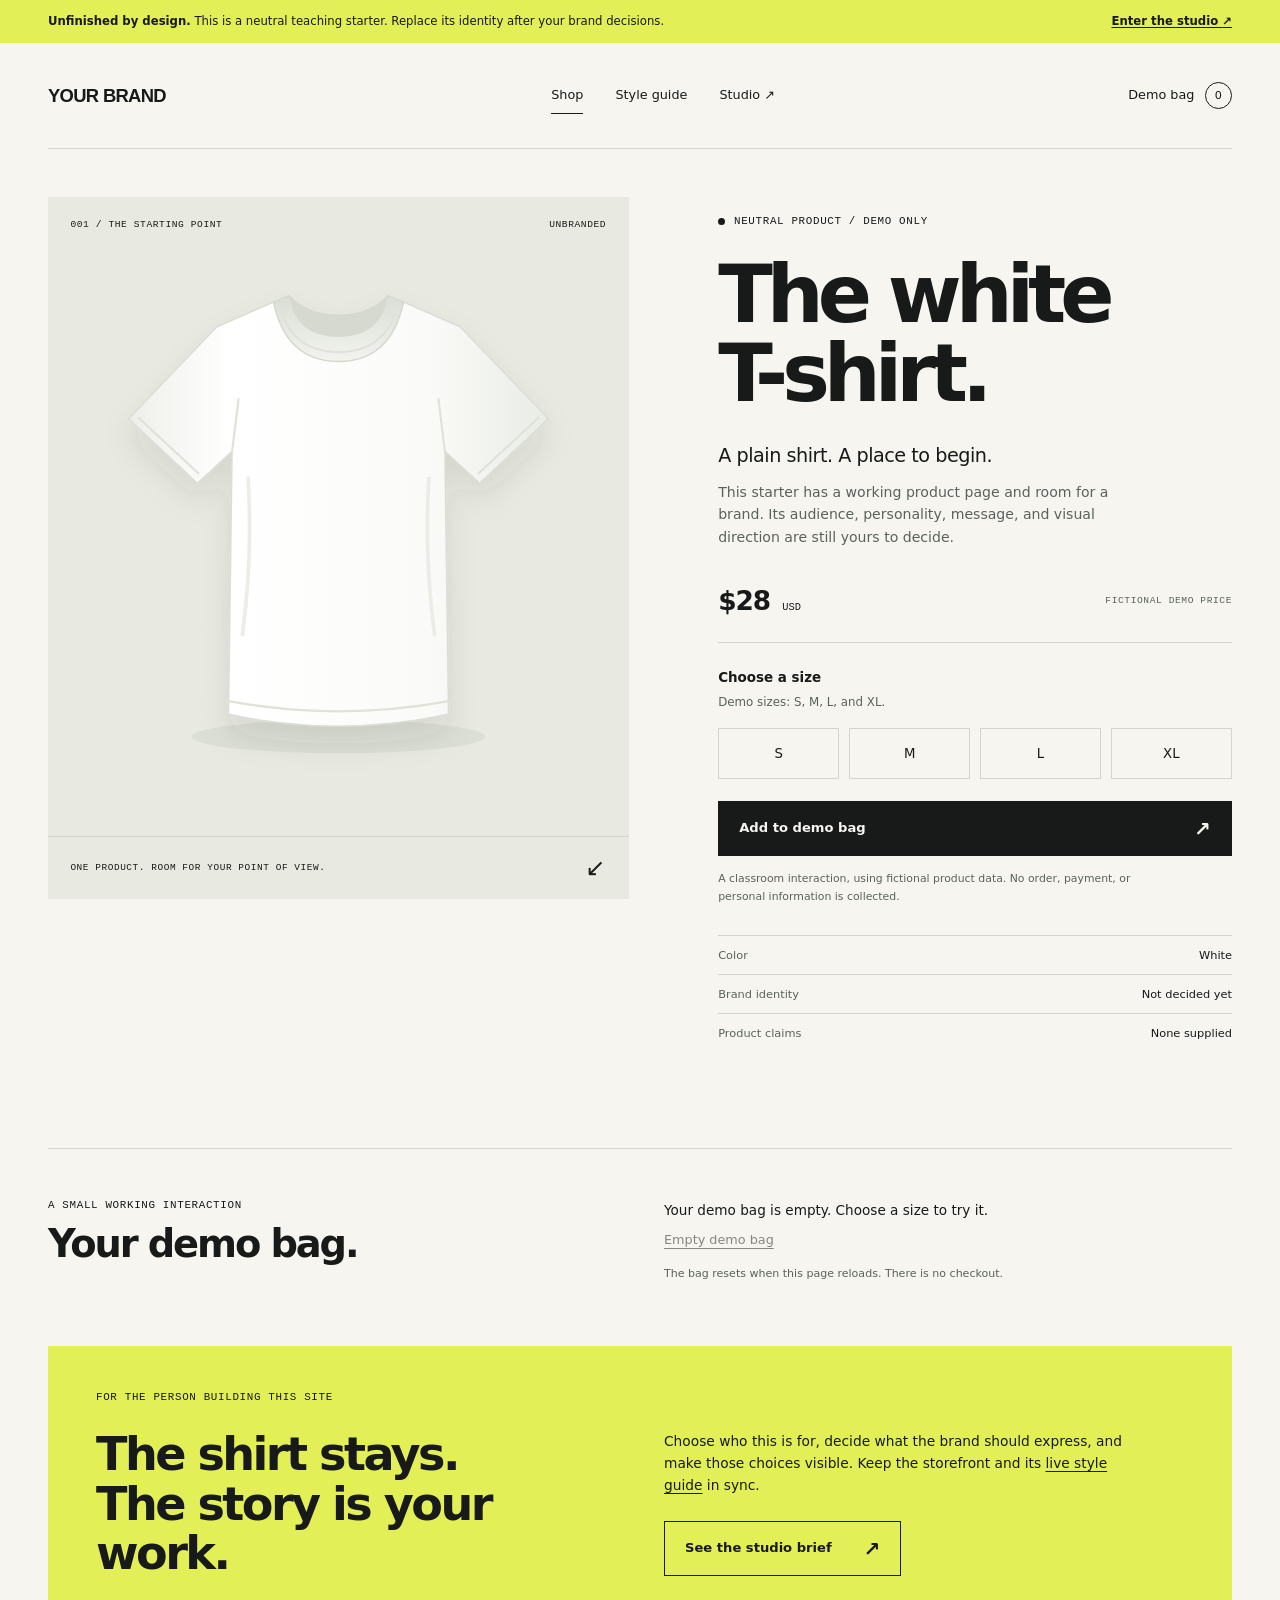
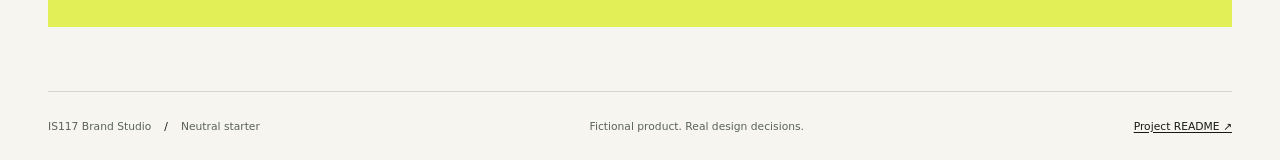
==== public/index.html @ 22b2f833 "Initial commit" ====
<!doctype html>
<html lang="en">
  <head>
    <meta charset="utf-8" />
    <meta name="viewport" content="width=device-width, initial-scale=1" />
    <meta
      name="description"
      content="An unfinished, neutral T-shirt storefront for the IS117 Brand Studio. Build a brand through deliberate, visible design choices."
    />
    <title>Your Brand — neutral storefront starter</title>
    <link rel="icon" href="data:," />
    <link rel="stylesheet" href="styles.css" />
    <script src="shop.js" defer></script>
  </head>
  <body>
    <a class="skip-link" href="#main">Skip to content</a>
    <aside class="starter-notice" aria-label="Starter information">
      <span
        ><strong>Unfinished by design.</strong> This is a neutral teaching
        starter. Replace its identity after your brand decisions.</span
      >
      <a href="studio.html"
        >Enter the studio <span aria-hidden="true">↗</span></a
      >
    </aside>
    <header class="site-header wrap">
      <a
        class="brand-link"
        href="index.html"
        aria-label="Your Brand storefront home"
        ><img
          class="wordmark"
          src="assets/wordmark.svg"
          alt="Neutral starter wordmark"
          width="175"
          height="26"
      /></a>
      <nav class="main-nav" aria-label="Main navigation">
        <a class="nav-link" href="index.html" aria-current="page">Shop</a>
        <a class="nav-link" href="styleguide.html">Style guide</a>
        <a class="nav-link" href="studio.html"
          >Studio <span aria-hidden="true">↗</span></a
        >
      </nav>
      <a class="bag-link" href="#demo-bag" aria-label="View demo bag"
        >Demo bag <span id="bag-count" class="bag-count">0</span></a
      >
    </header>

    <main id="main">
      <section class="product-section wrap" aria-labelledby="product-title">
        <div class="product-visual">
          <div class="visual-label">
            <span>001 / The starting point</span><span>Unbranded</span>
          </div>
          <img
            class="shirt-image"
            src="assets/white-shirt.svg"
            alt="Plain white, unbranded short-sleeved T-shirt"
            width="800"
            height="880"
            fetchpriority="high"
          />
          <div class="image-caption">
            <span>One product. Room for your point of view.</span
            ><span aria-hidden="true">↙</span>
          </div>
        </div>
        <div class="product-information">
          <p class="eyebrow">
            <span class="status-dot" aria-hidden="true"></span> Neutral product
            / demo only
          </p>
          <h1 id="product-title">The white<br />T-shirt.</h1>
          <p class="product-intro">A plain shirt. A place to begin.</p>
          <p class="muted product-description">
            This starter has a working product page and room for a brand. Its
            audience, personality, message, and visual direction are still yours
            to decide.
          </p>
          <div class="price-row">
            <p class="price">$28 <span>USD</span></p>
            <span class="micro-label">Fictional demo price</span>
          </div>
          <form id="product-form" class="product-form" novalidate>
            <fieldset aria-describedby="size-help size-error">
              <legend>Choose a size</legend>
              <p id="size-help" class="field-help">
                Demo sizes: S, M, L, and XL.
              </p>
              <div class="size-options">
                <label class="size-option"
                  ><input type="radio" name="size" value="S" /><span
                    >S</span
                  ></label
                >
                <label class="size-option"
                  ><input type="radio" name="size" value="M" /><span
                    >M</span
                  ></label
                >
                <label class="size-option"
                  ><input type="radio" name="size" value="L" /><span
                    >L</span
                  ></label
                >
                <label class="size-option"
                  ><input type="radio" name="size" value="XL" /><span
                    >XL</span
                  ></label
                >
              </div>
              <p id="size-error" class="field-error" role="alert" hidden>
                Choose a size before adding the shirt to your demo bag.
              </p>
            </fieldset>
            <button class="button button-primary add-button" type="submit">
              Add to demo bag <span aria-hidden="true">↗</span>
            </button>
          </form>
          <p class="demo-disclaimer">
            A classroom interaction, using fictional product data. No order,
            payment, or personal information is collected.
          </p>
          <dl class="product-facts">
            <div>
              <dt>Color</dt>
              <dd>White</dd>
            </div>
            <div>
              <dt>Brand identity</dt>
              <dd>Not decided yet</dd>
            </div>
            <div>
              <dt>Product claims</dt>
              <dd>None supplied</dd>
            </div>
          </dl>
        </div>
      </section>

      <section
        id="demo-bag"
        class="bag-section wrap"
        aria-labelledby="bag-title"
      >
        <div>
          <p class="eyebrow">A small working interaction</p>
          <h2 id="bag-title">Your demo bag.</h2>
        </div>
        <div class="bag-details">
          <p
            id="bag-status"
            class="bag-message"
            role="status"
            aria-live="polite"
            aria-atomic="true"
          >
            Your demo bag is empty. Choose a size to try it.
          </p>
          <ul id="bag-items" class="bag-items"></ul>
          <button id="clear-bag" class="text-button" type="button" disabled>
            Empty demo bag
          </button>
          <p class="field-help">
            The bag resets when this page reloads. There is no checkout.
          </p>
        </div>
      </section>

      <section class="starter-next wrap" aria-labelledby="next-title">
        <p class="eyebrow">For the person building this site</p>
        <h2 id="next-title">The shirt stays.<br />The story is your work.</h2>
        <div>
          <p>
            Choose who this is for, decide what the brand should express, and
            make those choices visible. Keep the storefront and its
            <a href="styleguide.html">live style guide</a> in sync.
          </p>
          <a class="button button-secondary" href="studio.html"
            >See the studio brief <span aria-hidden="true">↗</span></a
          >
        </div>
      </section>
    </main>

    <footer class="site-footer wrap">
      <p>
        IS117 Brand Studio <span class="footer-separator"> / </span> Neutral
        starter
      </p>
      <p class="footer-tagline">Fictional product. Real design decisions.</p>
      <a href="https://github.com/kaw393939/is117-brand-studio#readme"
        >Project README <span aria-hidden="true">↗</span></a
      >
    </footer>
  </body>
</html>
---- public/styles.css ----
/* Shared brand tokens. Change these after you agree on your brand direction.
   Both the storefront and the live style guide use this file. */
:root {
  --color-paper: #f6f5f0;
  --color-ink: #171a18;
  --color-muted: #5a615b;
  --color-line: #d1d5cc;
  --color-accent: #e3ef56;
  --color-soft: #e8eae1;
  --color-white: #fff;
  --color-danger: #992e28;
  --font-body:
    system-ui, -apple-system, blinkmacsystemfont, "Segoe UI", sans-serif;
  --font-display:
    system-ui, -apple-system, blinkmacsystemfont, "Segoe UI", sans-serif;
  --font-mono: ui-monospace, sfmono-regular, consolas, monospace;
  --space-1: 0.5rem;
  --space-2: 1rem;
  --space-3: 1.5rem;
  --space-4: 2rem;
  --space-5: 3rem;
  --space-6: 4rem;
  --page-width: 1440px;
}

* {
  box-sizing: border-box;
}

html {
  scroll-behavior: smooth;
  scroll-padding-top: 1.5rem;
}

body {
  margin: 0;
  background: var(--color-paper);
  color: var(--color-ink);
  font-family: var(--font-body);
  line-height: 1.6;
  -webkit-font-smoothing: antialiased;
}

img,
svg {
  display: block;
  max-width: 100%;
}

button,
a,
input {
  -webkit-tap-highlight-color: transparent;
}

a {
  color: inherit;
  text-underline-offset: 0.2em;
  text-decoration-thickness: 1px;
}

a:hover {
  text-decoration-thickness: 2px;
}

button,
input {
  font: inherit;
}

button {
  cursor: pointer;
}

button:disabled {
  cursor: default;
}

:focus-visible {
  outline: 3px solid var(--color-ink);
  outline-offset: 5px;
}

[hidden] {
  display: none !important;
}

::selection {
  background: var(--color-accent);
  color: var(--color-ink);
}

h1,
h2,
h3,
p {
  margin: 0;
}

h1,
h2,
h3 {
  font-family: var(--font-display);
  font-weight: 550;
}

h1 {
  font-size: clamp(3.4rem, 6.25vw, 6.6rem);
  line-height: 0.99;
  letter-spacing: -0.075em;
}

h2 {
  font-size: clamp(2rem, 3.6vw, 3.75rem);
  line-height: 1.08;
  letter-spacing: -0.055em;
}

h3 {
  font-size: 1.3rem;
  line-height: 1.3;
  letter-spacing: -0.03em;
}

p + p {
  margin-top: var(--space-2);
}

.wrap {
  width: min(calc(100% - 6rem), var(--page-width));
  margin-inline: auto;
}

.muted {
  color: var(--color-muted);
}

.eyebrow,
.micro-label,
.visual-label,
.image-caption,
.section-number,
.type-label,
.token-name {
  font-family: var(--font-mono);
  font-size: 0.68rem;
  font-weight: 500;
  line-height: 1.5;
  letter-spacing: 0.06em;
  text-transform: uppercase;
}

.eyebrow {
  display: flex;
  align-items: center;
  gap: 0.55rem;
}

.status-dot {
  width: 7px;
  height: 7px;
  display: inline-block;
  background: var(--color-ink);
  border-radius: 50%;
}

.skip-link {
  position: fixed;
  top: 8px;
  left: 8px;
  z-index: 10;
  transform: translateY(-180%);
  padding: 0.75rem 1rem;
  background: var(--color-ink);
  color: var(--color-white);
}

.skip-link:focus {
  transform: translateY(0);
}

.starter-notice {
  display: flex;
  justify-content: space-between;
  align-items: center;
  gap: 1.5rem;
  padding: 0.8rem 3rem;
  background: var(--color-accent);
  font-size: 0.73rem;
  line-height: 1.5;
}

.starter-notice a {
  flex-shrink: 0;
  font-weight: 650;
}

.site-header {
  min-height: 106px;
  display: flex;
  align-items: center;
  gap: 3rem;
  border-bottom: 1px solid var(--color-line);
}

.brand-link {
  display: inline-block;
  flex-shrink: 0;
}

.wordmark {
  width: 150px;
  height: auto;
}

.main-nav {
  display: flex;
  justify-content: center;
  align-items: center;
  gap: 2rem;
  margin-inline: auto;
}

.nav-link,
.bag-link {
  text-decoration: none;
  font-size: 0.8rem;
}

.nav-link {
  padding-block: 0.5rem;
  border-bottom: 1px solid transparent;
}

.nav-link:hover,
.nav-link[aria-current="page"] {
  border-color: currentcolor;
}

.bag-link {
  display: flex;
  align-items: center;
  gap: 0.65rem;
  white-space: nowrap;
}

.bag-count {
  display: grid;
  place-items: center;
  min-width: 1.7rem;
  height: 1.7rem;
  border: 1px solid var(--color-ink);
  border-radius: 50%;
  font-size: 0.7rem;
}

.product-section {
  display: grid;
  grid-template-columns: 1.13fr 1fr;
  gap: clamp(3rem, 7vw, 8rem);
  padding-block: var(--space-5) 5rem;
  align-items: start;
}

.product-visual {
  position: relative;
  background: var(--color-soft);
}

.visual-label {
  position: absolute;
  z-index: 1;
  inset: 1.3rem 1.4rem auto;
  display: flex;
  justify-content: space-between;
  gap: 1rem;
  font-size: 0.6rem;
}

.shirt-image {
  width: 100%;
  height: auto;
  aspect-ratio: 800 / 880;
  object-fit: contain;
}

.image-caption {
  display: flex;
  align-items: center;
  justify-content: space-between;
  gap: 1rem;
  padding: 1.2rem 1.4rem;
  border-top: 1px solid var(--color-line);
  font-size: 0.59rem;
}

.image-caption > :last-child {
  font-family: var(--font-body);
  font-size: 1.5rem;
  line-height: 1;
}

.product-information {
  max-width: 530px;
  padding-block: 1rem;
}

.product-information h1 {
  margin-top: 1.6rem;
}

.product-intro {
  font-size: 1.2rem;
  line-height: 1.5;
  margin-top: 1.8rem;
  letter-spacing: -0.025em;
}

.product-description {
  margin-top: 0.6rem;
  font-size: 0.88rem;
  max-width: 430px;
}

.price-row {
  display: flex;
  align-items: center;
  justify-content: space-between;
  gap: 1rem;
  margin-block: 2rem 1.5rem;
  padding-bottom: 1.2rem;
  border-bottom: 1px solid var(--color-line);
}

.price {
  font-size: 1.65rem;
  letter-spacing: -0.04em;
  font-weight: 600;
}

.price span {
  font-family: var(--font-mono);
  font-size: 0.65rem;
  font-weight: 400;
  letter-spacing: 0;
  margin-left: 0.25rem;
}

.price-row .micro-label {
  color: var(--color-muted);
  font-size: 0.6rem;
}

fieldset {
  padding: 0;
  margin: 0;
  border: 0;
  min-width: 0;
}

legend {
  padding: 0;
  font-size: 0.84rem;
  font-weight: 650;
}

.field-help {
  margin-top: 0.3rem;
  color: var(--color-muted);
  font-size: 0.74rem;
}

.size-options {
  display: grid;
  grid-template-columns: repeat(4, 1fr);
  gap: 0.6rem;
  margin-top: 1rem;
}

.size-option {
  position: relative;
  cursor: pointer;
}

.size-option input {
  position: absolute;
  opacity: 0;
  width: 100%;
  height: 100%;
  margin: 0;
  cursor: pointer;
}

.size-option span {
  display: grid;
  place-items: center;
  min-height: 3.2rem;
  border: 1px solid var(--color-line);
  background: var(--color-paper);
  font-size: 0.83rem;
  transition:
    background 150ms ease,
    border-color 150ms ease;
}

.size-option input:checked + span {
  background: var(--color-ink);
  border-color: var(--color-ink);
  color: var(--color-paper);
}

.size-option input:hover + span {
  border-color: var(--color-ink);
}

.size-option input:focus-visible + span {
  outline: 3px solid var(--color-ink);
  outline-offset: 4px;
}

.size-option input:focus-visible {
  outline: none;
}

.field-error {
  color: var(--color-danger);
  font-size: 0.8rem;
  margin-top: 0.9rem;
  font-weight: 550;
}

.button {
  display: inline-flex;
  align-items: center;
  justify-content: space-between;
  gap: 2rem;
  min-height: 3.4rem;
  border: 1px solid var(--color-ink);
  padding: 0.9rem 1.25rem;
  font-size: 0.82rem;
  font-weight: 550;
  line-height: 1.4;
  text-decoration: none;
  transition:
    background 150ms ease,
    color 150ms ease;
}

.button > span[aria-hidden] {
  font-size: 1.25rem;
  line-height: 1;
}

.button-primary {
  background: var(--color-ink);
  color: var(--color-paper);
}

.button-primary:hover {
  background: var(--color-accent);
  color: var(--color-ink);
}

.button-secondary {
  background: transparent;
  color: var(--color-ink);
}

.button-secondary:hover {
  background: var(--color-soft);
}

.add-button {
  width: 100%;
  margin-top: 1.4rem;
}

.demo-disclaimer {
  font-size: 0.68rem;
  line-height: 1.65;
  color: var(--color-muted);
  margin-top: 0.9rem;
  max-width: 420px;
}

.product-facts {
  margin-bottom: 0;
  margin-top: 1.8rem;
}

.product-facts div {
  display: flex;
  justify-content: space-between;
  gap: 1rem;
  padding-block: 0.62rem;
  border-top: 1px solid var(--color-line);
  font-size: 0.71rem;
}

.product-facts dt {
  color: var(--color-muted);
}

.product-facts dd {
  margin: 0;
  font-weight: 500;
  text-align: right;
}

.bag-section {
  display: grid;
  grid-template-columns: 1fr 1fr;
  gap: 3rem;
  border-top: 1px solid var(--color-line);
  padding-block: 3rem;
}

.bag-section h2 {
  margin-top: 0.6rem;
  font-size: clamp(2rem, 3vw, 3rem);
}

.bag-details {
  padding-top: 0.2rem;
  font-size: 0.85rem;
}

.bag-message {
  max-width: 500px;
}

.bag-items {
  list-style: none;
  margin: 1rem 0;
  padding: 0;
}

.bag-items:empty {
  margin: 0;
}

.bag-items li {
  padding-block: 0.55rem;
  border-bottom: 1px solid var(--color-line);
  font-size: 0.78rem;
}

.text-button {
  padding: 0.5rem 0;
  border: 0;
  background: transparent;
  color: var(--color-ink);
  font-size: 0.8rem;
  text-decoration: underline;
  text-underline-offset: 0.25rem;
}

.text-button:disabled {
  opacity: 0.5;
}

.bag-details .field-help {
  margin-top: 0.4rem;
  font-size: 0.69rem;
}

.starter-next {
  display: grid;
  grid-template-columns: 1fr 1fr;
  gap: 1.5rem 3rem;
  background: var(--color-accent);
  padding: 2.7rem 3rem 3rem;
  margin-block: 1rem 4rem;
}

.starter-next > .eyebrow {
  grid-column: 1 / -1;
}

.starter-next > div {
  max-width: 470px;
  font-size: 0.86rem;
}

.starter-next .button {
  margin-top: 1.6rem;
}

.site-footer {
  display: flex;
  align-items: center;
  justify-content: space-between;
  gap: 2rem;
  border-top: 1px solid var(--color-line);
  padding-block: 1.6rem;
  font-size: 0.67rem;
  color: var(--color-muted);
}

.footer-tagline {
  margin: 0;
}

.footer-separator {
  margin-inline: 0.6rem;
  color: var(--color-ink);
}

.site-footer a {
  color: var(--color-ink);
}

/* Shared editorial pages */
.page-hero {
  padding-block: 4.5rem 3.8rem;
  display: grid;
  grid-template-columns: 1.25fr 0.75fr;
  align-items: end;
  gap: 1.3rem 4rem;
}

.page-hero > .eyebrow {
  grid-column: 1 / -1;
}

.page-hero h1 {
  font-size: clamp(3.5rem, 6.8vw, 7.3rem);
}

.page-hero .hero-summary {
  max-width: 400px;
  font-size: 0.95rem;
  color: var(--color-muted);
  padding-bottom: 0.25rem;
}

.hero-summary strong {
  font-weight: 550;
  color: var(--color-ink);
}

.page-subnav {
  display: flex;
  flex-wrap: wrap;
  gap: 0.6rem 1.8rem;
  padding-block: 1rem;
  border-top: 1px solid var(--color-line);
  border-bottom: 1px solid var(--color-line);
  font-size: 0.76rem;
}

.section-link {
  text-decoration: none;
}

.section-link:hover {
  text-decoration: underline;
}

.guide-section {
  padding-block: 3rem;
  border-bottom: 1px solid var(--color-line);
  display: grid;
  grid-template-columns: 0.32fr 1fr;
  column-gap: 3rem;
}

.section-heading .section-number {
  color: var(--color-muted);
  display: block;
  margin-bottom: 0.8rem;
}

.section-heading h2 {
  font-size: clamp(1.7rem, 2.5vw, 2.65rem);
}

.section-heading p {
  font-size: 0.78rem;
  color: var(--color-muted);
  margin-top: 1rem;
  max-width: 210px;
}

.guide-content {
  min-width: 0;
}

.draft-label {
  display: inline-block;
  padding: 0.3rem 0.55rem;
  background: var(--color-accent);
  color: var(--color-ink);
  font-family: var(--font-mono);
  font-size: 0.6rem;
  line-height: 1.4;
  letter-spacing: 0.03em;
  text-transform: uppercase;
}

.decision-grid {
  display: grid;
  grid-template-columns: repeat(3, 1fr);
  gap: 1.5rem;
  margin-top: 1.6rem;
}

.decision-grid > div {
  border-top: 1px solid var(--color-line);
  padding-top: 0.8rem;
}

.decision-grid h3 {
  font-size: 0.85rem;
  font-weight: 650;
  letter-spacing: 0;
}

.decision-grid p {
  font-size: 0.8rem;
  color: var(--color-muted);
  margin-top: 0.5rem;
}

.decision-grid .undecided {
  font-size: 1.5rem;
  font-weight: 450;
  color: var(--color-ink);
  letter-spacing: -0.04em;
}

.logo-board {
  min-height: 230px;
  display: grid;
  place-items: center;
  padding: 3rem;
  background: var(--color-white);
  border: 1px solid var(--color-line);
}

.logo-board img {
  width: min(100%, 380px);
}

.logo-variants {
  display: grid;
  grid-template-columns: 1fr 1fr;
  border: 1px solid var(--color-line);
  border-top: 0;
}

.logo-variant {
  min-height: 140px;
  padding: 1.5rem;
  display: flex;
  flex-direction: column;
  justify-content: space-between;
  gap: 1.5rem;
}

.logo-variant + .logo-variant {
  border-left: 1px solid var(--color-line);
}

.logo-small {
  width: 110px;
  height: auto;
}

.logo-mono {
  width: 190px;
  filter: brightness(0);
}

.logo-variant p,
.guide-note {
  font-size: 0.73rem;
  color: var(--color-muted);
}

.guide-note {
  margin-top: 1rem;
  max-width: 680px;
}

.palette-grid {
  display: grid;
  grid-template-columns: repeat(5, 1fr);
  gap: 0.65rem;
}

.color-swatch {
  height: 120px;
  border: 1px solid var(--color-line);
  background: var(--swatch-color);
}

.palette-card h3 {
  font-size: 0.76rem;
  letter-spacing: 0;
  font-weight: 650;
  margin-top: 0.65rem;
}

.palette-card code {
  font-family: var(--font-mono);
  font-size: 0.65rem;
  color: var(--color-muted);
  display: block;
  margin-top: 0.15rem;
}

.palette-card p {
  font-size: 0.66rem;
  color: var(--color-muted);
  margin-top: 0.4rem;
  line-height: 1.5;
}

.type-specimen {
  border-top: 1px solid var(--color-line);
  padding-block: 1.3rem;
}

.type-specimen:first-child {
  border-top: 0;
  padding-top: 0;
}

.type-label {
  display: block;
  margin-bottom: 1rem;
  color: var(--color-muted);
  font-size: 0.6rem;
}

.type-display {
  font-family: var(--font-display);
  font-size: clamp(2.5rem, 4.5vw, 5rem);
  font-weight: 550;
  letter-spacing: -0.075em;
  line-height: 1;
  max-width: 700px;
}

.type-body {
  font-family: var(--font-body);
  font-size: 1rem;
  max-width: 570px;
}

.type-mono {
  font-family: var(--font-mono);
  text-transform: uppercase;
  font-size: 0.7rem;
  letter-spacing: 0.06em;
}

.spacing-grid {
  display: flex;
  flex-wrap: wrap;
  align-items: start;
  gap: 2rem;
}

.spacing-token {
  min-width: 52px;
}

.spacing-bar {
  width: var(--token-size);
  height: 40px;
  background: var(--color-ink);
  margin-bottom: 0.9rem;
}

.token-name {
  display: block;
  font-size: 0.6rem;
}

.spacing-token code {
  font-family: var(--font-mono);
  color: var(--color-muted);
  font-size: 0.65rem;
}

.button-samples {
  display: flex;
  flex-wrap: wrap;
  gap: 1rem;
}

.button-samples .button {
  min-width: 185px;
}

.voice-grid {
  display: grid;
  grid-template-columns: 1fr 1fr;
  gap: 2rem;
}

.voice-grid h3 {
  font-size: 0.95rem;
  font-weight: 600;
  margin-bottom: 0.65rem;
}

.voice-grid p {
  font-size: 0.84rem;
  color: var(--color-muted);
}

.voice-example {
  font-size: 1.7rem !important;
  color: var(--color-ink) !important;
  letter-spacing: -0.035em;
  line-height: 1.3;
}

.guide-footer-note {
  display: flex;
  gap: 2rem;
  align-items: center;
  justify-content: space-between;
  background: var(--color-soft);
  padding: 1.5rem 2rem;
  margin-block: 2rem 4rem;
}

.guide-footer-note p {
  font-size: 0.83rem;
  max-width: 680px;
}

.guide-footer-note a {
  font-size: 0.8rem;
  white-space: nowrap;
}

@media (width >= 1600px) {
  .product-section {
    gap: 8rem;
  }
}

@media (width <= 1100px) {
  .wrap {
    width: calc(100% - 4rem);
  }

  .starter-notice {
    padding-inline: 2rem;
  }

  .site-header {
    gap: 1.7rem;
  }

  .main-nav {
    gap: 1.25rem;
  }

  .product-section {
    gap: 3rem;
    align-items: start;
  }

  .product-information h1 {
    font-size: clamp(3.4rem, 7vw, 5rem);
  }

  .product-information {
    padding-top: 0.5rem;
  }

  .product-intro {
    margin-top: 1.4rem;
  }

  .price-row {
    margin-top: 1.5rem;
  }

  .page-hero {
    column-gap: 2rem;
  }

  .guide-section {
    grid-template-columns: 0.35fr 1fr;
    gap: 2rem;
  }

  .palette-grid {
    grid-template-columns: repeat(3, 1fr);
    row-gap: 1.6rem;
  }
}

@media (width <= 760px) {
  .wrap {
    width: calc(100% - 2.5rem);
  }

  .starter-notice {
    padding: 0.75rem 1.25rem;
    font-size: 0.67rem;
    gap: 1rem;
  }

  .starter-notice > span {
    max-width: 480px;
  }

  .starter-notice a {
    font-size: 0.65rem;
  }

  .site-header {
    min-height: 108px;
    display: grid;
    grid-template-columns: 1fr auto;
    gap: 0.5rem 1rem;
    padding-block: 1.2rem 1rem;
  }

  .wordmark {
    width: 130px;
  }

  .main-nav {
    grid-row: 2;
    grid-column: 1 / -1;
    margin: 0;
    justify-content: flex-start;
    gap: 1.5rem;
  }

  .nav-link,
  .bag-link {
    font-size: 0.73rem;
  }

  .bag-link {
    grid-column: 2;
    grid-row: 1;
  }

  .bag-count {
    min-width: 1.5rem;
    height: 1.5rem;
  }

  .product-section {
    grid-template-columns: 1fr;
    gap: 2rem;
    padding-block: 1.5rem 3rem;
  }

  .product-visual {
    max-width: 600px;
    width: 100%;
    margin-inline: auto;
  }

  .shirt-image {
    max-height: 530px;
  }

  .product-information {
    max-width: none;
    padding: 0;
  }

  .product-information h1 {
    font-size: clamp(4.2rem, 13vw, 7rem);
    margin-top: 1rem;
  }

  .product-intro {
    font-size: 1.1rem;
    margin-top: 1.4rem;
  }

  .product-description {
    max-width: 580px;
  }

  .product-facts {
    margin-top: 1.5rem;
  }

  .bag-section {
    grid-template-columns: 1fr;
    gap: 1.3rem;
    padding-block: 2rem;
  }

  .bag-section h2 {
    margin-top: 0.6rem;
  }

  .starter-next {
    grid-template-columns: 1fr;
    padding: 1.8rem;
    gap: 1.3rem;
    margin-block: 1rem 3rem;
  }

  .starter-next > div {
    max-width: none;
  }

  .site-footer {
    flex-wrap: wrap;
    gap: 0.7rem 2rem;
    padding-block: 1.5rem;
  }

  .footer-tagline {
    display: none;
  }

  .page-hero {
    padding-block: 2.5rem;
    grid-template-columns: 1fr;
    row-gap: 1.4rem;
  }

  .page-hero h1 {
    font-size: clamp(3.7rem, 11vw, 6rem);
  }

  .page-hero .hero-summary {
    max-width: 570px;
    font-size: 0.9rem;
  }

  .page-subnav {
    gap: 0.6rem 1.2rem;
    font-size: 0.72rem;
  }

  .guide-section {
    grid-template-columns: 1fr;
    gap: 1.8rem;
    padding-block: 2.3rem;
  }

  .section-heading {
    display: grid;
    grid-template-columns: 1fr 1fr;
    column-gap: 2rem;
  }

  .section-heading .section-number {
    grid-column: 1 / -1;
    margin-bottom: 0.5rem;
  }

  .section-heading p {
    max-width: none;
    margin: 0;
    font-size: 0.73rem;
  }

  .decision-grid {
    gap: 1rem;
  }

  .decision-grid .undecided {
    font-size: 1.3rem;
  }

  .decision-grid p {
    font-size: 0.73rem;
  }

  .palette-grid {
    grid-template-columns: repeat(5, 1fr);
  }

  .color-swatch {
    height: 85px;
  }

  .palette-card p {
    font-size: 0.62rem;
  }

  .palette-card code {
    font-size: 0.57rem;
  }

  .guide-footer-note {
    flex-direction: column;
    align-items: start;
    gap: 1rem;
    margin-block: 1.5rem 3rem;
    padding: 1.5rem;
  }
}

@media (width <= 420px) {
  .starter-notice {
    align-items: start;
    flex-direction: column;
    gap: 0.35rem;
  }

  .visual-label {
    inset: 1rem 1rem auto;
    font-size: 0.53rem;
  }

  .image-caption {
    font-size: 0.53rem;
    padding: 1rem;
  }

  .price-row .micro-label {
    font-size: 0.54rem;
  }

  .section-heading {
    grid-template-columns: 1fr;
    gap: 0.6rem;
  }

  .section-heading .section-number {
    margin: 0;
  }

  .decision-grid {
    grid-template-columns: 1fr;
    gap: 1.2rem;
  }

  .decision-grid > div {
    display: grid;
    grid-template-columns: 0.5fr 1fr;
    gap: 0.4rem 1rem;
  }

  .decision-grid p {
    margin-top: 0;
  }

  .decision-grid p:last-child {
    grid-column: 2;
  }

  .palette-grid {
    grid-template-columns: repeat(3, 1fr);
  }

  .color-swatch {
    height: 90px;
  }

  .logo-board {
    min-height: 190px;
    padding: 2rem;
  }

  .logo-variants {
    grid-template-columns: 1fr;
  }

  .logo-variant {
    min-height: 125px;
  }

  .logo-variant + .logo-variant {
    border-left: 0;
    border-top: 1px solid var(--color-line);
  }

  .voice-grid {
    grid-template-columns: 1fr;
    gap: 1.5rem;
  }
}

@media (prefers-reduced-motion: reduce) {
  html {
    scroll-behavior: auto;
  }

  *,
  *::before,
  *::after {
    transition: none !important;
    animation: none !important;
  }
}
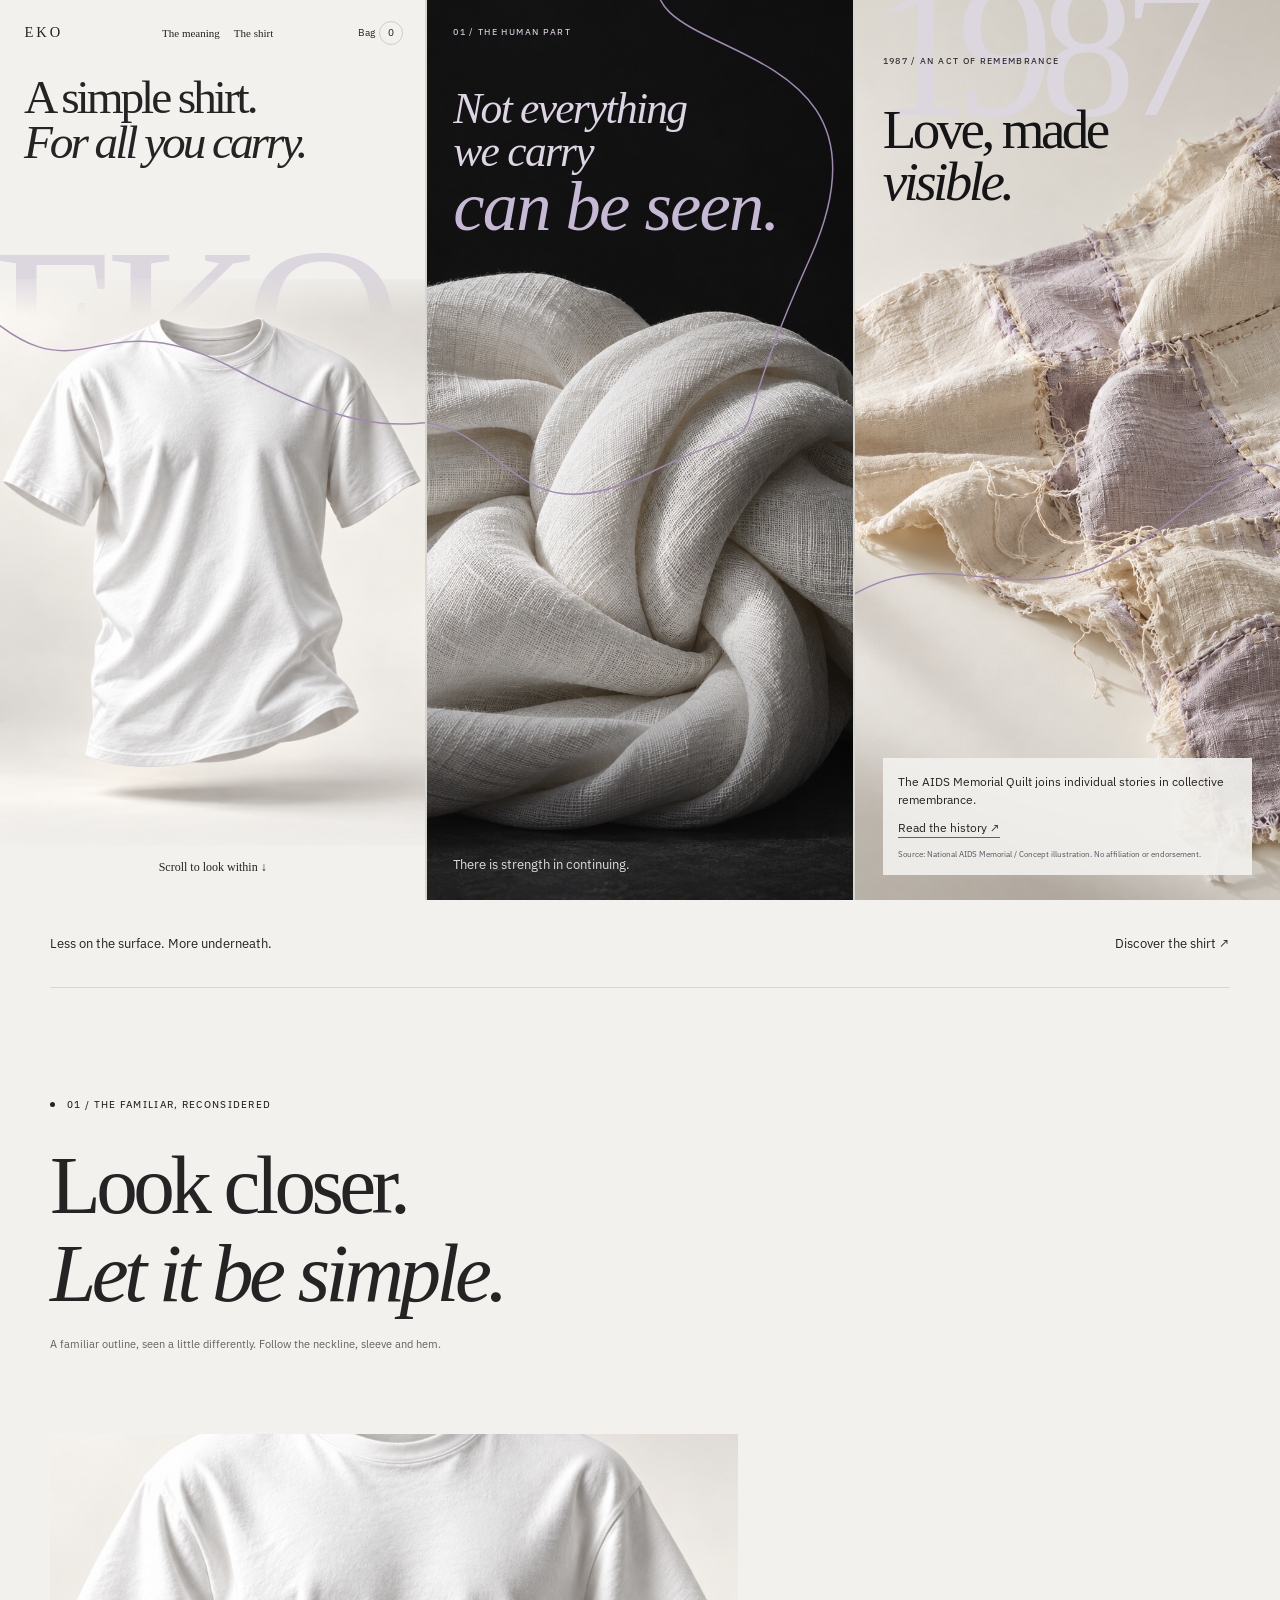
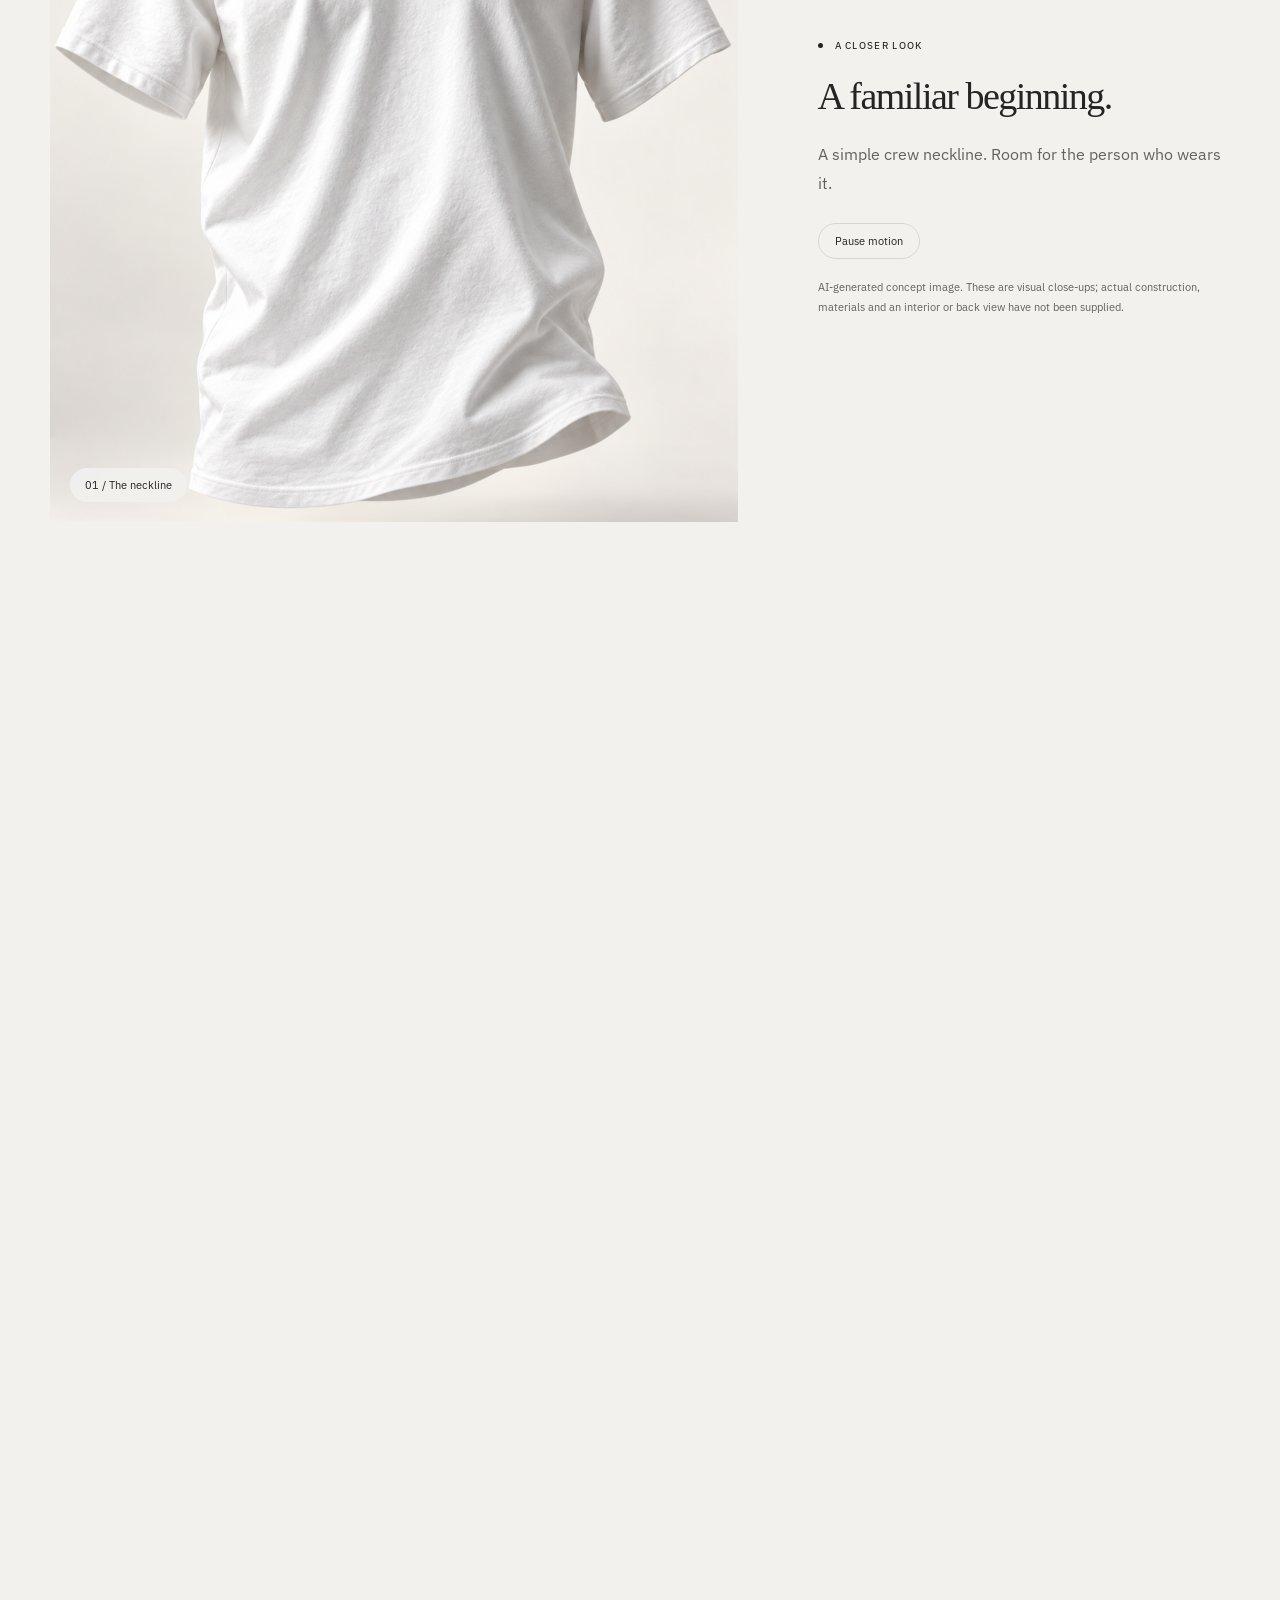
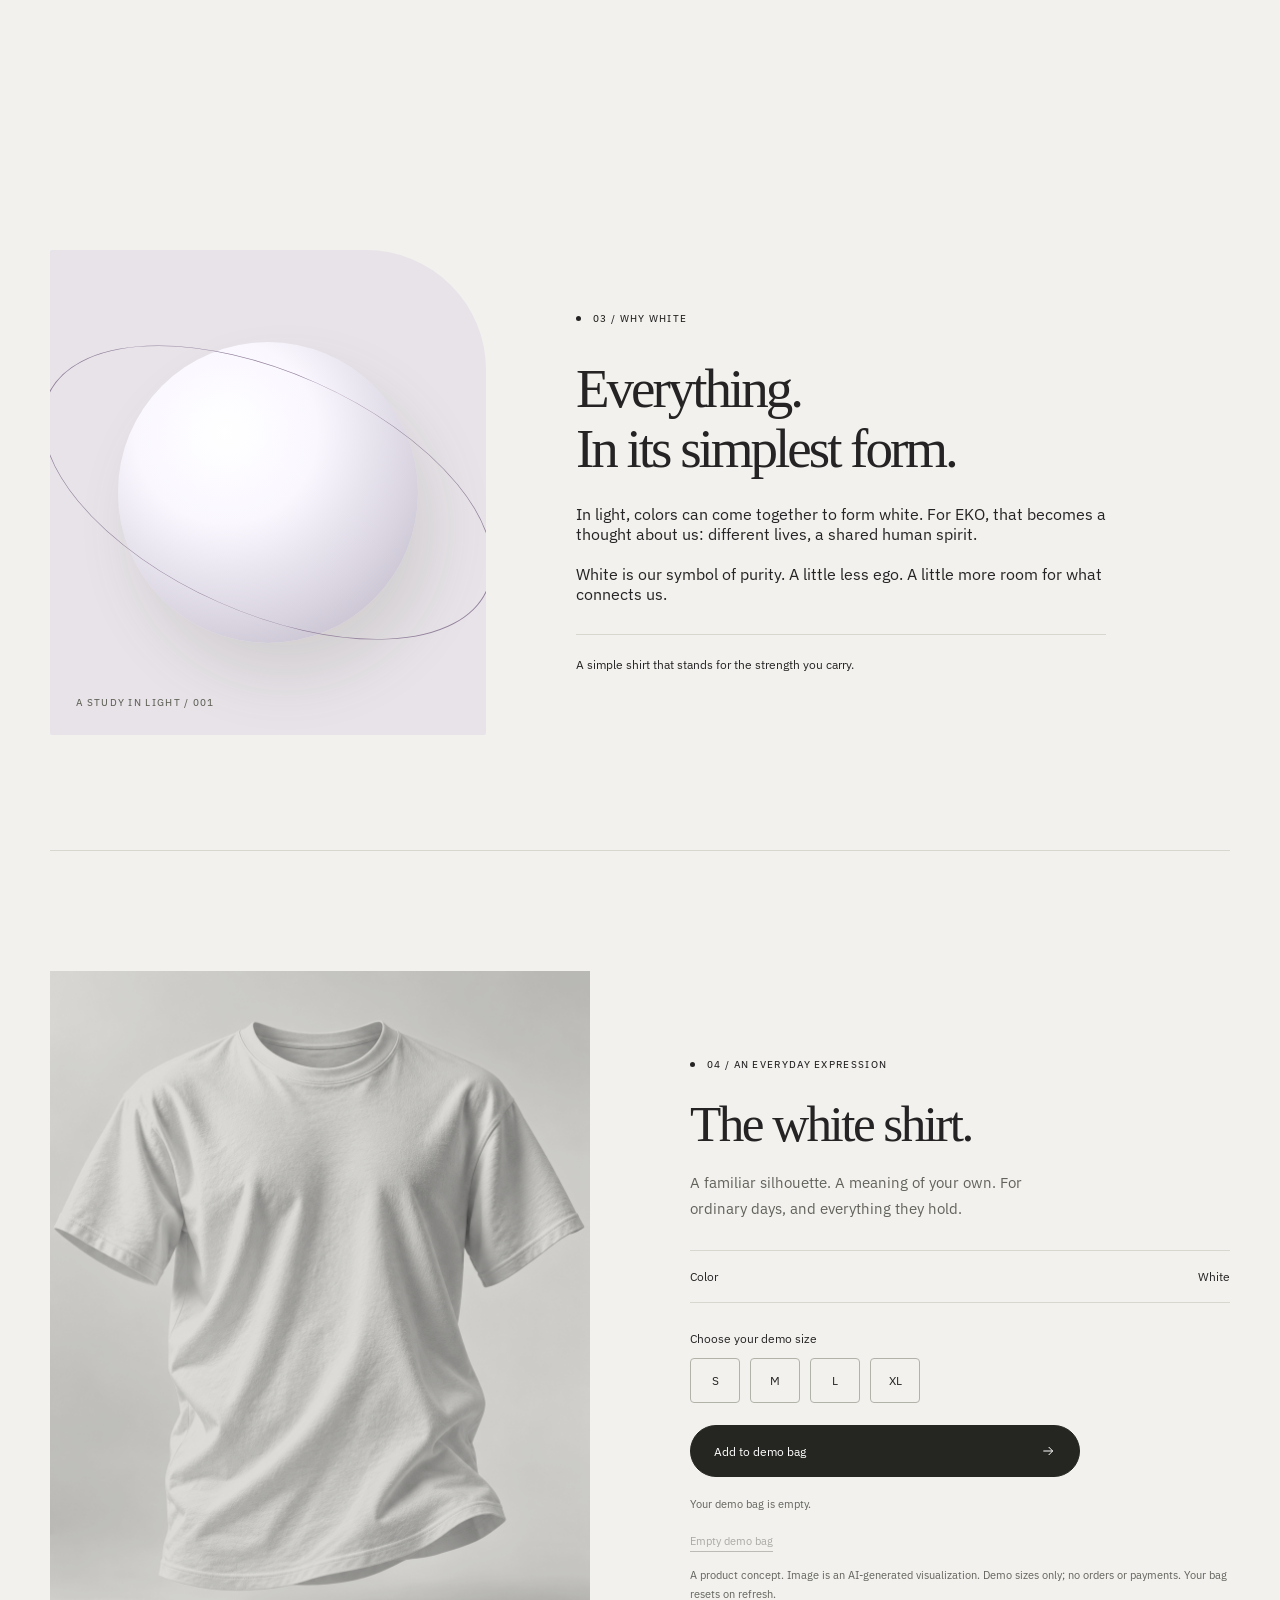
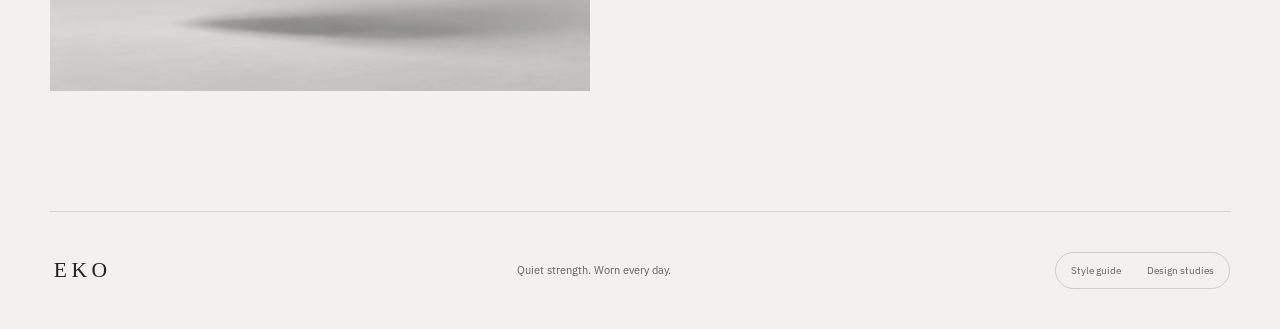
==== commit 2e583098: "Publish reference-inspired EKO storefront and live style guide" ====
--- a/public/index.html
+++ b/public/index.html
@@ -5,194 +5,313 @@
     <meta name="viewport" content="width=device-width, initial-scale=1" />
     <meta
       name="description"
-      content="An unfinished, neutral T-shirt storefront for the IS117 Brand Studio. Build a brand through deliberate, visible design choices."
+      content="EKO. A simple shirt that stands for the strength you carry. Explore an everyday expression of quiet resilience."
     />
-    <title>Your Brand — neutral storefront starter</title>
+    <title>EKO — For all you carry.</title>
     <link rel="icon" href="data:," />
-    <link rel="stylesheet" href="styles.css" />
+    <link rel="stylesheet" href="eko-shared.css" />
+    <link
+      rel="preload"
+      href="explorations/assets/syne.ttf"
+      as="font"
+      type="font/ttf"
+      crossorigin
+    />
     <script src="shop.js" defer></script>
+
+    <link rel="stylesheet" href="eko-finish.css" />
+    <link rel="stylesheet" href="eko-editorial.css" />
+    <script src="eko-motion.js" defer></script>
   </head>
-  <body>
-    <a class="skip-link" href="#main">Skip to content</a>
-    <aside class="starter-notice" aria-label="Starter information">
-      <span
-        ><strong>Unfinished by design.</strong> This is a neutral teaching
-        starter. Replace its identity after your brand decisions.</span
-      >
-      <a href="studio.html"
-        >Enter the studio <span aria-hidden="true">↗</span></a
-      >
-    </aside>
-    <header class="site-header wrap">
-      <a
-        class="brand-link"
-        href="index.html"
-        aria-label="Your Brand storefront home"
-        ><img
-          class="wordmark"
-          src="assets/wordmark.svg"
-          alt="Neutral starter wordmark"
-          width="175"
-          height="26"
-      /></a>
-      <nav class="main-nav" aria-label="Main navigation">
-        <a class="nav-link" href="index.html" aria-current="page">Shop</a>
-        <a class="nav-link" href="styleguide.html">Style guide</a>
-        <a class="nav-link" href="studio.html"
-          >Studio <span aria-hidden="true">↗</span></a
-        >
-      </nav>
-      <a class="bag-link" href="#demo-bag" aria-label="View demo bag"
-        >Demo bag <span id="bag-count" class="bag-count">0</span></a
-      >
-    </header>
+
+  <body class="postmodern eko-final">
+    <a class="skip" href="#main">Skip to content</a>
 
     <main id="main">
-      <section class="product-section wrap" aria-labelledby="product-title">
-        <div class="product-visual">
-          <div class="visual-label">
-            <span>001 / The starting point</span><span>Unbranded</span>
-          </div>
+      <div class="reference-panels">
+        <section class="reference-hero" aria-labelledby="hero-title">
+          <header class="topbar frame">
+            <a class="logo" href="index.html" aria-label="EKO storefront home">
+              <img
+                class="eko-mark"
+                src="assets/eko-wordmark.svg"
+                alt="EKO"
+                width="220"
+                height="75"
+              />
+            </a>
+
+            <nav class="nav" aria-label="Main navigation">
+              <a href="#meaning">The meaning</a>
+              <a href="#shirt">The shirt</a>
+            </nav>
+
+            <a class="bag-link" href="#demo-bag">
+              Bag <span id="bag-count">0</span>
+            </a>
+          </header>
+
+          <div class="reference-hero-copy">
+            <h1 id="hero-title">
+              A simple shirt.<br /><em>For all you carry.</em>
+            </h1>
+          </div>
+          <span class="reference-watermark" aria-hidden="true">EKO</span>
           <img
-            class="shirt-image"
-            src="assets/white-shirt.svg"
-            alt="Plain white, unbranded short-sleeved T-shirt"
-            width="800"
-            height="880"
+            class="reference-shirt"
+            src="assets/eko-shirt-editorial.png"
+            alt="Plain white crew-neck shirt with soft sculptural folds, an AI-generated concept"
+            width="1024"
+            height="1365"
             fetchpriority="high"
           />
-          <div class="image-caption">
-            <span>One product. Room for your point of view.</span
-            ><span aria-hidden="true">↙</span>
-          </div>
+          <a class="reference-scroll" href="#closer">Scroll to look within ↓</a>
+          <svg
+            class="reference-thread thread-one"
+            viewBox="0 0 400 800"
+            preserveAspectRatio="none"
+            aria-hidden="true"
+          >
+            <path d="M-40 255 C80 375 80 255 225 330 S400 365 450 375" />
+          </svg>
+        </section>
+        <section
+          id="story"
+          class="reference-story"
+          aria-labelledby="story-title"
+        >
+          <img
+            class="reference-knot"
+            src="assets/eko-knot.png"
+            alt="Sculptural knot of entirely white fabric against a charcoal background; concept imagery"
+            width="1024"
+            height="1365"
+          />
+          <p class="eyebrow">01 / The human part</p>
+          <h2 id="story-title">
+            Not everything<br />we carry<br /><em>can be seen.</em>
+          </h2>
+          <p class="reference-story-foot">There is strength in continuing.</p>
+          <svg
+            class="reference-thread thread-two"
+            viewBox="0 0 400 800"
+            preserveAspectRatio="none"
+            aria-hidden="true"
+          >
+            <path
+              d="M220 -30 C180 60 460 20 360 230 S350 355 210 420 S80 365 -30 375"
+            />
+          </svg>
+        </section>
+        <section class="reference-history" aria-labelledby="history-title">
+          <img
+            class="reference-quilt"
+            src="assets/eko-quilt.png"
+            alt="Original conceptual patchwork of ivory and lavender cloth with visible stitching; not an archival quilt"
+            width="1024"
+            height="1365"
+          />
+          <span class="reference-year" aria-hidden="true">1987</span>
+          <div class="reference-history-copy">
+            <p class="eyebrow">1987 / An act of remembrance</p>
+            <h2 id="history-title">Love, made<br /><em>visible.</em></h2>
+          </div>
+          <div class="reference-history-foot">
+            <p>
+              The AIDS Memorial Quilt joins individual stories in collective
+              remembrance.
+            </p>
+            <a
+              href="https://www.aidsmemorial.org/quilt"
+              target="_blank"
+              rel="noopener noreferrer"
+              >Read the history ↗</a
+            >
+            <p class="reference-source">
+              Source: National AIDS Memorial / Concept illustration. No
+              affiliation or endorsement.
+            </p>
+          </div>
+          <svg
+            class="reference-thread thread-three"
+            viewBox="0 0 400 800"
+            preserveAspectRatio="none"
+            aria-hidden="true"
+          >
+            <path d="M-20 540 C85 465 155 565 280 475 S380 405 440 460" />
+          </svg>
+        </section>
+      </div>
+      <div class="reference-intro frame">
+        <p>Less on the surface. More underneath.</p>
+        <a href="#shirt">Discover the shirt ↗</a>
+      </div>
+      <section
+        id="closer"
+        class="eko-inside frame"
+        aria-labelledby="inside-title"
+      >
+        <p class="eyebrow">01 / The familiar, reconsidered</p>
+        <h2 id="inside-title" class="eko-heading">
+          Look closer.<br /><em>Let it be simple.</em>
+        </h2>
+        <p class="eko-note">
+          A familiar outline, seen a little differently. Follow the neckline,
+          sleeve and hem.
+        </p>
+        <div class="eko-scene">
+          <div class="eko-pin">
+            <figure class="eko-window">
+              <img
+                class="eko-detail"
+                src="assets/eko-shirt-editorial.png"
+                alt="Enlarged front-view concept showing the white shirt’s neckline, sleeve and hem"
+                width="1254"
+                height="1254"
+              />
+              <figcaption id="eko-detail-caption">01 / The neckline</figcaption>
+            </figure>
+            <div class="eko-detail-copy">
+              <p class="eyebrow">A closer look</p>
+              <h3 id="eko-detail-title">A familiar beginning.</h3>
+              <p id="eko-detail-text">
+                A simple crew neckline. Room for the person who wears it.
+              </p>
+              <button id="eko-motion-toggle" type="button" aria-pressed="false">
+                Pause motion
+              </button>
+              <p class="eko-note">
+                AI-generated concept image. These are visual close-ups; actual
+                construction, materials and an interior or back view have not
+                been supplied.
+              </p>
+            </div>
+          </div>
+        </div>
+      </section>
+      <section
+        id="meaning"
+        class="meaning frame"
+        aria-labelledby="meaning-title"
+      >
+        <div
+          class="meaning-art"
+          role="img"
+          aria-label="A white sphere with a fine orbit, an abstract study of light and connection"
+        >
+          <div class="light-disc"></div>
+          <span class="micro">A study in light / 001</span>
+        </div>
+        <div class="meaning-copy">
+          <p class="eyebrow">03 / Why white</p>
+          <h2 id="meaning-title" class="meaning-title">
+            Everything.<br />In its simplest form.
+          </h2>
+          <p>
+            In light, colors can come together to form white. For EKO, that
+            becomes a thought about us: different lives, a shared human spirit.
+          </p>
+          <p>
+            White is our symbol of purity. A little less ego. A little more room
+            for what connects us.
+          </p>
+          <p class="aside">
+            A simple shirt that stands for the strength you carry.
+          </p>
+        </div>
+      </section>
+      <section id="shirt" class="product frame" aria-labelledby="shirt-title">
+        <div class="product-photo">
+          <img
+            src="assets/eko-shirt-editorial.png"
+            alt="The same unbranded white T-shirt, shown from the front"
+            width="1254"
+            height="1254"
+            loading="lazy"
+          />
         </div>
         <div class="product-information">
-          <p class="eyebrow">
-            <span class="status-dot" aria-hidden="true"></span> Neutral product
-            / demo only
-          </p>
-          <h1 id="product-title">The white<br />T-shirt.</h1>
-          <p class="product-intro">A plain shirt. A place to begin.</p>
-          <p class="muted product-description">
-            This starter has a working product page and room for a brand. Its
-            audience, personality, message, and visual direction are still yours
-            to decide.
-          </p>
-          <div class="price-row">
-            <p class="price">$28 <span>USD</span></p>
-            <span class="micro-label">Fictional demo price</span>
-          </div>
-          <form id="product-form" class="product-form" novalidate>
-            <fieldset aria-describedby="size-help size-error">
-              <legend>Choose a size</legend>
-              <p id="size-help" class="field-help">
-                Demo sizes: S, M, L, and XL.
-              </p>
-              <div class="size-options">
-                <label class="size-option"
+          <p class="eyebrow">04 / An everyday expression</p>
+          <h2 id="shirt-title" class="product-title">The white shirt.</h2>
+          <p class="product-description">
+            A familiar silhouette. A meaning of your own. For ordinary days, and
+            everything they hold.
+          </p>
+          <div class="product-line"><span>Color</span><span>White</span></div>
+          <form id="product-form" novalidate>
+            <fieldset aria-describedby="size-error">
+              <legend>Choose your demo size</legend>
+              <div class="sizes">
+                <label class="size"
                   ><input type="radio" name="size" value="S" /><span
                     >S</span
                   ></label
-                >
-                <label class="size-option"
+                ><label class="size"
                   ><input type="radio" name="size" value="M" /><span
                     >M</span
                   ></label
-                >
-                <label class="size-option"
+                ><label class="size"
                   ><input type="radio" name="size" value="L" /><span
                     >L</span
                   ></label
-                >
-                <label class="size-option"
+                ><label class="size"
                   ><input type="radio" name="size" value="XL" /><span
                     >XL</span
                   ></label
                 >
               </div>
-              <p id="size-error" class="field-error" role="alert" hidden>
+              <p id="size-error" class="error" role="alert" hidden>
                 Choose a size before adding the shirt to your demo bag.
               </p>
             </fieldset>
-            <button class="button button-primary add-button" type="submit">
-              Add to demo bag <span aria-hidden="true">↗</span>
+            <button class="pill add-button" type="submit">
+              Add to demo bag
+              <svg viewBox="0 0 24 24" fill="none" aria-hidden="true">
+                <path
+                  d="M5 12h14m-6-6 6 6-6 6"
+                  stroke="currentColor"
+                  stroke-width="1.5"
+                />
+              </svg>
             </button>
           </form>
-          <p class="demo-disclaimer">
-            A classroom interaction, using fictional product data. No order,
-            payment, or personal information is collected.
-          </p>
-          <dl class="product-facts">
-            <div>
-              <dt>Color</dt>
-              <dd>White</dd>
-            </div>
-            <div>
-              <dt>Brand identity</dt>
-              <dd>Not decided yet</dd>
-            </div>
-            <div>
-              <dt>Product claims</dt>
-              <dd>None supplied</dd>
-            </div>
-          </dl>
-        </div>
-      </section>
-
-      <section
-        id="demo-bag"
-        class="bag-section wrap"
-        aria-labelledby="bag-title"
-      >
-        <div>
-          <p class="eyebrow">A small working interaction</p>
-          <h2 id="bag-title">Your demo bag.</h2>
-        </div>
-        <div class="bag-details">
-          <p
-            id="bag-status"
-            class="bag-message"
-            role="status"
-            aria-live="polite"
-            aria-atomic="true"
-          >
-            Your demo bag is empty. Choose a size to try it.
-          </p>
-          <ul id="bag-items" class="bag-items"></ul>
-          <button id="clear-bag" class="text-button" type="button" disabled>
-            Empty demo bag
-          </button>
-          <p class="field-help">
-            The bag resets when this page reloads. There is no checkout.
-          </p>
-        </div>
-      </section>
-
-      <section class="starter-next wrap" aria-labelledby="next-title">
-        <p class="eyebrow">For the person building this site</p>
-        <h2 id="next-title">The shirt stays.<br />The story is your work.</h2>
-        <div>
-          <p>
-            Choose who this is for, decide what the brand should express, and
-            make those choices visible. Keep the storefront and its
-            <a href="styleguide.html">live style guide</a> in sync.
-          </p>
-          <a class="button button-secondary" href="studio.html"
-            >See the studio brief <span aria-hidden="true">↗</span></a
-          >
+          <div id="demo-bag" class="bag-status">
+            <p
+              id="bag-status"
+              class="status"
+              role="status"
+              aria-live="polite"
+              aria-atomic="true"
+            >
+              Your demo bag is empty.
+            </p>
+            <ul id="bag-items" class="bag-items"></ul>
+            <button id="clear-bag" class="clear-bag" type="button" disabled>
+              Empty demo bag
+            </button>
+          </div>
+          <p class="notice">
+            A product concept. Image is an AI-generated visualization. Demo
+            sizes only; no orders or payments. Your bag resets on refresh.
+          </p>
         </div>
       </section>
     </main>
-
-    <footer class="site-footer wrap">
-      <p>
-        IS117 Brand Studio <span class="footer-separator"> / </span> Neutral
-        starter
-      </p>
-      <p class="footer-tagline">Fictional product. Real design decisions.</p>
-      <a href="https://github.com/kaw393939/is117-brand-studio#readme"
-        >Project README <span aria-hidden="true">↗</span></a
-      >
+    <footer class="footer frame">
+      <a class="logo" href="#main" aria-label="EKO back to top">
+        <img
+          class="eko-mark"
+          src="assets/eko-wordmark.svg"
+          alt="EKO"
+          width="220"
+          height="75"
+        />
+      </a>
+      <p class="footer-tagline">Quiet strength. Worn every day.</p>
+      <nav class="direction-switch" aria-label="More about EKO">
+        <a href="styleguide.html">Style guide</a>
+        <a href="explorations/index.html">Design studies</a>
+      </nav>
     </footer>
   </body>
 </html>
--- a/public/eko-shared.css
+++ b/public/eko-shared.css
@@ -0,0 +1,1020 @@
+:root {
+  color-scheme: light;
+  font-family: Plex, sans-serif;
+  color: #22231f;
+  background: #f6f5f0;
+  font-synthesis: none;
+
+  --color-paper: #f2f1ee;
+  --color-ink: #252323;
+  --color-muted: #62635b;
+  --color-accent: #c5b9d5;
+  --color-soft: #e7e3e9;
+  --color-line: #d7d6cf;
+}
+
+@font-face {
+  font-family: Plex;
+  src: url("explorations/assets/plex.ttf") format("truetype");
+  font-weight: 100 700;
+  font-display: swap;
+}
+
+@font-face {
+  font-family: Syne;
+  src: url("explorations/assets/syne.ttf") format("truetype");
+  font-weight: 400 800;
+  font-display: swap;
+}
+
+* {
+  box-sizing: border-box;
+}
+
+html {
+  scroll-behavior: smooth;
+  scroll-padding-top: 80px;
+}
+
+body {
+  margin: 0;
+}
+
+a {
+  color: inherit;
+  text-decoration: none;
+}
+
+button,
+input {
+  font: inherit;
+}
+
+button,
+a {
+  -webkit-tap-highlight-color: transparent;
+}
+
+button {
+  cursor: pointer;
+}
+
+button:disabled {
+  cursor: default;
+  opacity: 0.5;
+}
+
+img,
+svg {
+  display: block;
+  max-width: 100%;
+}
+
+h1,
+h2,
+h3,
+p,
+figure {
+  margin: 0;
+}
+
+button:focus-visible,
+a:focus-visible,
+summary:focus-visible,
+input:focus-visible {
+  outline: 3px solid #685d95;
+  outline-offset: 5px;
+}
+
+[hidden] {
+  display: none !important;
+}
+
+::selection {
+  background: #d8d0e7;
+}
+
+.skip {
+  position: fixed;
+  top: 8px;
+  left: 8px;
+  padding: 12px;
+  background: #22231f;
+  color: #fff;
+  z-index: 20;
+  transform: translateY(-150%);
+}
+
+.skip:focus {
+  transform: none;
+}
+
+.frame {
+  width: min(1344px, calc(100% - 112px));
+  margin-inline: auto;
+}
+
+.topbar {
+  height: 88px;
+  display: flex;
+  align-items: center;
+  justify-content: space-between;
+  gap: 24px;
+  border-bottom: 1px solid var(--color-line);
+}
+
+.logo {
+  font-family: Syne, sans-serif;
+  font-weight: 800;
+  font-size: 29px;
+  letter-spacing: -0.09em;
+  line-height: 1;
+}
+
+.logo sup {
+  display: inline-block;
+  margin-left: 5px;
+  vertical-align: top;
+  font-family: Plex, sans-serif;
+  font-size: 9px;
+  letter-spacing: 0;
+  font-weight: 400;
+}
+
+.nav {
+  display: flex;
+  gap: 32px;
+  align-items: center;
+  font-size: 12px;
+}
+
+.nav :where(a:hover),
+.footer :where(a:hover) {
+  text-decoration: underline;
+  text-underline-offset: 5px;
+}
+
+.bag-link {
+  font-size: 12px;
+  display: flex;
+  gap: 10px;
+  align-items: center;
+}
+
+.bag-link span {
+  border: 1px solid #cecec7;
+  border-radius: 50%;
+  min-width: 24px;
+  height: 24px;
+  display: grid;
+  place-items: center;
+  font-size: 10px;
+}
+
+.eyebrow,
+.micro {
+  font-size: 10px;
+  font-weight: 450;
+  letter-spacing: 0.13em;
+  text-transform: uppercase;
+}
+
+.eyebrow {
+  display: flex;
+  align-items: center;
+  gap: 12px;
+}
+
+.eyebrow::before {
+  content: "";
+  width: 5px;
+  height: 5px;
+  background: currentcolor;
+  border-radius: 50%;
+}
+
+.hero {
+  min-height: 760px;
+  display: grid;
+  grid-template-columns: 1.1fr 1fr;
+  align-items: center;
+  position: relative;
+}
+
+.hero-copy {
+  position: relative;
+  z-index: 3;
+  padding-block: 80px;
+}
+
+.hero-title {
+  margin-top: 34px;
+  max-width: 760px;
+  font-size: clamp(48px, 5.65vw, 88px);
+  font-weight: 450;
+  line-height: 1.01;
+  letter-spacing: -0.065em;
+}
+
+.hero-title em {
+  font-style: normal;
+  color: #72736b;
+}
+
+.hero-support {
+  margin-top: 28px;
+  color: var(--color-muted);
+  font-size: 15px;
+}
+
+.pill {
+  display: inline-flex;
+  align-items: center;
+  justify-content: center;
+  gap: 28px;
+  margin-top: 34px;
+  border-radius: 100px;
+  background: #252621;
+  color: #fff;
+  padding: 15px 23px;
+  font-size: 12px;
+  border: 1px solid #252621;
+  transition:
+    background 180ms,
+    transform 180ms;
+}
+
+.pill:hover {
+  background: #494a40;
+  transform: translateY(-2px);
+}
+
+.pill svg {
+  width: 16px;
+  height: 16px;
+}
+
+.hero-art {
+  min-width: 0;
+  position: relative;
+}
+
+.hero-art img {
+  width: 100%;
+  height: auto;
+  mix-blend-mode: multiply;
+}
+
+.art-word {
+  display: none;
+}
+
+.hero-art figcaption {
+  display: flex;
+  justify-content: space-between;
+  padding: 20px 8px;
+  font-size: 10px;
+  color: #64655e;
+}
+
+.hero-foot {
+  grid-column: 1 / -1;
+  display: flex;
+  justify-content: space-between;
+  align-items: center;
+  padding-block: 22px;
+  border-top: 1px solid var(--color-line);
+  align-self: end;
+}
+
+.hero-foot a {
+  font-size: 11px;
+}
+
+.story {
+  background: #252723;
+  color: #f7f6f0;
+  padding-block: 110px 120px;
+}
+
+.story-top {
+  display: flex;
+  justify-content: space-between;
+  gap: 24px;
+  color: #c3c5bb;
+}
+
+.story-grid {
+  display: grid;
+  grid-template-columns: 1.2fr 0.8fr;
+  gap: 100px;
+  align-items: end;
+  margin-top: 90px;
+}
+
+.story-title {
+  font-size: clamp(46px, 6vw, 88px);
+  line-height: 1.05;
+  font-weight: 400;
+  letter-spacing: -0.055em;
+}
+
+.story-emphasis {
+  color: #a8b09c;
+}
+
+.story-copy {
+  max-width: 360px;
+  color: #c9cdc2;
+  font-size: 16px;
+  line-height: 1.8;
+}
+
+.story-copy :where(p + p) {
+  margin-top: 22px;
+}
+
+.story-copy .signature {
+  color: #f7f6f0;
+  margin-top: 36px;
+  font-size: 12px;
+}
+
+.meaning {
+  padding-block: 115px;
+  display: grid;
+  grid-template-columns: 0.8fr 1.2fr;
+  gap: 90px;
+  align-items: center;
+}
+
+.meaning-art {
+  aspect-ratio: 0.9;
+  position: relative;
+  display: grid;
+  place-items: center;
+  background: #e9e8e2;
+  overflow: hidden;
+}
+
+.light-disc {
+  width: 69%;
+  aspect-ratio: 1;
+  border-radius: 50%;
+  background: radial-gradient(
+    circle at 38% 36%,
+    #fff 0,
+    #faf9f5 30%,
+    #e3e0db 65%,
+    #c8c6bd 100%
+  );
+  box-shadow: 18px 35px 60px #5e5c4a24;
+  position: relative;
+}
+
+.light-disc::after {
+  content: "";
+  position: absolute;
+  inset: -30%;
+  border: 1px solid #a7a69c;
+  border-radius: 50%;
+  transform: rotate(-28deg) scaleY(0.5);
+}
+
+.meaning-art .micro {
+  position: absolute;
+  bottom: 26px;
+  left: 26px;
+  color: #626359;
+}
+
+.meaning-copy {
+  max-width: 530px;
+}
+
+.meaning-title {
+  font-size: clamp(40px, 4.8vw, 66px);
+  font-weight: 400;
+  line-height: 1.08;
+  letter-spacing: -0.055em;
+  margin-block: 34px 26px;
+}
+
+.meaning-text {
+  font-size: 16px;
+  line-height: 1.85;
+  color: var(--color-muted);
+  max-width: 430px;
+}
+
+.meaning-copy > :where(p + p) {
+  margin-top: 20px;
+}
+
+.meaning-copy .aside {
+  border-top: 1px solid var(--color-line);
+  padding-top: 22px;
+  margin-top: 30px;
+  font-size: 12px !important;
+}
+
+.product {
+  padding-block: 90px 100px;
+  border-top: 1px solid var(--color-line);
+  display: grid;
+  grid-template-columns: 1fr 1fr;
+  align-items: center;
+  gap: 100px;
+}
+
+.product-photo {
+  background: #edede8;
+}
+
+.product-photo img {
+  width: 100%;
+  height: auto;
+  mix-blend-mode: multiply;
+}
+
+.product-title {
+  font-size: clamp(40px, 4vw, 60px);
+  font-weight: 450;
+  line-height: 1.1;
+  letter-spacing: -0.05em;
+  margin-block: 25px 18px;
+}
+
+.product-description {
+  color: var(--color-muted);
+  max-width: 345px;
+  font-size: 15px;
+  line-height: 1.75;
+}
+
+.product-line {
+  display: flex;
+  justify-content: space-between;
+  border-block: 1px solid var(--color-line);
+  margin-block: 28px;
+  padding-block: 18px;
+  font-size: 12px;
+}
+
+fieldset {
+  padding: 0;
+  margin: 0;
+  border: 0;
+}
+
+legend {
+  font-size: 12px;
+  padding: 0;
+  margin-bottom: 12px;
+}
+
+.sizes {
+  display: flex;
+  gap: 10px;
+}
+
+.size {
+  display: block;
+  position: relative;
+}
+
+.size input {
+  position: absolute;
+  opacity: 0;
+  width: 100%;
+  height: 100%;
+  inset: 0;
+  margin: 0;
+  cursor: pointer;
+}
+
+.size span {
+  display: grid;
+  place-items: center;
+  width: 50px;
+  height: 45px;
+  border: 1px solid #b1b2a8;
+  border-radius: 4px;
+  font-size: 12px;
+}
+
+.size input:checked + span {
+  background: #252621;
+  color: #fff;
+  border-color: #252621;
+}
+
+.size input:focus-visible + span {
+  outline: 3px solid #685d95;
+  outline-offset: 3px;
+}
+
+.add-button {
+  width: 100%;
+  max-width: 390px;
+  justify-content: space-between;
+  margin-top: 22px;
+}
+
+.notice,
+.status {
+  font-size: 11px;
+  color: var(--color-muted);
+  line-height: 1.7;
+  margin-top: 14px;
+}
+
+.error {
+  color: #973b31;
+  font-size: 12px;
+  margin-top: 14px;
+}
+
+.bag-status {
+  margin-top: 18px;
+}
+
+.clear-bag {
+  background: none;
+  border: 0;
+  border-bottom: 1px solid #85867c;
+  padding: 0 0 3px;
+  margin-top: 8px;
+  color: var(--color-muted);
+  font-size: 11px;
+}
+
+.footer {
+  border-top: 1px solid var(--color-line);
+  padding-block: 40px;
+  display: flex;
+  justify-content: space-between;
+  align-items: center;
+  gap: 24px;
+}
+
+.footer-tagline,
+.footer a {
+  font-size: 11px;
+  color: var(--color-muted);
+}
+
+.footer .logo {
+  color: #252621;
+  font-size: 25px;
+}
+
+.direction-switch {
+  display: inline-flex;
+  border: 1px solid #cecec7;
+  border-radius: 40px;
+  padding: 4px;
+  gap: 4px;
+}
+
+.direction-switch a {
+  padding: 7px 11px;
+  border-radius: 30px;
+  font-size: 10px;
+}
+
+.direction-switch [aria-current="page"] {
+  background: #252621;
+  color: #fff;
+}
+
+.source-notes {
+  border-top: 1px solid var(--color-line);
+  padding: 22px 0;
+  font-size: 11px;
+  color: var(--color-muted);
+  line-height: 1.7;
+}
+
+.source-notes summary {
+  cursor: pointer;
+}
+
+.source-notes p {
+  max-width: 800px;
+  margin-top: 14px;
+}
+
+.source-notes a {
+  text-decoration: underline;
+  text-underline-offset: 3px;
+}
+
+.postmodern {
+  background: var(--color-paper);
+  color: var(--color-ink);
+}
+
+.postmodern .topbar {
+  height: 70px;
+  border: 0;
+}
+
+.postmodern .frame {
+  width: min(1280px, calc(100% - 100px));
+}
+
+.postmodern .hero {
+  grid-template-columns: 1fr;
+  min-height: auto;
+  text-align: center;
+  padding-top: 25px;
+}
+
+.postmodern .hero-copy {
+  padding: 38px 0 0;
+}
+
+.postmodern .hero .eyebrow {
+  justify-content: center;
+}
+
+.postmodern .hero-title {
+  margin: 24px auto 0;
+  font-family: Syne, sans-serif;
+  font-size: clamp(46px, 5.2vw, 78px);
+  font-weight: 600;
+  line-height: 1.06;
+  max-width: 1000px;
+  letter-spacing: -0.065em;
+}
+
+.postmodern .hero-title em {
+  font-family: Georgia, serif;
+  font-weight: 400;
+  font-style: italic;
+  color: #66605e;
+  letter-spacing: -0.055em;
+}
+
+.postmodern .hero-support {
+  margin-top: 20px;
+}
+
+.postmodern .hero .pill {
+  margin-top: 22px;
+  padding-block: 12px;
+}
+
+.postmodern .hero-art {
+  width: 100%;
+  max-width: 1100px;
+  margin: 18px auto 0;
+  height: 590px;
+}
+
+.postmodern .art-word {
+  display: block;
+  position: absolute;
+  top: 26px;
+  left: 0;
+  width: 100%;
+  color: #dad8d3;
+  font-family: Syne, sans-serif;
+  font-size: clamp(180px, 22vw, 300px);
+  font-weight: 800;
+  letter-spacing: -0.07em;
+  line-height: 1;
+}
+
+.postmodern .hero-art img {
+  position: relative;
+  z-index: 1;
+  width: 575px;
+  height: 575px;
+  margin-inline: auto;
+  object-fit: contain;
+  mix-blend-mode: normal;
+  mask-image: radial-gradient(ellipse 66% 67%, #000 57%, transparent 78%);
+}
+
+.postmodern .hero-art figcaption {
+  position: absolute;
+  inset: auto 0 55px;
+  z-index: 2;
+  text-align: left;
+  padding: 0;
+}
+
+.postmodern .hero-art figcaption span {
+  max-width: 130px;
+  line-height: 1.6;
+}
+
+.postmodern .hero-foot {
+  margin-top: -20px;
+  text-align: left;
+}
+
+.postmodern .story {
+  background: #222025;
+  padding-block: 110px 120px;
+}
+
+.postmodern .story-grid {
+  grid-template-columns: 1.2fr 0.8fr;
+  gap: 90px;
+}
+
+.postmodern .story-title {
+  font-family: Syne, sans-serif;
+  font-size: clamp(46px, 5.7vw, 82px);
+  font-weight: 500;
+}
+
+.postmodern .story-emphasis {
+  font-family: Georgia, serif;
+  color: var(--color-accent);
+  font-style: italic;
+}
+
+.postmodern .story-copy {
+  color: #c9c3ce;
+}
+
+.postmodern .meaning-title {
+  font-family: Syne, sans-serif;
+  font-size: clamp(38px, 4.3vw, 62px);
+  font-weight: 500;
+}
+
+.postmodern .meaning-art {
+  background: var(--color-soft);
+  border-radius: 2px 120px 2px 2px;
+}
+
+.postmodern .light-disc {
+  background: radial-gradient(
+    circle at 36% 30%,
+    #fff 0,
+    #faf7ff 32%,
+    #d8d3df 68%,
+    #b8b0c2 100%
+  );
+}
+
+.postmodern .light-disc::after {
+  transform: rotate(24deg) scaleY(0.5);
+  border-color: #94839c;
+}
+
+.postmodern .product-title {
+  font-family: Syne, sans-serif;
+  font-weight: 500;
+}
+
+@media (width >= 1600px) {
+  .hero {
+    min-height: 850px;
+  }
+}
+
+@media (width <= 900px) {
+  .frame,
+  .postmodern .frame {
+    width: calc(100% - 56px);
+  }
+
+  .hero {
+    min-height: 650px;
+  }
+
+  .hero-title {
+    font-size: 60px;
+  }
+
+  .story-grid,
+  .postmodern .story-grid {
+    gap: 45px;
+  }
+
+  .meaning,
+  .product {
+    gap: 45px;
+  }
+
+  .postmodern .hero-art figcaption {
+    bottom: 20px;
+  }
+}
+
+@media (width <= 600px) {
+  html {
+    scroll-padding-top: 24px;
+  }
+
+  .frame,
+  .postmodern .frame {
+    width: calc(100% - 40px);
+  }
+
+  .topbar,
+  .postmodern .topbar {
+    height: 70px;
+    gap: 12px;
+  }
+
+  .logo {
+    font-size: 25px;
+  }
+
+  .nav {
+    gap: 18px;
+    font-size: 11px;
+  }
+
+  .nav a:first-child {
+    display: none;
+  }
+
+  .bag-link {
+    font-size: 10px;
+    gap: 6px;
+  }
+
+  .hero {
+    grid-template-columns: 1fr;
+    min-height: auto;
+  }
+
+  .hero-copy {
+    padding: 52px 0 18px;
+  }
+
+  .hero-title {
+    font-size: clamp(43px, 11vw, 66px);
+    margin-top: 27px;
+    line-height: 1.04;
+  }
+
+  .hero-support {
+    font-size: 14px;
+    margin-top: 22px;
+  }
+
+  .hero .pill {
+    margin-top: 24px;
+  }
+
+  .hero-art {
+    margin-top: 8px;
+  }
+
+  .hero-art img {
+    max-height: 430px;
+    object-fit: contain;
+  }
+
+  .hero-art figcaption {
+    padding: 12px 0 22px;
+    font-size: 9px;
+  }
+
+  .hero-foot {
+    padding-block: 20px;
+    gap: 20px;
+  }
+
+  .micro {
+    font-size: 9px;
+    letter-spacing: 0.09em;
+  }
+
+  .story,
+  .postmodern .story {
+    padding-block: 65px 70px;
+  }
+
+  .story-grid,
+  .postmodern .story-grid {
+    grid-template-columns: 1fr;
+    gap: 34px;
+    margin-top: 48px;
+  }
+
+  .story-title,
+  .postmodern .story-title {
+    font-size: 49px;
+  }
+
+  .story-copy {
+    font-size: 15px;
+    max-width: 100%;
+  }
+
+  .meaning {
+    grid-template-columns: 1fr;
+    gap: 45px;
+    padding-block: 65px;
+  }
+
+  .meaning-art {
+    max-height: 390px;
+  }
+
+  .meaning-title,
+  .postmodern .meaning-title {
+    font-size: 43px;
+    margin-block: 25px 22px;
+  }
+
+  .meaning-text {
+    font-size: 15px;
+  }
+
+  .product {
+    grid-template-columns: 1fr;
+    gap: 35px;
+    padding-block: 60px;
+  }
+
+  .product-photo {
+    max-height: 400px;
+    overflow: hidden;
+  }
+
+  .product-photo img {
+    max-height: 400px;
+    object-fit: contain;
+  }
+
+  .product-title {
+    font-size: 44px;
+  }
+
+  .footer {
+    flex-wrap: wrap;
+    gap: 25px;
+    padding-block: 30px;
+  }
+
+  .footer-tagline {
+    order: 3;
+    width: 100%;
+  }
+
+  .postmodern .hero {
+    padding-top: 0;
+  }
+
+  .postmodern .hero-copy {
+    padding-top: 42px;
+  }
+
+  .postmodern .hero-title {
+    font-size: clamp(36px, 9.5vw, 54px);
+    line-height: 1.1;
+  }
+
+  .postmodern .hero-art {
+    height: auto;
+    margin-top: 40px;
+  }
+
+  .postmodern .hero-art img {
+    width: 100%;
+    height: auto;
+    max-height: none;
+  }
+
+  .postmodern .art-word {
+    font-size: 26vw;
+    top: -8px;
+  }
+
+  .postmodern .hero-art figcaption {
+    position: relative;
+    inset: auto;
+    padding-bottom: 28px;
+  }
+
+  .postmodern .hero-foot {
+    margin-top: 0;
+  }
+
+  .postmodern .meaning-art {
+    border-top-right-radius: 90px;
+  }
+}
+
+@media (prefers-reduced-motion: reduce) {
+  html {
+    scroll-behavior: auto;
+  }
+
+  *,
+  *::before,
+  *::after {
+    transition: none !important;
+  }
+}
--- a/public/eko-finish.css
+++ b/public/eko-finish.css
@@ -0,0 +1,429 @@
+.eko-mark {
+  width: 82px;
+  height: auto;
+}
+
+.eko-final .logo {
+  display: block;
+  font-size: 0;
+  letter-spacing: 0;
+}
+
+.eko-final .hero-title {
+  font-family: Georgia, serif;
+  font-weight: 400;
+  letter-spacing: -0.055em;
+}
+
+.eko-final .story-title {
+  font-family: "Palatino Linotype", Palatino, Georgia, serif;
+  font-style: italic;
+  font-weight: 400;
+  font-size: clamp(44px, 4.6vw, 70px);
+  line-height: 1.18;
+  letter-spacing: -0.035em;
+}
+
+.eko-final .story-emphasis {
+  display: block;
+  font-family: Georgia, serif;
+  font-weight: 400;
+  font-size: clamp(55px, 6.5vw, 95px);
+  color: var(--color-accent);
+  margin-top: 8px;
+}
+
+.eko-final .story-grid {
+  grid-template-columns: 1.35fr 0.65fr;
+  gap: 65px;
+}
+
+.eko-heading {
+  font-family: Georgia, serif;
+  font-weight: 400;
+  font-size: clamp(45px, 5.8vw, 82px);
+  line-height: 1.06;
+  letter-spacing: -0.055em;
+}
+
+.eko-heading em {
+  font-weight: 400;
+}
+
+.eko-final .hero-title em {
+  font-family: Georgia, serif;
+}
+
+.eko-note {
+  font-size: 11px;
+  line-height: 1.8;
+  color: var(--color-muted);
+  margin-top: 18px;
+}
+
+.eko-inside {
+  padding-top: 100px;
+}
+
+.eko-inside > .eyebrow {
+  margin-bottom: 30px;
+}
+
+.eko-scene {
+  height: 220vh;
+}
+
+.eko-pin {
+  position: sticky;
+  top: 25px;
+  min-height: 94vh;
+  display: grid;
+  grid-template-columns: 1.25fr 0.75fr;
+  gap: 80px;
+  align-items: center;
+}
+
+.eko-window {
+  position: relative;
+  aspect-ratio: 1;
+  overflow: hidden;
+  border-radius: 24px;
+  background: #eeece9;
+}
+
+.eko-detail {
+  width: 100%;
+  height: 100%;
+  object-fit: cover;
+  transform: translate(var(--dx, 0%), var(--dy, 0%)) scale(var(--zoom, 1));
+  will-change: transform;
+}
+
+.eko-window figcaption {
+  position: absolute;
+  bottom: 20px;
+  left: 20px;
+  padding: 10px 15px;
+  background: #f2f1eeee;
+  border-radius: 30px;
+  font-size: 11px;
+}
+
+.eko-detail-copy h3 {
+  font-family: Georgia, serif;
+  font-weight: 400;
+  font-size: 38px;
+  letter-spacing: -0.04em;
+  margin-block: 22px;
+}
+
+.eko-guide-section p {
+  font-size: 15px;
+  line-height: 1.9;
+  max-width: 800px;
+  color: var(--color-muted);
+}
+
+.eko-detail-copy > p:not(.eyebrow) {
+  line-height: 1.85;
+  color: var(--color-muted);
+}
+
+#eko-motion-toggle {
+  margin-top: 24px;
+  padding: 10px 16px;
+  border: 1px solid var(--color-line);
+  border-radius: 30px;
+  background: none;
+  color: var(--color-ink);
+  font-size: 11px;
+}
+
+.eko-history {
+  position: relative;
+  isolation: isolate;
+  padding-block: 140px;
+  display: grid;
+  grid-template-columns: 1fr 1.1fr;
+  gap: 75px;
+  align-items: center;
+  overflow: hidden;
+}
+
+.eko-year {
+  position: absolute;
+  z-index: -1;
+  top: 20px;
+  right: 0;
+  font-family: Georgia, serif;
+  font-size: clamp(140px, 25vw, 360px);
+  line-height: 1;
+  color: #dedbdf;
+}
+
+.eko-history-copy .eyebrow {
+  margin-bottom: 28px;
+}
+
+.eko-history-copy > p:not(.eyebrow) {
+  font-size: 15px;
+  line-height: 1.9;
+  max-width: 400px;
+  margin-top: 24px;
+  color: var(--color-muted);
+}
+
+.eko-history-copy .text-link {
+  display: inline-block;
+  margin-top: 28px;
+  text-decoration: underline;
+}
+
+.eko-quilt {
+  display: grid;
+  grid-template-columns: repeat(4, 1fr);
+  aspect-ratio: 1;
+  transform: rotate(-7deg);
+  padding: 20px;
+  filter: drop-shadow(12px 22px 25px #0002);
+}
+
+.eko-quilt span {
+  background: linear-gradient(145deg, #fff, #e9e6e1);
+  border: 2px dashed #fff;
+  box-shadow: inset 2px 4px 9px #0001;
+}
+
+.eko-quilt span:nth-child(3n) {
+  background: linear-gradient(32deg, #f7f5f0, #fff);
+  transform: rotate(1deg);
+}
+
+.eko-static .eko-scene {
+  height: auto;
+}
+
+.eko-static .eko-pin {
+  position: relative;
+  top: auto;
+}
+
+.eko-static .eko-detail {
+  transform: none;
+  will-change: auto;
+}
+
+.bag-items {
+  font-size: 12px;
+  line-height: 1.8;
+  color: var(--color-muted);
+  padding-left: 20px;
+}
+
+.eko-guide {
+  padding-block: 75px;
+}
+
+.eko-guide-intro {
+  max-width: 600px;
+  font-size: 16px;
+  line-height: 1.9;
+  color: var(--color-muted);
+  margin-top: 30px;
+}
+
+.eko-guide-section {
+  padding-block: 65px;
+  border-bottom: 1px solid var(--color-line);
+}
+
+.eko-guide-section h2 {
+  font-family: Georgia, serif;
+  font-size: 38px;
+  font-weight: 400;
+  letter-spacing: -0.04em;
+  margin-bottom: 25px;
+}
+
+.eko-logo-board {
+  display: flex;
+  flex-wrap: wrap;
+  align-items: center;
+  gap: 60px;
+  padding: 40px;
+  background: #fff;
+}
+
+.eko-logo-board .eko-large-mark {
+  width: 260px;
+  height: auto;
+}
+
+.eko-reverse {
+  padding: 30px;
+  background: var(--color-ink);
+}
+
+.eko-reverse img {
+  filter: invert(1);
+}
+
+.eko-palette {
+  display: grid;
+  grid-template-columns: repeat(5, 1fr);
+  gap: 15px;
+  margin-bottom: 25px;
+}
+
+.eko-swatch {
+  height: 110px;
+  background: var(--sample);
+  border: 1px solid #0001;
+}
+
+.eko-color-label {
+  font-size: 12px;
+  margin-top: 10px;
+}
+
+.eko-color-value {
+  font-size: 11px;
+  color: var(--color-muted);
+}
+
+.eko-type-sample {
+  padding: 25px 0;
+  border-top: 1px solid var(--color-line);
+}
+
+.eko-type-sample .eko-heading {
+  font-size: 52px;
+}
+
+.eko-guide-story {
+  font-family: "Palatino Linotype", Palatino, Georgia, serif;
+  font-style: italic;
+  font-size: 45px;
+  line-height: 1.2;
+}
+
+.eko-guide-emphasis {
+  font-family: Georgia, serif;
+  font-style: italic;
+  font-size: 58px;
+  color: var(--color-accent);
+}
+
+.eko-dark-sample {
+  background: #222025;
+  padding: 35px;
+  color: #f6f3ee;
+}
+
+@media (width <= 700px) {
+  .eko-final .story-grid,
+  .eko-pin,
+  .eko-history {
+    grid-template-columns: 1fr;
+    gap: 35px;
+  }
+
+  .eko-final .story-title {
+    font-size: 43px;
+  }
+
+  .eko-final .story-emphasis {
+    font-size: 55px;
+  }
+
+  .eko-inside {
+    padding-top: 65px;
+  }
+
+  .eko-scene {
+    height: 190vh;
+  }
+
+  .eko-pin {
+    top: 12px;
+    min-height: 95vh;
+    gap: 25px;
+    align-content: center;
+  }
+
+  .eko-window {
+    width: min(100%, 42vh);
+    margin-inline: auto;
+  }
+
+  .eko-detail-copy h3 {
+    font-size: 28px;
+    margin-block: 12px;
+  }
+
+  .eko-detail-copy > p:not(.eyebrow) {
+    font-size: 13px;
+  }
+
+  .eko-detail-copy .eko-note {
+    font-size: 10px;
+    line-height: 1.6;
+  }
+
+  #eko-motion-toggle {
+    margin-top: 12px;
+  }
+
+  .eko-history {
+    padding-block: 95px;
+  }
+
+  .eko-heading {
+    font-size: 47px;
+  }
+
+  .eko-palette {
+    grid-template-columns: repeat(3, 1fr);
+  }
+
+  .eko-guide-section {
+    padding-block: 45px;
+  }
+
+  .eko-guide-emphasis {
+    font-size: 42px;
+  }
+
+  .eko-guide-story {
+    font-size: 35px;
+  }
+
+  .eko-logo-board {
+    gap: 35px;
+    padding: 25px;
+  }
+
+  .eko-mark {
+    width: 70px;
+  }
+}
+
+@media (prefers-reduced-motion: reduce) {
+  html {
+    scroll-behavior: auto;
+  }
+
+  .eko-scene {
+    height: auto;
+  }
+
+  .eko-pin {
+    position: relative;
+    top: auto;
+  }
+
+  .eko-detail {
+    transform: none !important;
+    will-change: auto;
+  }
+}
--- a/public/eko-editorial.css
+++ b/public/eko-editorial.css
@@ -0,0 +1,532 @@
+:root {
+  --font-display: georgia, serif;
+  --color-stage: #deddd9;
+  --color-display-accent: #71637e;
+}
+
+.eko-final .topbar {
+  border-bottom: 1px solid var(--color-line);
+  height: 86px;
+}
+
+.reference-panels {
+  display: grid;
+  grid-template-columns: repeat(3, minmax(0, 1fr));
+  gap: 2px;
+  background: var(--color-line);
+}
+
+.reference-hero,
+.reference-story,
+.reference-history {
+  position: relative;
+  isolation: isolate;
+  min-width: 0;
+  height: max(760px, 100svh);
+  max-height: 1050px;
+  overflow: hidden;
+  background: var(--color-paper);
+}
+
+.eko-final .reference-hero .topbar {
+  position: relative;
+  width: calc(100% - 44px);
+  margin-inline: 22px;
+  height: 65px;
+  border: 0;
+  gap: 10px;
+}
+
+.reference-hero .eko-mark {
+  width: 55px;
+}
+
+.reference-hero .nav {
+  font-family: var(--font-display);
+  font-size: 11px;
+  gap: 14px;
+}
+
+.reference-hero .bag-link {
+  font-size: 10px;
+  gap: 4px;
+}
+
+.reference-hero-copy {
+  position: relative;
+  z-index: 3;
+  padding: 10px 24px 0;
+}
+
+.reference-hero h1 {
+  font: 400 clamp(36px, 3.7vw, 66px) / 0.95 var(--font-display);
+  letter-spacing: -0.065em;
+}
+
+.reference-hero h1 em {
+  font-weight: 400;
+}
+
+.reference-watermark {
+  position: absolute;
+  top: 24%;
+  left: -2%;
+  font: 400 17vw / 1 var(--font-display);
+  letter-spacing: -0.085em;
+  color: #dcd7df;
+  z-index: -1;
+}
+
+.reference-shirt {
+  position: absolute;
+  top: 30%;
+  width: 100%;
+  height: 65%;
+  object-fit: contain;
+  mask-image: linear-gradient(transparent, #000 8%, #000 88%, transparent);
+}
+
+.reference-scroll {
+  position: absolute;
+  bottom: 25px;
+  width: 100%;
+  text-align: center;
+  font: 12px var(--font-display);
+  z-index: 4;
+}
+
+.reference-knot,
+.reference-quilt {
+  position: absolute;
+  inset: 0;
+  width: 100%;
+  height: 100%;
+  object-fit: cover;
+  z-index: -2;
+}
+
+.reference-story {
+  color: #ddd4e4;
+  background: #181719;
+  padding: 26px;
+}
+
+.reference-story::after {
+  content: "";
+  position: absolute;
+  inset: 0;
+  z-index: -1;
+  background: linear-gradient(#15141633, transparent 65%, #15141699);
+}
+
+.reference-story > .eyebrow,
+.reference-history .eyebrow {
+  font-size: 9px;
+  letter-spacing: 0.15em;
+}
+
+.reference-story .eyebrow::before,
+.reference-history .eyebrow::before {
+  display: none;
+}
+
+.reference-story h2 {
+  font: italic 400 clamp(34px, 3.4vw, 58px) / 0.99 var(--font-display);
+  letter-spacing: -0.04em;
+  margin-top: 50px;
+}
+
+.reference-story h2 em {
+  display: block;
+  font-weight: 400;
+  font-size: clamp(48px, 5.5vw, 88px);
+  line-height: 0.95;
+  color: var(--color-accent);
+  white-space: nowrap;
+}
+
+.reference-story-foot {
+  position: absolute;
+  bottom: 27px;
+  font-size: 13px;
+  color: #dedbdc;
+}
+
+.reference-history-copy {
+  padding: 55px 28px 0;
+  position: relative;
+  z-index: 2;
+}
+
+.reference-history h2 {
+  font: 400 clamp(42px, 4.3vw, 72px) / 0.95 var(--font-display);
+  letter-spacing: -0.065em;
+  margin-top: 38px;
+  color: #151416;
+}
+
+.reference-history h2 em {
+  font-weight: 400;
+}
+
+.reference-year {
+  position: absolute;
+  top: -45px;
+  left: 20px;
+  font: 400 15vw / 1 var(--font-display);
+  letter-spacing: -0.07em;
+  color: #dcd7df;
+  z-index: -1;
+}
+
+.reference-history-foot {
+  position: absolute;
+  inset: auto 28px 25px;
+  z-index: 3;
+  padding: 15px;
+  background: #f2f1eee8;
+  font-size: 12px;
+  line-height: 1.5;
+}
+
+.reference-history-foot a {
+  display: inline-block;
+  margin-block: 10px;
+  border-bottom: 1px solid var(--color-muted);
+}
+
+.reference-source {
+  font-size: 8px;
+  color: #56515b;
+}
+
+.reference-thread {
+  position: absolute;
+  inset: 0;
+  width: 100%;
+  height: 100%;
+  z-index: 2;
+  pointer-events: none;
+  overflow: visible;
+}
+
+.reference-thread path {
+  fill: none;
+  stroke: #a08ab2;
+  stroke-width: 1.5;
+  vector-effect: non-scaling-stroke;
+}
+
+.reference-intro {
+  display: flex;
+  justify-content: space-between;
+  gap: 20px;
+  padding-block: 35px;
+  font-size: 13px;
+  border-bottom: 1px solid var(--color-line);
+}
+
+@media (width <= 1000px) {
+  .reference-panels {
+    grid-template-columns: 1fr;
+  }
+
+  .reference-hero,
+  .reference-story,
+  .reference-history {
+    height: max(780px, 100svh);
+  }
+
+  .reference-hero-copy {
+    padding-top: 20px;
+  }
+
+  .reference-hero h1 {
+    font-size: clamp(42px, 8vw, 80px);
+  }
+
+  .reference-watermark {
+    font-size: 52vw;
+  }
+
+  .reference-shirt {
+    top: 28%;
+    height: 67%;
+  }
+
+  .reference-story h2 {
+    font-size: clamp(42px, 7.5vw, 70px);
+  }
+
+  .reference-story h2 em {
+    font-size: clamp(60px, 10vw, 100px);
+  }
+
+  .reference-history h2 {
+    font-size: clamp(60px, 10vw, 90px);
+  }
+
+  .reference-year {
+    font-size: 48vw;
+  }
+
+  .reference-history-foot {
+    max-width: 380px;
+  }
+}
+
+.fabric-story > img {
+  position: absolute;
+  inset: 0;
+  width: 100%;
+  height: 100%;
+  object-fit: cover;
+  filter: grayscale(1);
+  z-index: -2;
+}
+
+.fabric-caption h2 em {
+  color: var(--color-accent);
+}
+
+.eko-final .hero {
+  display: grid;
+  grid-template-columns: 1fr 1.12fr;
+  text-align: left;
+  padding-top: 0;
+  min-height: 790px;
+  align-items: center;
+}
+
+.eko-final .hero-copy {
+  padding-block: 65px;
+}
+
+.eko-final .hero .eyebrow {
+  justify-content: flex-start;
+}
+
+.eko-final .hero-title {
+  font-family: var(--font-display);
+  font-size: clamp(70px, 7.7vw, 116px);
+  line-height: 0.88;
+  letter-spacing: -0.065em;
+  margin: 35px 0 0;
+  font-weight: 400;
+}
+
+.eko-final .hero-title em {
+  display: inline-block;
+  font-style: italic;
+  color: var(--color-display-accent);
+  margin-top: 12px;
+}
+
+.eko-final .hero-art {
+  height: 660px;
+  margin: 0;
+  max-width: none;
+  background: radial-gradient(
+    ellipse at 40% 32%,
+    #faf9f6,
+    var(--color-stage) 75%
+  );
+  overflow: hidden;
+}
+
+.eko-final .hero-art img {
+  width: 100%;
+  height: 100%;
+  max-height: none;
+  object-fit: contain;
+  mix-blend-mode: multiply;
+  mask-image: none;
+  filter: grayscale(1) contrast(1.12);
+  transform: scale(1.04);
+}
+
+.eko-final .art-word {
+  top: 12px;
+  left: 25px;
+  width: auto;
+  font-family: var(--font-display);
+  font-size: 90px;
+  font-style: italic;
+  font-weight: 400;
+  color: #a6a29b;
+}
+
+.eko-final .hero-art figcaption {
+  inset: auto 24px 20px;
+  color: #393733;
+}
+
+.eko-final .hero-foot {
+  margin-top: 0;
+  width: 100%;
+}
+
+.fabric-story {
+  position: relative;
+  min-height: 740px;
+  display: grid;
+  align-items: end;
+  background: #242326;
+  color: white;
+  isolation: isolate;
+}
+
+.fabric-story::after {
+  content: "";
+  position: absolute;
+  inset: 0;
+  background: linear-gradient(transparent 20%, #171619e8 100%);
+  z-index: -1;
+}
+
+.fabric-caption {
+  padding-block: 80px;
+}
+
+.fabric-caption h2 {
+  font: 400 clamp(48px, 6.3vw, 92px) / 1 var(--font-display);
+  letter-spacing: -0.05em;
+  margin-block: 30px;
+}
+
+.fabric-caption > p:not(.eyebrow) {
+  margin-bottom: 25px;
+  font-size: 15px;
+}
+
+.chapter-line {
+  display: flex;
+  justify-content: space-between;
+  padding-block: 28px;
+  border-bottom: 1px solid var(--color-line);
+  font-size: 10px;
+  text-transform: uppercase;
+  letter-spacing: 0.12em;
+}
+
+.eko-final .eko-inside {
+  padding-top: 110px;
+}
+
+.eko-final .eko-heading {
+  font-size: clamp(48px, 6.5vw, 94px);
+}
+
+.eko-final .eko-window {
+  border-radius: 0;
+}
+
+.eko-final .story {
+  padding-block: 130px;
+}
+
+.eko-final .story-title {
+  font-size: clamp(48px, 5.6vw, 82px);
+}
+
+.eko-final .story-emphasis {
+  font-size: clamp(60px, 7vw, 104px);
+}
+
+.eko-final .meaning-title,
+.eko-final .product-title {
+  font-family: var(--font-display);
+  font-weight: 400;
+}
+
+.eko-final .product-photo {
+  background: var(--color-stage);
+}
+
+.eko-final .product-photo img {
+  filter: grayscale(1);
+}
+
+.eko-final .product {
+  padding-block: 120px;
+}
+
+.eko-final .pill {
+  padding-block: 17px;
+}
+
+.guide-fabric {
+  width: 100%;
+  max-height: 450px;
+  object-fit: cover;
+  margin-bottom: 24px;
+}
+
+@media (width <= 800px) {
+  .eko-final .hero {
+    grid-template-columns: 1fr;
+    min-height: auto;
+  }
+
+  .eko-final .hero-title {
+    font-size: clamp(72px, 14vw, 110px);
+  }
+
+  .eko-final .hero-copy {
+    padding-block: 50px 40px;
+  }
+
+  .eko-final .hero-art {
+    height: min(115vw, 650px);
+  }
+
+  .eko-final .hero-art img {
+    width: 100%;
+    height: 100%;
+  }
+
+  .eko-final .hero-art figcaption {
+    position: absolute;
+    padding: 0;
+  }
+
+  .fabric-story {
+    min-height: 650px;
+  }
+
+  .fabric-caption {
+    padding-block: 55px;
+  }
+
+  .chapter-line {
+    gap: 12px;
+    font-size: 8px;
+    letter-spacing: 0.03em;
+  }
+
+  .eko-final .story-grid,
+  .eko-final .meaning,
+  .eko-final .product {
+    grid-template-columns: 1fr;
+  }
+
+  .eko-final .story,
+  .eko-final .product {
+    padding-block: 75px;
+  }
+}
+
+.eko-styleguide .eko-heading em {
+  color: var(--color-ink);
+}
+
+.eko-styleguide .eko-palette {
+  grid-template-columns: repeat(3, 1fr);
+}
+
+.guide-thread {
+  height: 60px;
+  border-top: 1.5px solid #a08ab2;
+  border-radius: 50%;
+  margin-block: 30px;
+}
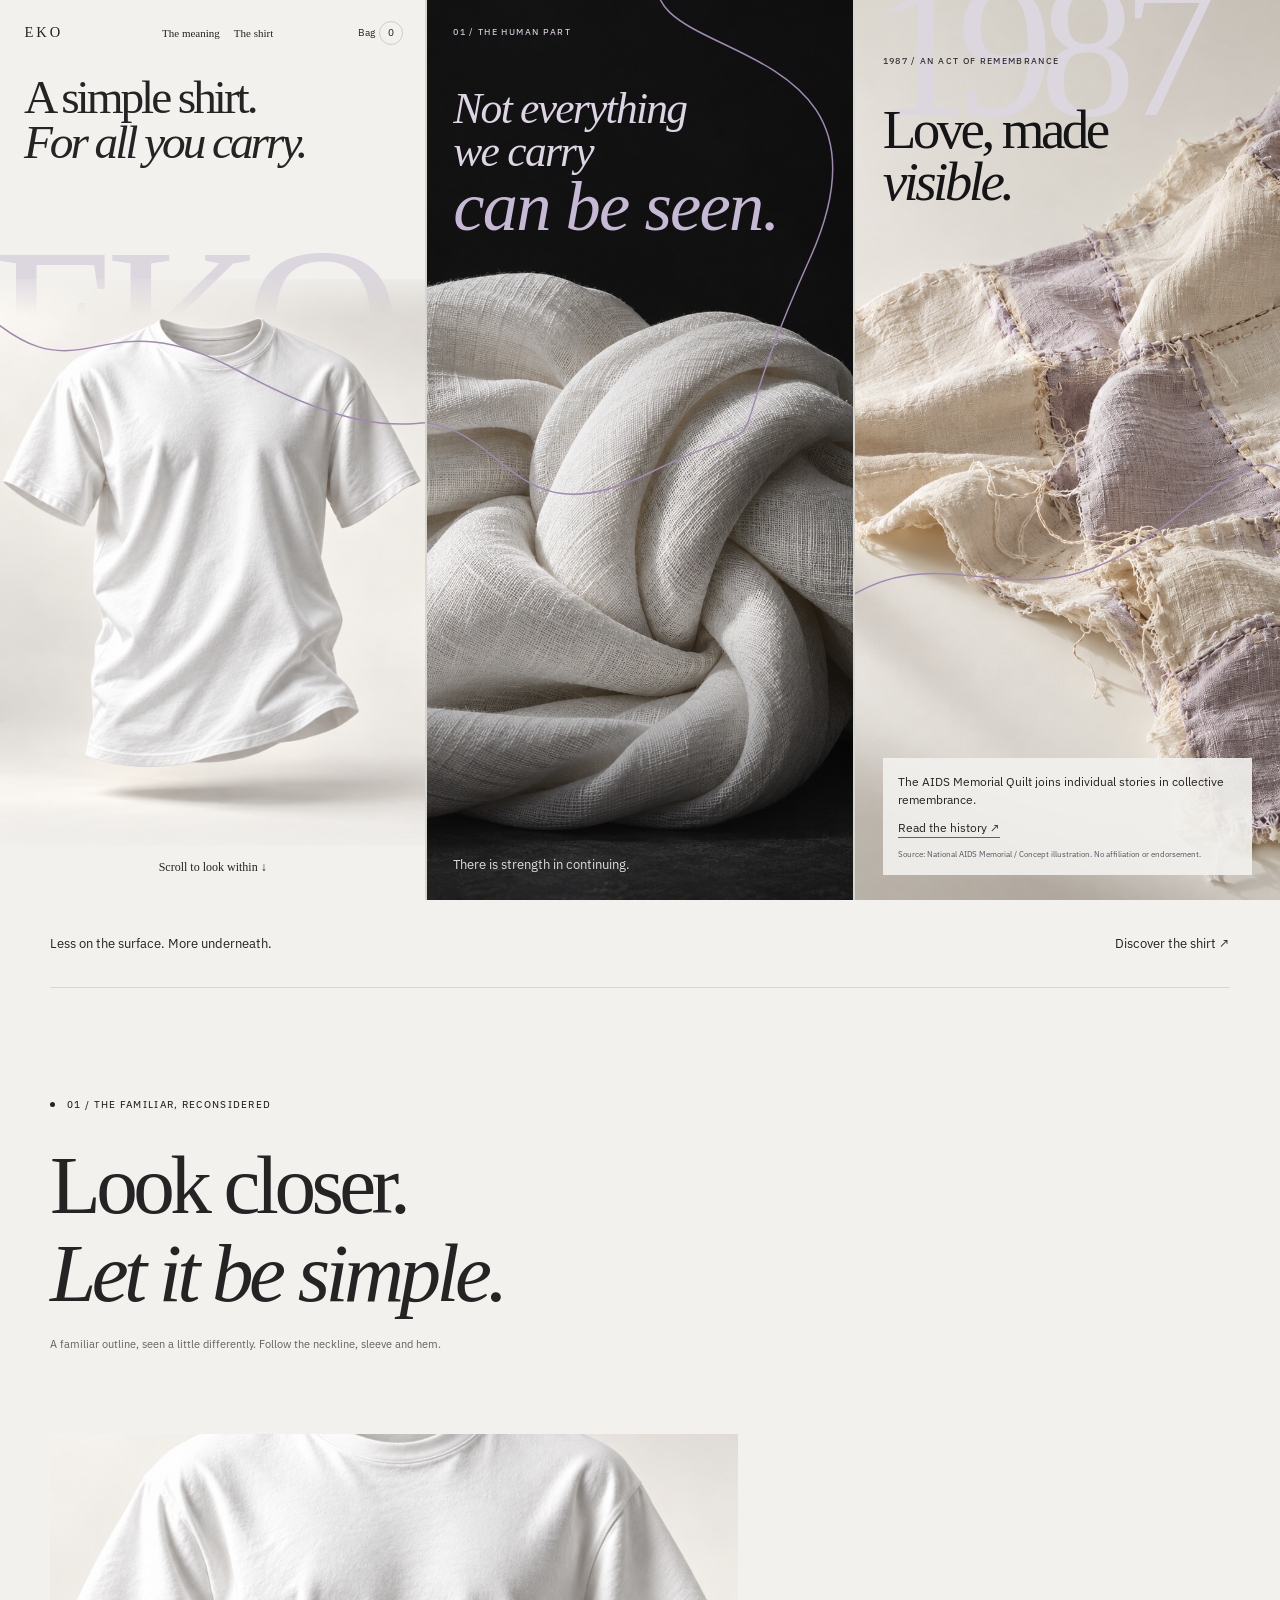
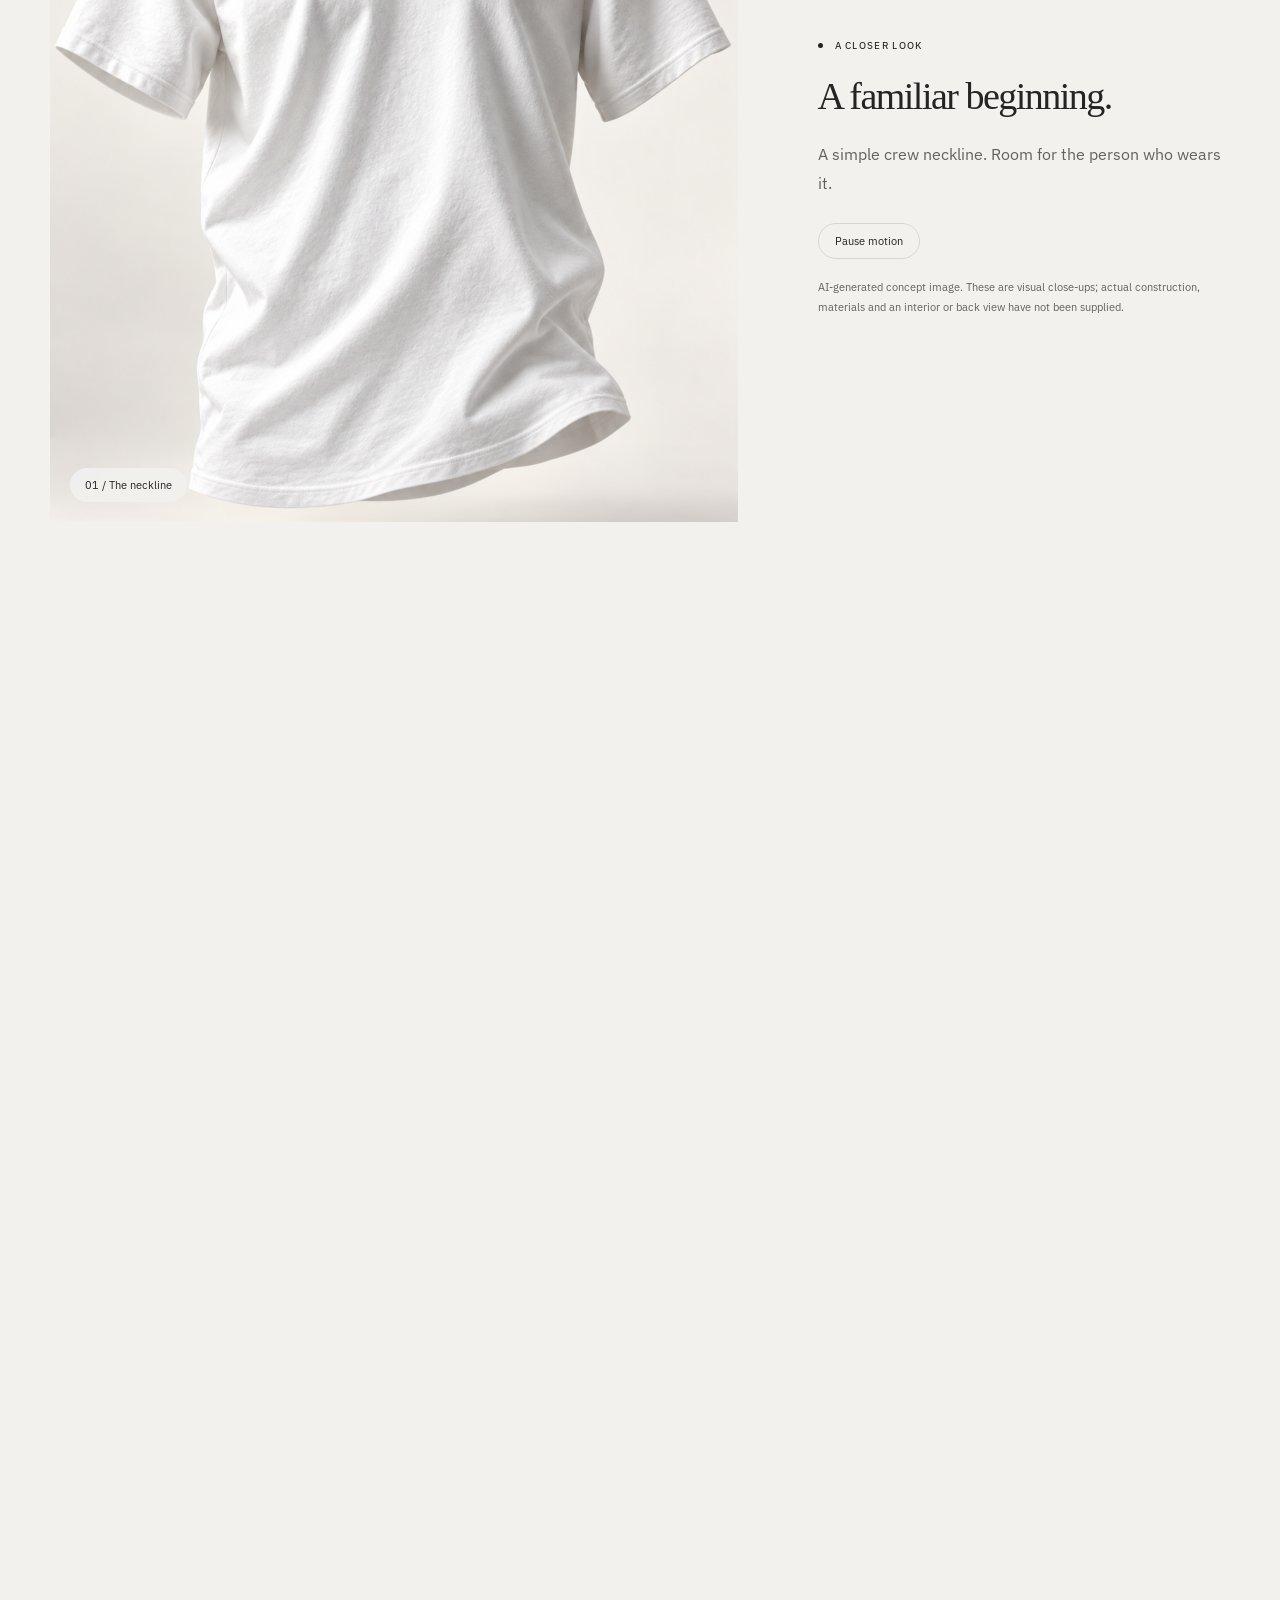
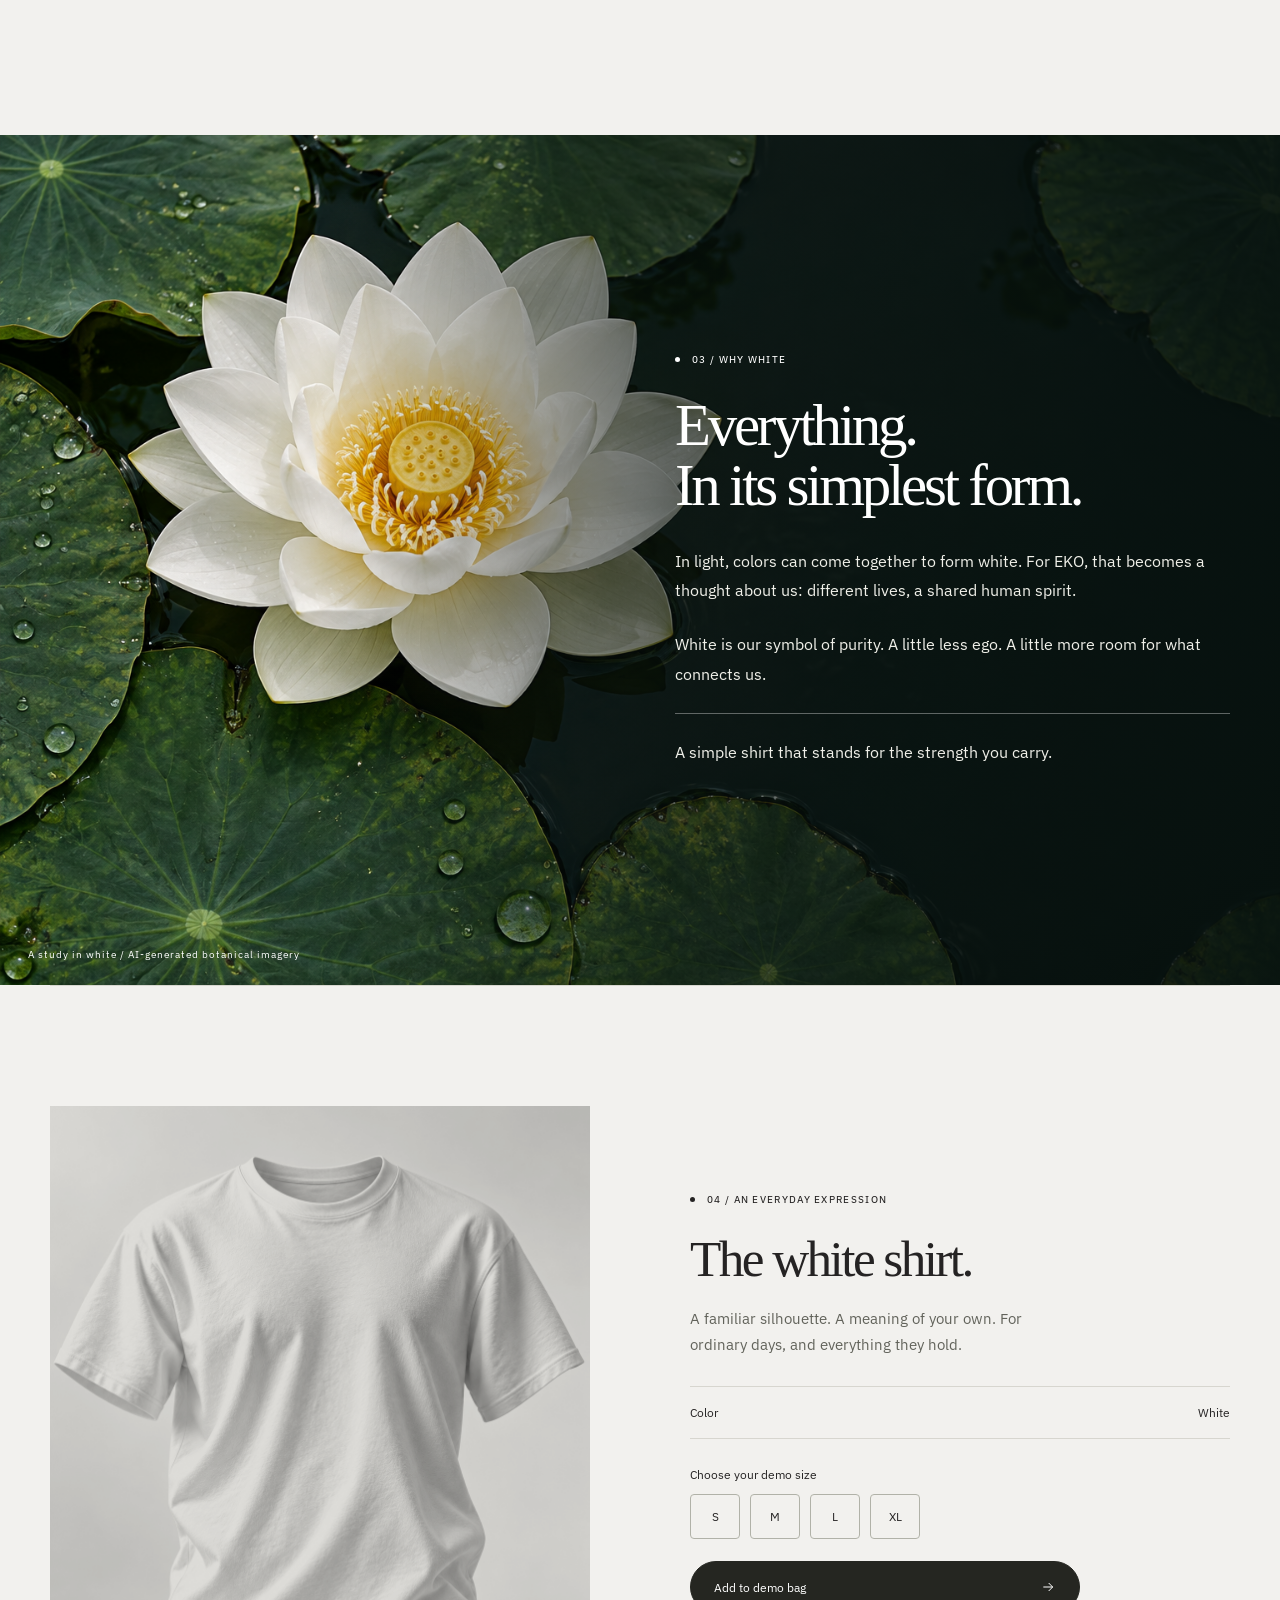
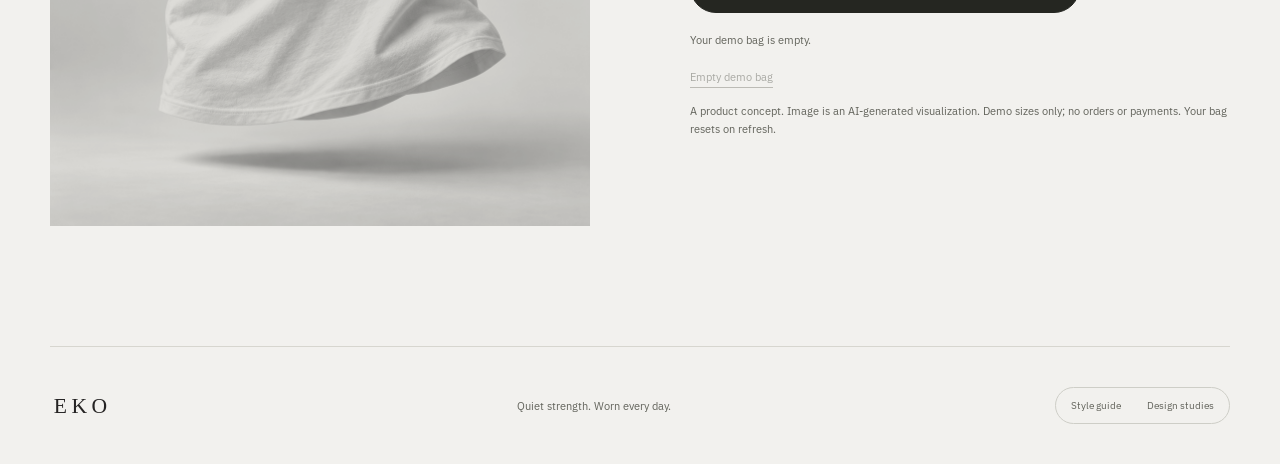
==== commit 6e03bf0d: "Replace the Why white sphere with a full-width lotus scene" ====
--- a/public/index.html
+++ b/public/index.html
@@ -191,34 +191,46 @@
       </section>
       <section
         id="meaning"
-        class="meaning frame"
+        class="lotus-section"
         aria-labelledby="meaning-title"
       >
-        <div
-          class="meaning-art"
-          role="img"
-          aria-label="A white sphere with a fine orbit, an abstract study of light and connection"
-        >
-          <div class="light-disc"></div>
-          <span class="micro">A study in light / 001</span>
+        <picture class="lotus-picture">
+          <source
+            media="(max-width: 700px)"
+            srcset="assets/eko-lotus-mobile.png"
+          />
+          <img
+            class="lotus-image"
+            src="assets/eko-lotus.png"
+            alt="Bird’s-eye view of a white lotus flower floating in dark water among green lily pads"
+            width="1536"
+            height="1024"
+            loading="lazy"
+          />
+        </picture>
+        <div class="lotus-layout frame">
+          <div class="lotus-copy">
+            <p class="eyebrow">03 / Why white</p>
+            <h2 id="meaning-title" class="lotus-title">
+              Everything.<br />In its simplest form.
+            </h2>
+            <p>
+              In light, colors can come together to form white. For EKO, that
+              becomes a thought about us: different lives, a shared human
+              spirit.
+            </p>
+            <p>
+              White is our symbol of purity. A little less ego. A little more
+              room for what connects us.
+            </p>
+            <p class="aside">
+              A simple shirt that stands for the strength you carry.
+            </p>
+          </div>
         </div>
-        <div class="meaning-copy">
-          <p class="eyebrow">03 / Why white</p>
-          <h2 id="meaning-title" class="meaning-title">
-            Everything.<br />In its simplest form.
-          </h2>
-          <p>
-            In light, colors can come together to form white. For EKO, that
-            becomes a thought about us: different lives, a shared human spirit.
-          </p>
-          <p>
-            White is our symbol of purity. A little less ego. A little more room
-            for what connects us.
-          </p>
-          <p class="aside">
-            A simple shirt that stands for the strength you carry.
-          </p>
-        </div>
+        <p class="lotus-caption">
+          A study in white / AI-generated botanical imagery
+        </p>
       </section>
       <section id="shirt" class="product frame" aria-labelledby="shirt-title">
         <div class="product-photo">
--- a/public/eko-editorial.css
+++ b/public/eko-editorial.css
@@ -530,3 +530,135 @@
   border-radius: 50%;
   margin-block: 30px;
 }
+
+.lotus-section {
+  position: relative;
+  isolation: isolate;
+  display: flex;
+  align-items: center;
+  min-height: 850px;
+  padding-block: 120px;
+  overflow: hidden;
+  background: #0b1c17;
+  color: #fff;
+}
+
+.lotus-picture {
+  position: absolute;
+  inset: 0;
+  z-index: -2;
+}
+
+.lotus-image {
+  width: 100%;
+  height: 100%;
+  object-fit: cover;
+  object-position: center;
+}
+
+.lotus-section::after {
+  content: "";
+  position: absolute;
+  inset: 0;
+  z-index: -1;
+  background: linear-gradient(90deg, #07110e00 25%, #07110e88 52%, #07110ee6);
+}
+
+.lotus-layout {
+  display: grid;
+  grid-template-columns: 1fr 1fr;
+  gap: 70px;
+}
+
+.lotus-copy {
+  grid-column: 2;
+  max-width: 590px;
+  justify-self: end;
+}
+
+.lotus-title {
+  font-family: var(--font-display);
+  font-size: clamp(42px, 4.6vw, 72px);
+  font-weight: 400;
+  line-height: 1.03;
+  letter-spacing: -0.055em;
+  margin-block: 30px;
+}
+
+.lotus-copy > p:not(.eyebrow) {
+  margin-top: 24px;
+  font-size: 16px;
+  line-height: 1.85;
+  color: #f0f0e9;
+}
+
+.lotus-copy .aside {
+  border-top: 1px solid #ffffff59;
+  padding-top: 24px;
+  font-size: 13px;
+}
+
+.lotus-caption {
+  position: absolute;
+  bottom: 24px;
+  left: max(28px, calc((100% - 1280px) / 2));
+  font-size: 10px;
+  letter-spacing: 0.1em;
+  color: #fff;
+}
+
+.guide-lotus {
+  width: 100%;
+  height: auto;
+  margin-bottom: 24px;
+}
+
+@media (width <= 1000px) {
+  .lotus-layout {
+    gap: 25px;
+  }
+
+  .lotus-title {
+    font-size: 46px;
+  }
+}
+
+@media (width <= 700px) {
+  .lotus-section {
+    min-height: 1040px;
+    padding-block: 470px 85px;
+    align-items: end;
+  }
+
+  .lotus-section::after {
+    background: linear-gradient(#07110e00 20%, #07110e99 46%, #07110ef2 76%);
+  }
+
+  .lotus-image {
+    object-position: center top;
+  }
+
+  .lotus-layout {
+    display: block;
+  }
+
+  .lotus-copy {
+    max-width: none;
+  }
+
+  .lotus-title {
+    font-size: clamp(38px, 10vw, 58px);
+    margin-block: 24px;
+  }
+
+  .lotus-copy > p:not(.eyebrow) {
+    font-size: 15px;
+    line-height: 1.75;
+  }
+
+  .lotus-caption {
+    left: 20px;
+    right: 20px;
+    font-size: 9px;
+  }
+}
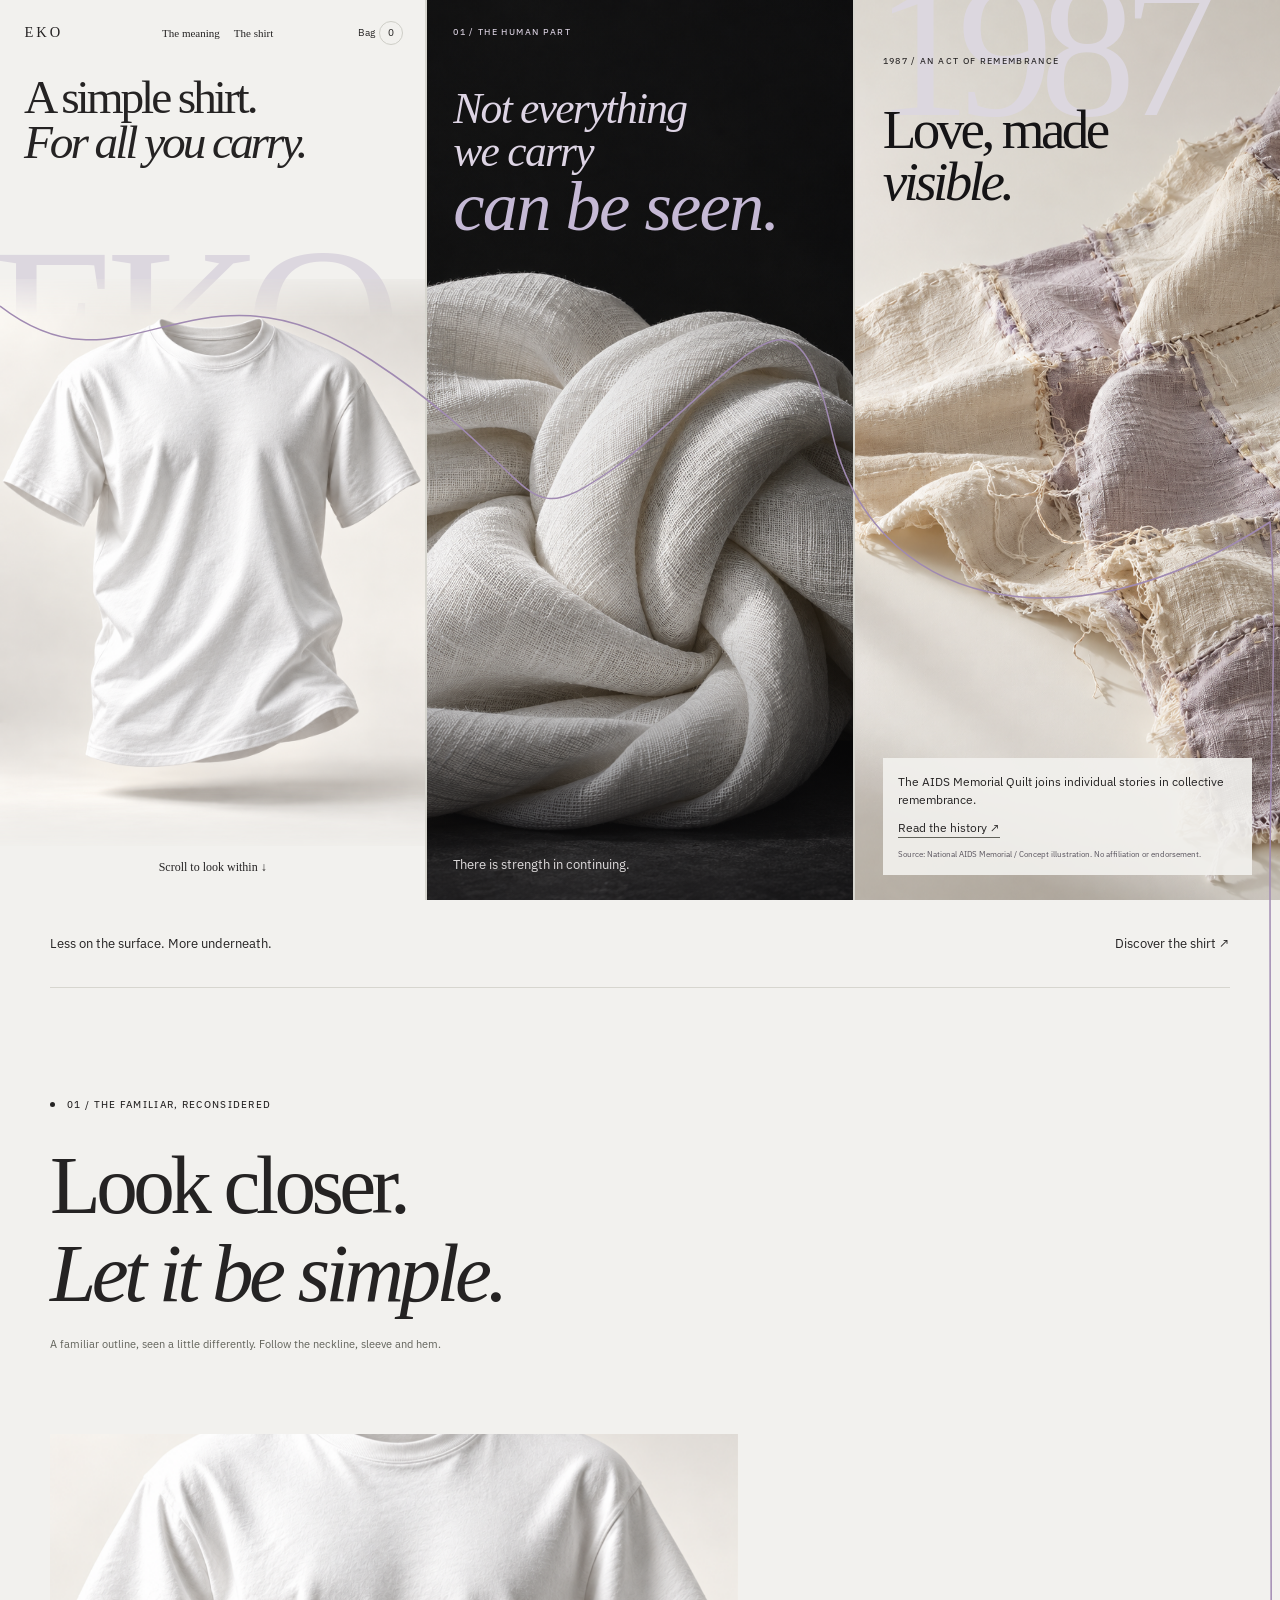
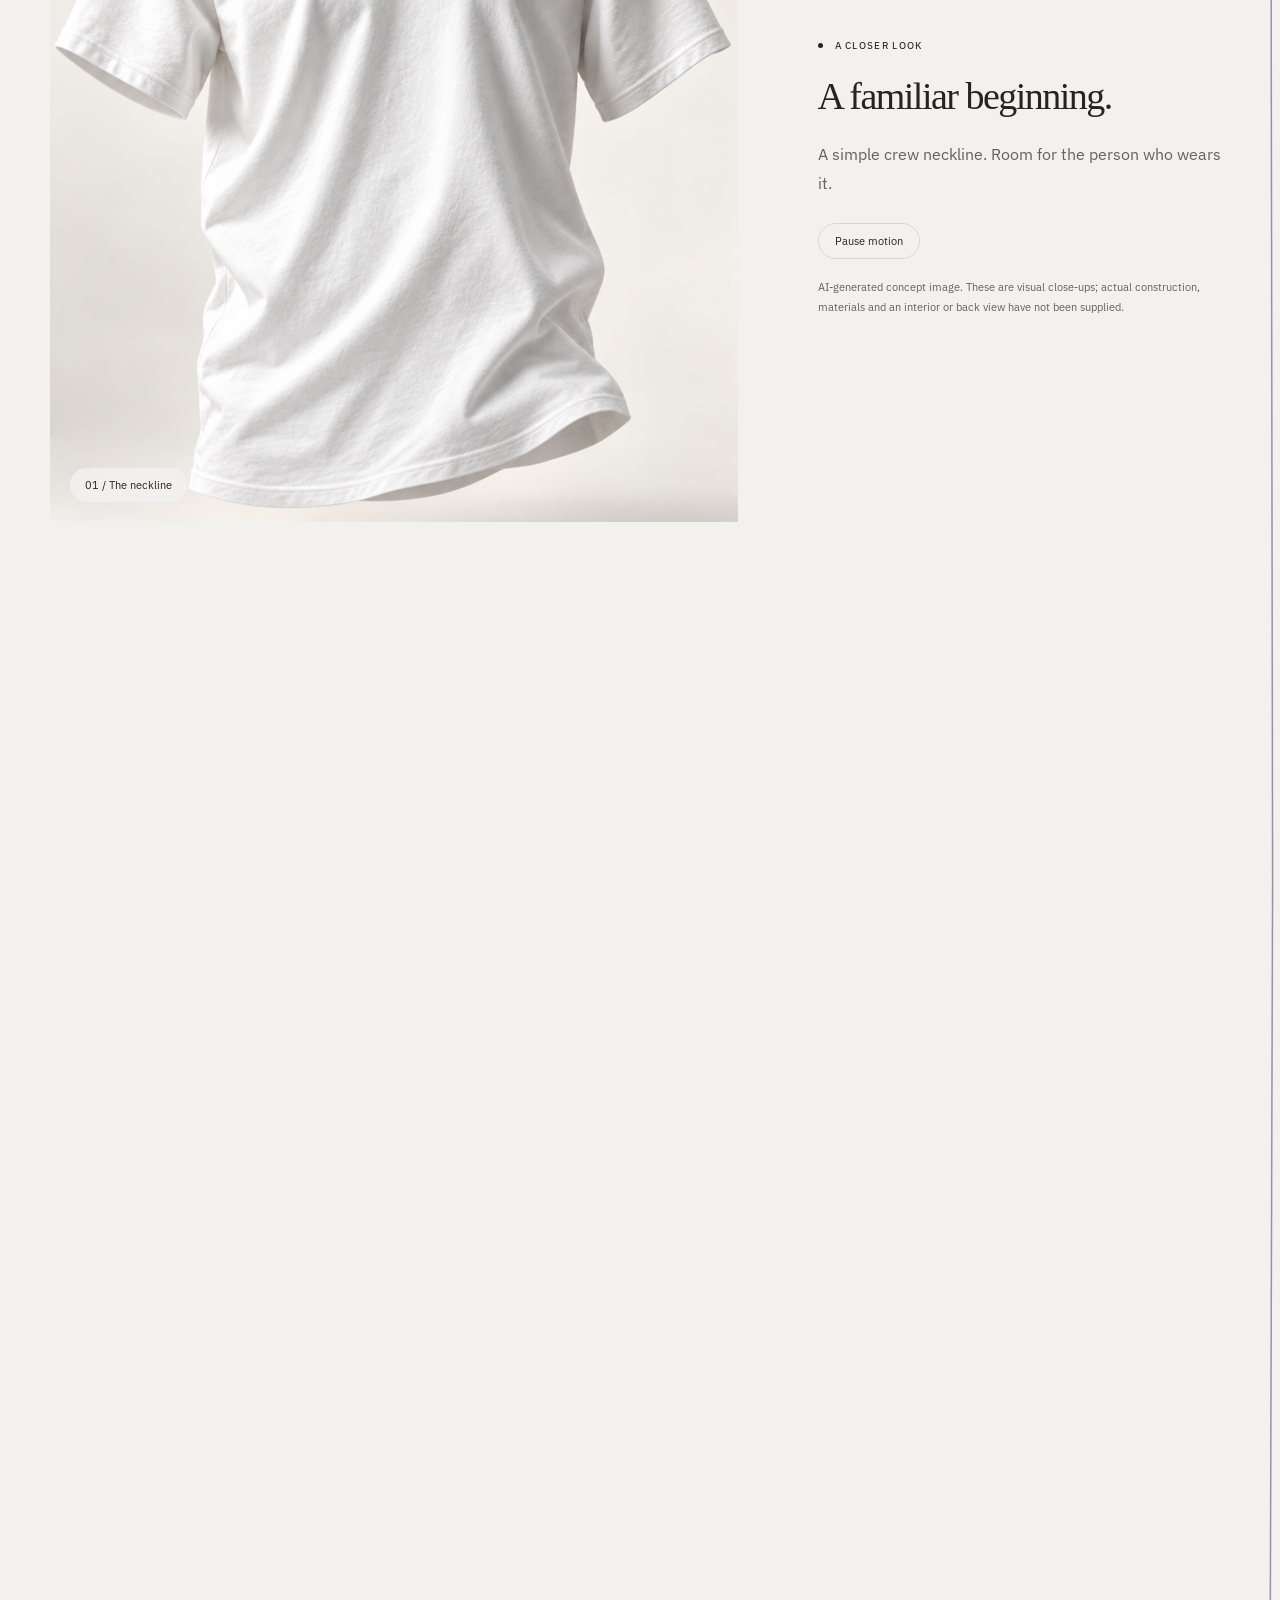
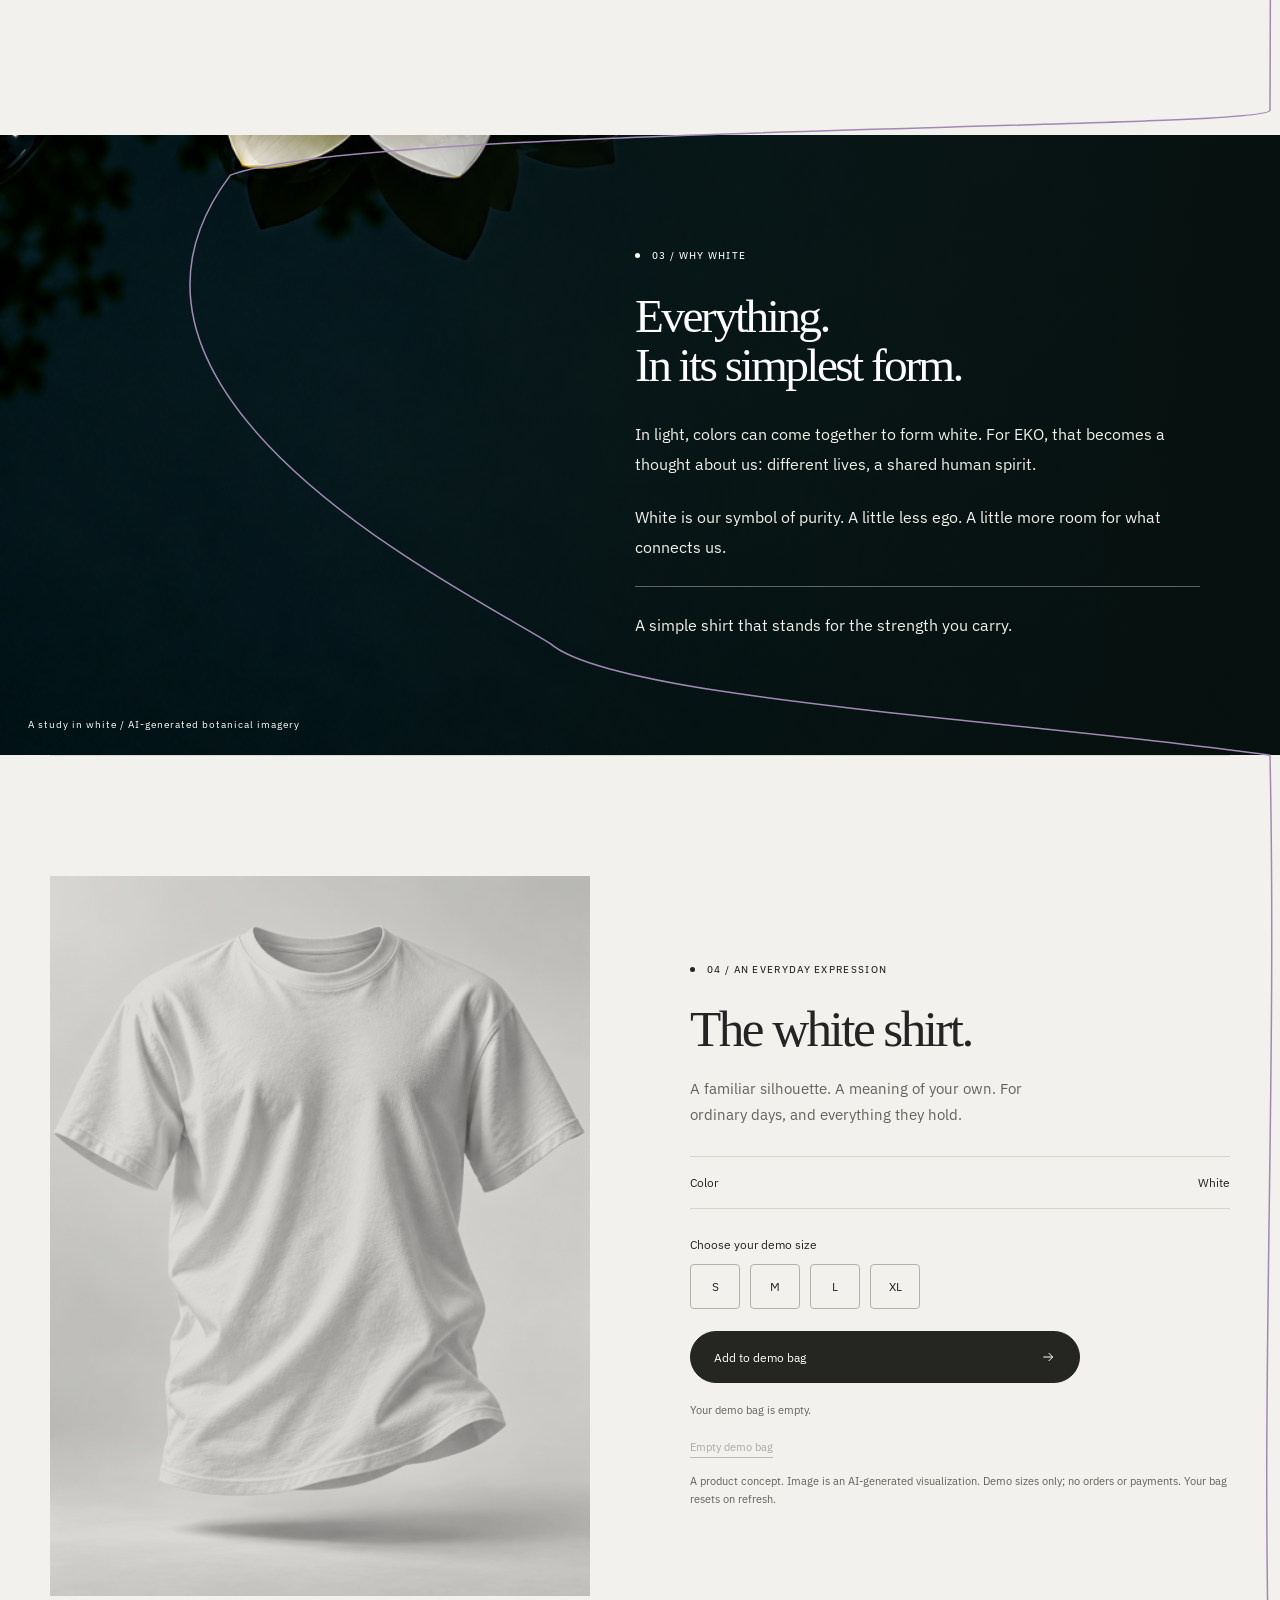
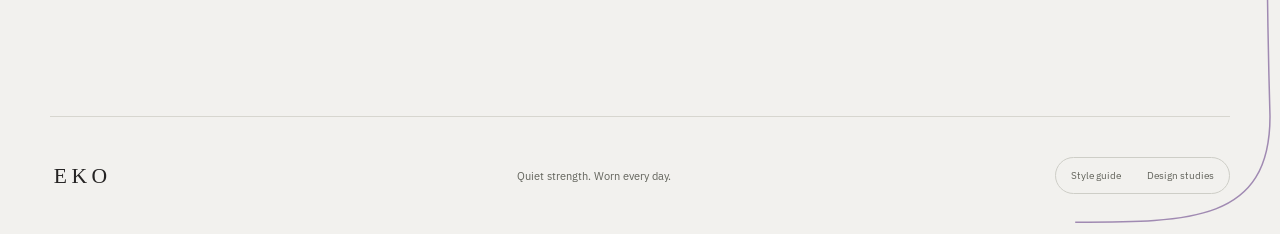
==== commit 90645787: "Refine lotus scale and carry the purple thread through the storefront" ====
--- a/public/index.html
+++ b/public/index.html
@@ -22,11 +22,20 @@
     <link rel="stylesheet" href="eko-finish.css" />
     <link rel="stylesheet" href="eko-editorial.css" />
     <script src="eko-motion.js" defer></script>
+    <script src="eko-thread.js" defer></script>
   </head>
 
   <body class="postmodern eko-final">
     <a class="skip" href="#main">Skip to content</a>
 
+    <svg
+      class="journey-thread"
+      aria-hidden="true"
+      focusable="false"
+      preserveAspectRatio="none"
+    >
+      <path />
+    </svg>
     <main id="main">
       <div class="reference-panels">
         <section class="reference-hero" aria-labelledby="hero-title">
@@ -66,14 +75,6 @@
             fetchpriority="high"
           />
           <a class="reference-scroll" href="#closer">Scroll to look within ↓</a>
-          <svg
-            class="reference-thread thread-one"
-            viewBox="0 0 400 800"
-            preserveAspectRatio="none"
-            aria-hidden="true"
-          >
-            <path d="M-40 255 C80 375 80 255 225 330 S400 365 450 375" />
-          </svg>
         </section>
         <section
           id="story"
@@ -92,16 +93,6 @@
             Not everything<br />we carry<br /><em>can be seen.</em>
           </h2>
           <p class="reference-story-foot">There is strength in continuing.</p>
-          <svg
-            class="reference-thread thread-two"
-            viewBox="0 0 400 800"
-            preserveAspectRatio="none"
-            aria-hidden="true"
-          >
-            <path
-              d="M220 -30 C180 60 460 20 360 230 S350 355 210 420 S80 365 -30 375"
-            />
-          </svg>
         </section>
         <section class="reference-history" aria-labelledby="history-title">
           <img
@@ -132,14 +123,6 @@
               affiliation or endorsement.
             </p>
           </div>
-          <svg
-            class="reference-thread thread-three"
-            viewBox="0 0 400 800"
-            preserveAspectRatio="none"
-            aria-hidden="true"
-          >
-            <path d="M-20 540 C85 465 155 565 280 475 S380 405 440 460" />
-          </svg>
         </section>
       </div>
       <div class="reference-intro frame">
--- a/public/eko-editorial.css
+++ b/public/eko-editorial.css
@@ -2,6 +2,7 @@
   --font-display: georgia, serif;
   --color-stage: #deddd9;
   --color-display-accent: #71637e;
+  --color-thread: #a08ab2;
 }
 
 .eko-final .topbar {
@@ -212,7 +213,7 @@
 
 .reference-thread path {
   fill: none;
-  stroke: #a08ab2;
+  stroke: var(--color-thread);
   stroke-width: 1.5;
   vector-effect: non-scaling-stroke;
 }
@@ -526,9 +527,30 @@
 
 .guide-thread {
   height: 60px;
-  border-top: 1.5px solid #a08ab2;
+  border-top: 1.5px solid var(--color-thread);
   border-radius: 50%;
   margin-block: 30px;
+}
+
+body.eko-final {
+  position: relative;
+}
+
+.journey-thread {
+  position: absolute;
+  inset: 0;
+  width: 100%;
+  height: 100%;
+  z-index: 5;
+  overflow: hidden;
+  pointer-events: none;
+}
+
+.journey-thread path {
+  fill: none;
+  stroke: var(--color-thread);
+  stroke-width: 1.5;
+  vector-effect: non-scaling-stroke;
 }
 
 .lotus-section {
@@ -536,8 +558,8 @@
   isolation: isolate;
   display: flex;
   align-items: center;
-  min-height: 850px;
-  padding-block: 120px;
+  min-height: 620px;
+  padding-block: 80px;
   overflow: hidden;
   background: #0b1c17;
   color: #fff;
@@ -566,19 +588,20 @@
 
 .lotus-layout {
   display: grid;
-  grid-template-columns: 1fr 1fr;
-  gap: 70px;
+  grid-template-columns: 0.8fr 1fr;
+  gap: 24px;
+  max-width: 1120px;
 }
 
 .lotus-copy {
   grid-column: 2;
-  max-width: 590px;
+  max-width: 565px;
   justify-self: end;
 }
 
 .lotus-title {
   font-family: var(--font-display);
-  font-size: clamp(42px, 4.6vw, 72px);
+  font-size: clamp(38px, 3.7vw, 58px);
   font-weight: 400;
   line-height: 1.03;
   letter-spacing: -0.055em;
@@ -625,13 +648,14 @@
 
 @media (width <= 700px) {
   .lotus-section {
-    min-height: 1040px;
-    padding-block: 470px 85px;
-    align-items: end;
+    min-height: 640px;
+    padding-block: 55px 75px;
   }
 
   .lotus-section::after {
-    background: linear-gradient(#07110e00 20%, #07110e99 46%, #07110ef2 76%);
+    background:
+      linear-gradient(90deg, #07110e11, #07110e77),
+      linear-gradient(#07110e00 15%, #07110e99 46%, #07110ef2 76%);
   }
 
   .lotus-image {
@@ -639,19 +663,28 @@
   }
 
   .lotus-layout {
-    display: block;
+    display: grid;
+    grid-template-columns: 0.85fr 1fr;
+    gap: 18px 16px;
   }
 
   .lotus-copy {
-    max-width: none;
-  }
-
+    display: contents;
+  }
+
+  .lotus-copy > .eyebrow,
   .lotus-title {
-    font-size: clamp(38px, 10vw, 58px);
-    margin-block: 24px;
+    grid-column: 2;
+  }
+
+  .lotus-title {
+    font-size: clamp(28px, 7vw, 42px);
+    margin: 0 0 12px;
   }
 
   .lotus-copy > p:not(.eyebrow) {
+    grid-column: 1 / -1;
+    margin-top: 0;
     font-size: 15px;
     line-height: 1.75;
   }
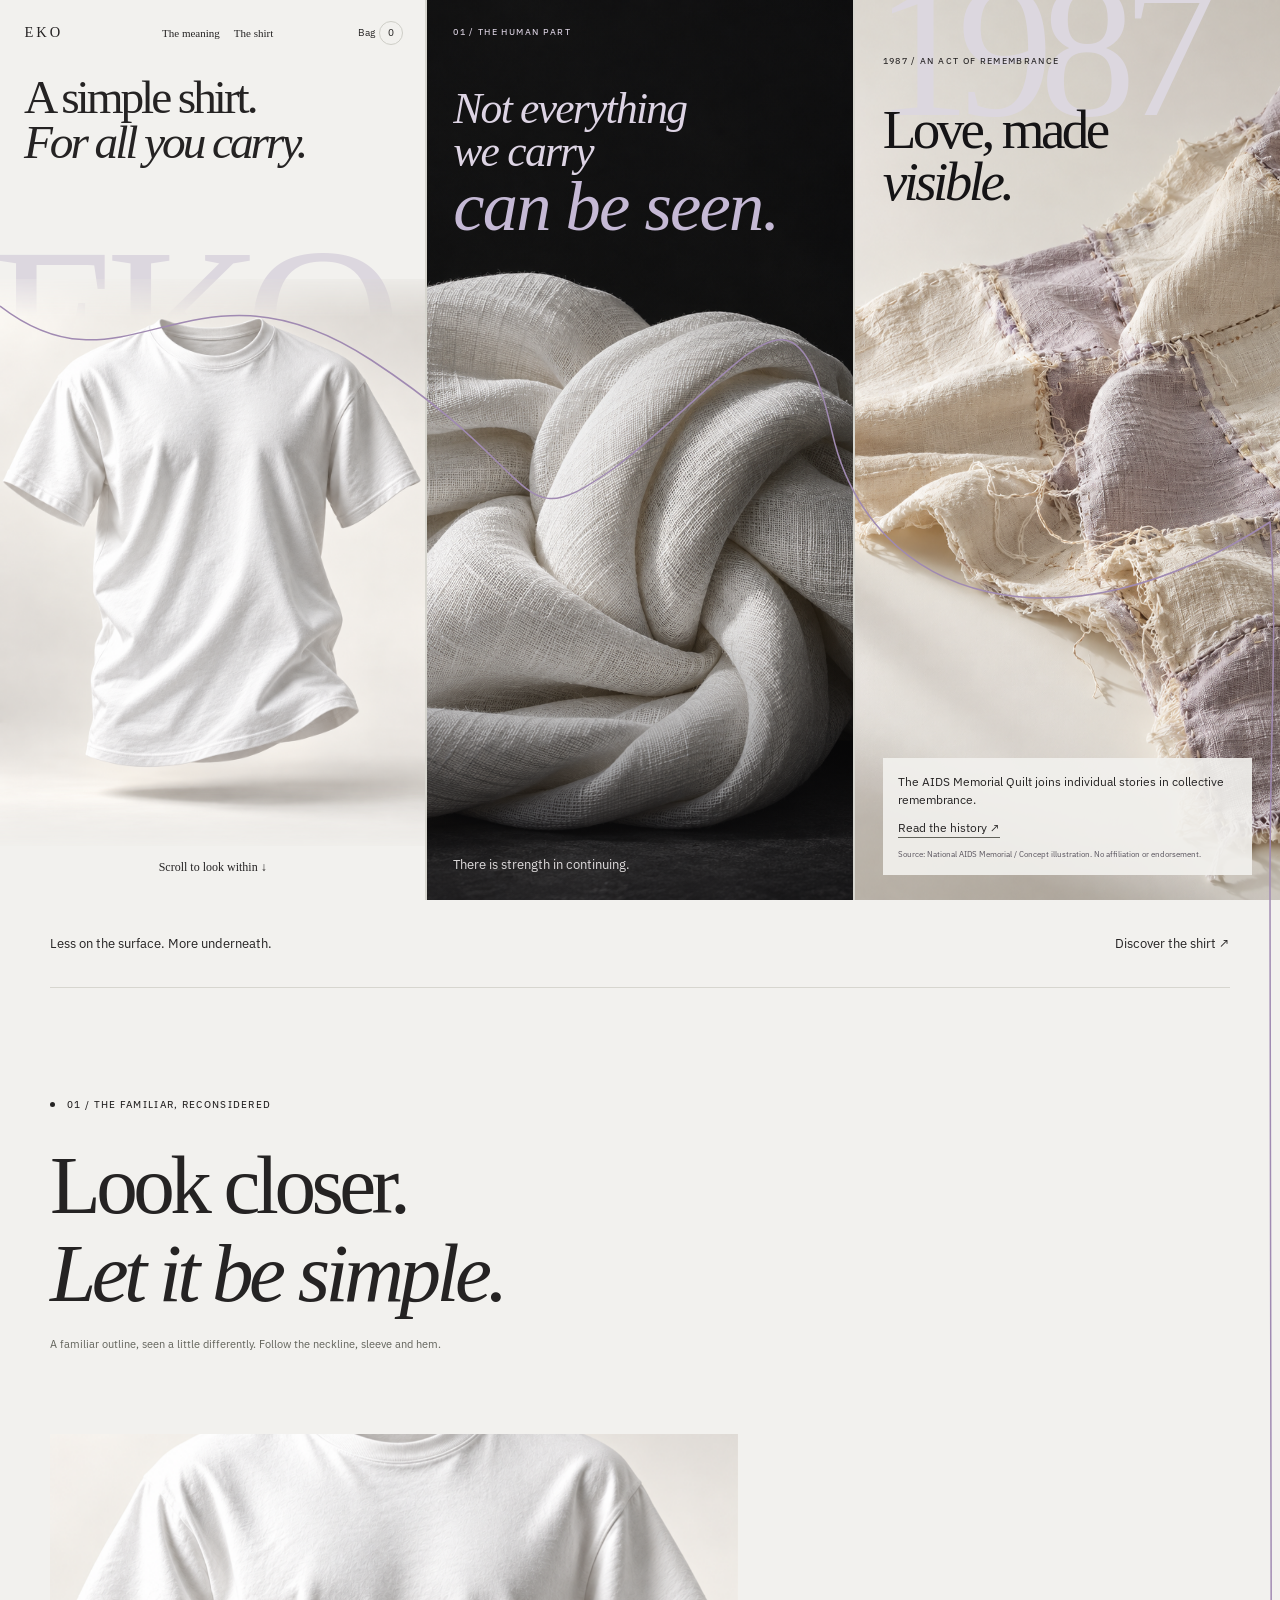
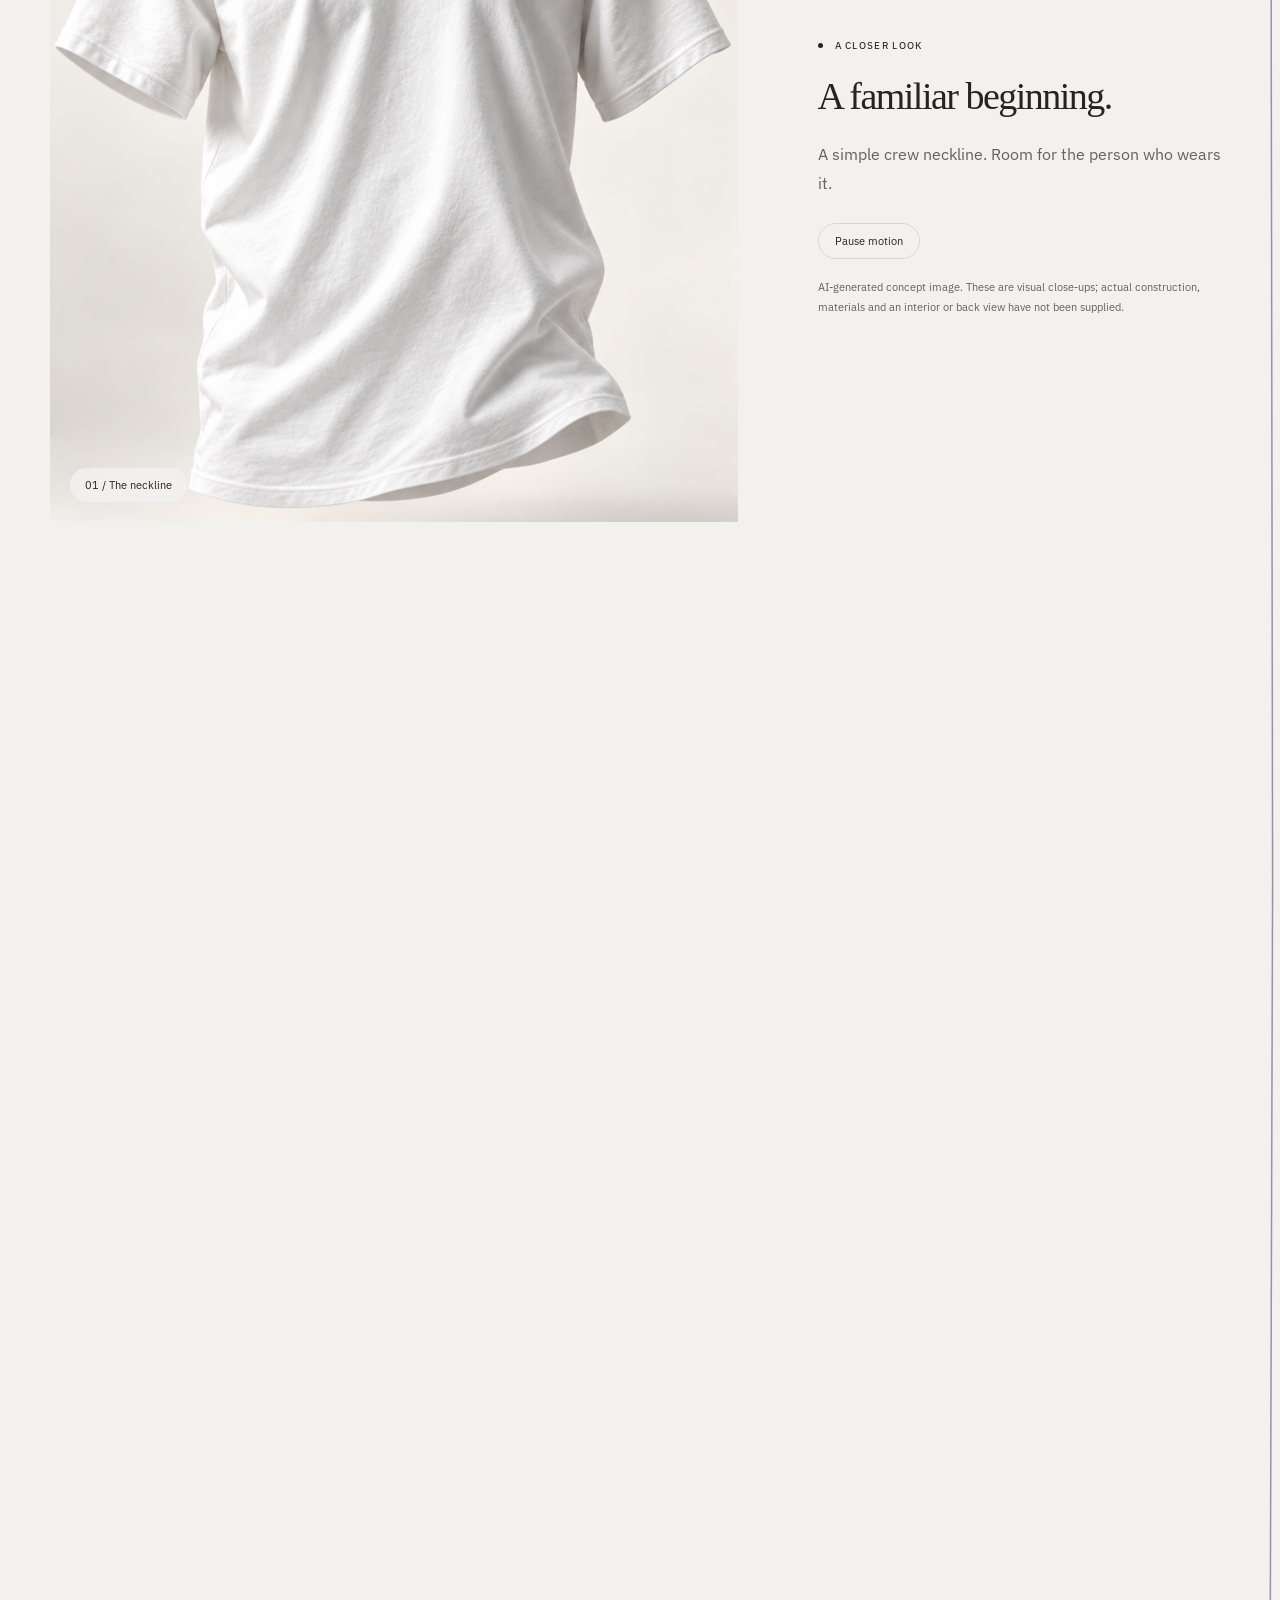
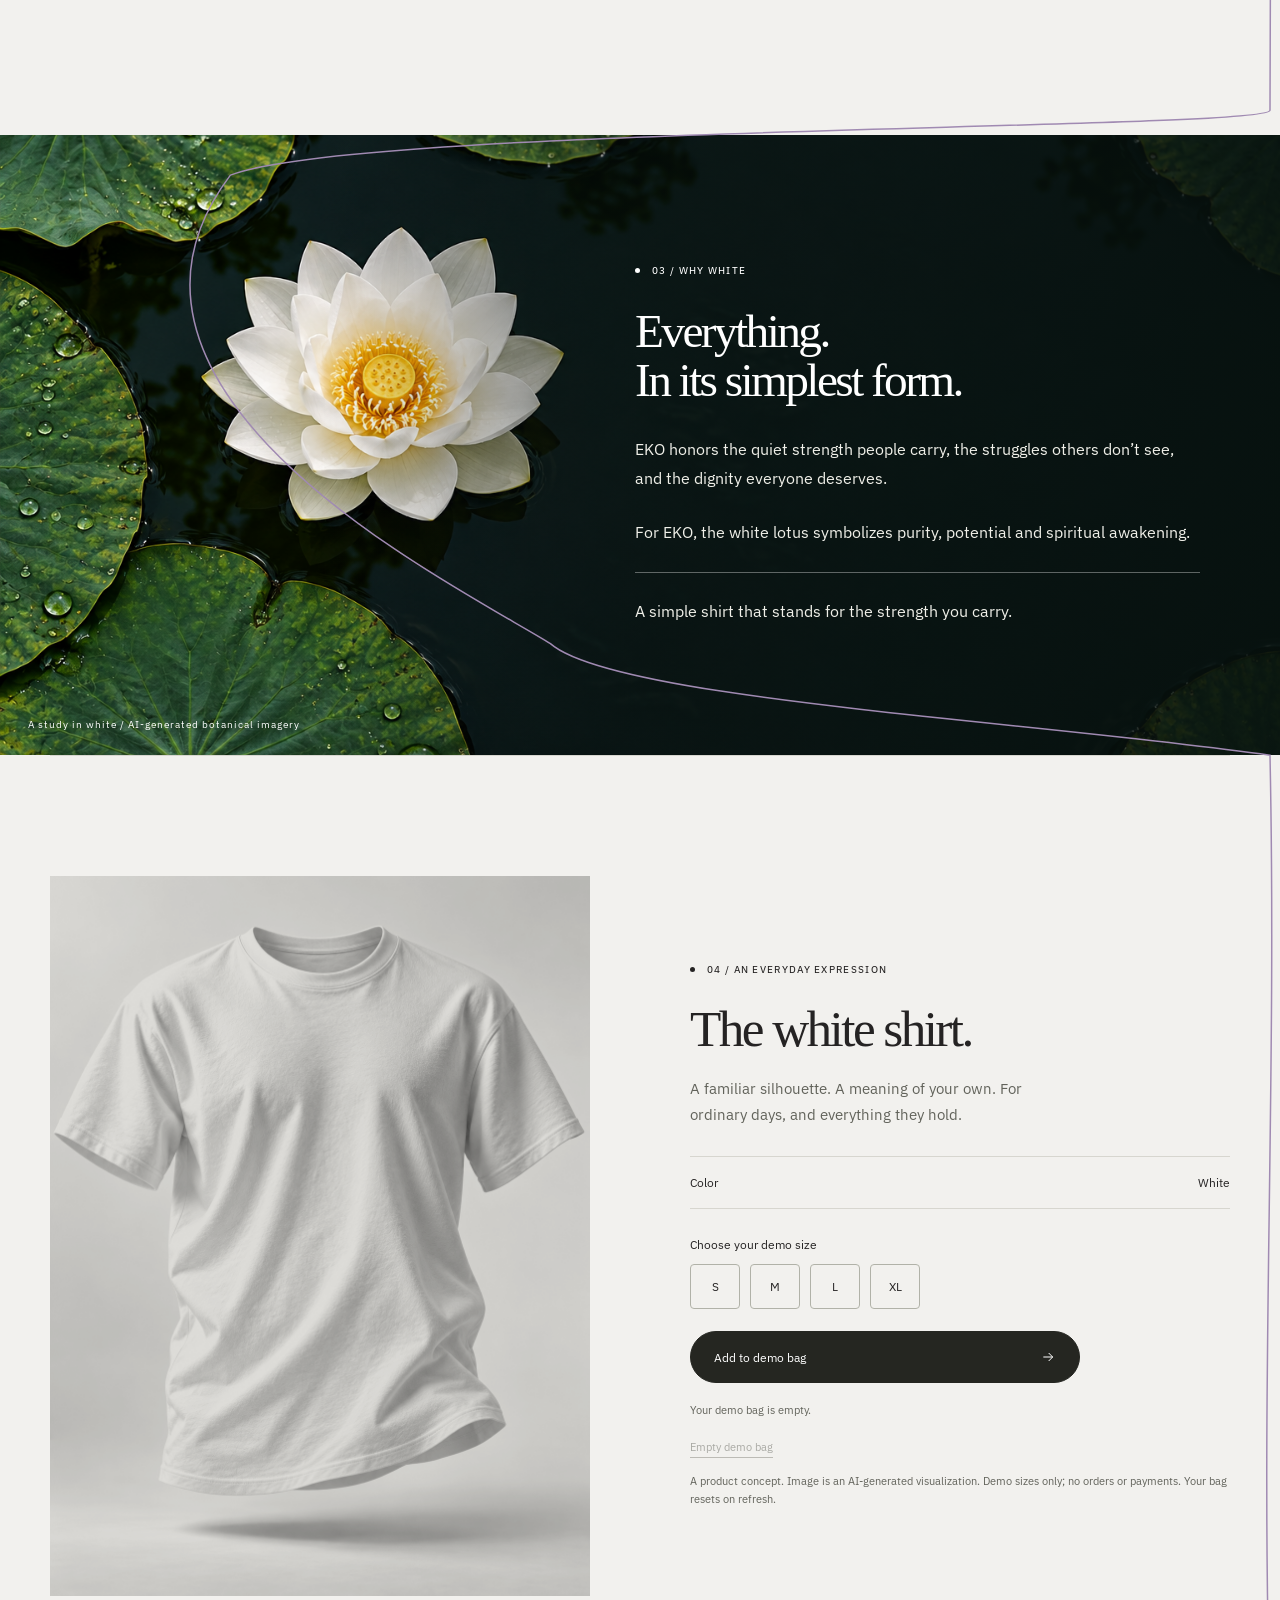
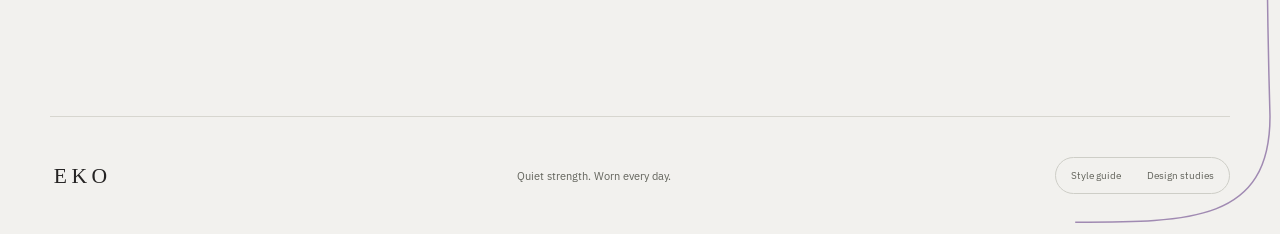
==== commit 09a59467: "Apply EKO's approved message of quiet strength and human dignity" ====
--- a/public/index.html
+++ b/public/index.html
@@ -5,7 +5,7 @@
     <meta name="viewport" content="width=device-width, initial-scale=1" />
     <meta
       name="description"
-      content="EKO. A simple shirt that stands for the strength you carry. Explore an everyday expression of quiet resilience."
+      content="EKO honors the quiet strength people carry, the struggles others don’t see, and the dignity everyone deserves."
     />
     <title>EKO — For all you carry.</title>
     <link rel="icon" href="data:," />
@@ -198,13 +198,12 @@
               Everything.<br />In its simplest form.
             </h2>
             <p>
-              In light, colors can come together to form white. For EKO, that
-              becomes a thought about us: different lives, a shared human
-              spirit.
+              EKO honors the quiet strength people carry, the struggles others
+              don’t see, and the dignity everyone deserves.
             </p>
             <p>
-              White is our symbol of purity. A little less ego. A little more
-              room for what connects us.
+              For EKO, the white lotus symbolizes purity, potential and
+              spiritual awakening.
             </p>
             <p class="aside">
               A simple shirt that stands for the strength you carry.
--- a/public/eko-editorial.css
+++ b/public/eko-editorial.css
@@ -695,3 +695,8 @@
     font-size: 9px;
   }
 }
+
+.eko-guide-section p .text-link {
+  text-decoration: underline;
+  text-underline-offset: 3px;
+}
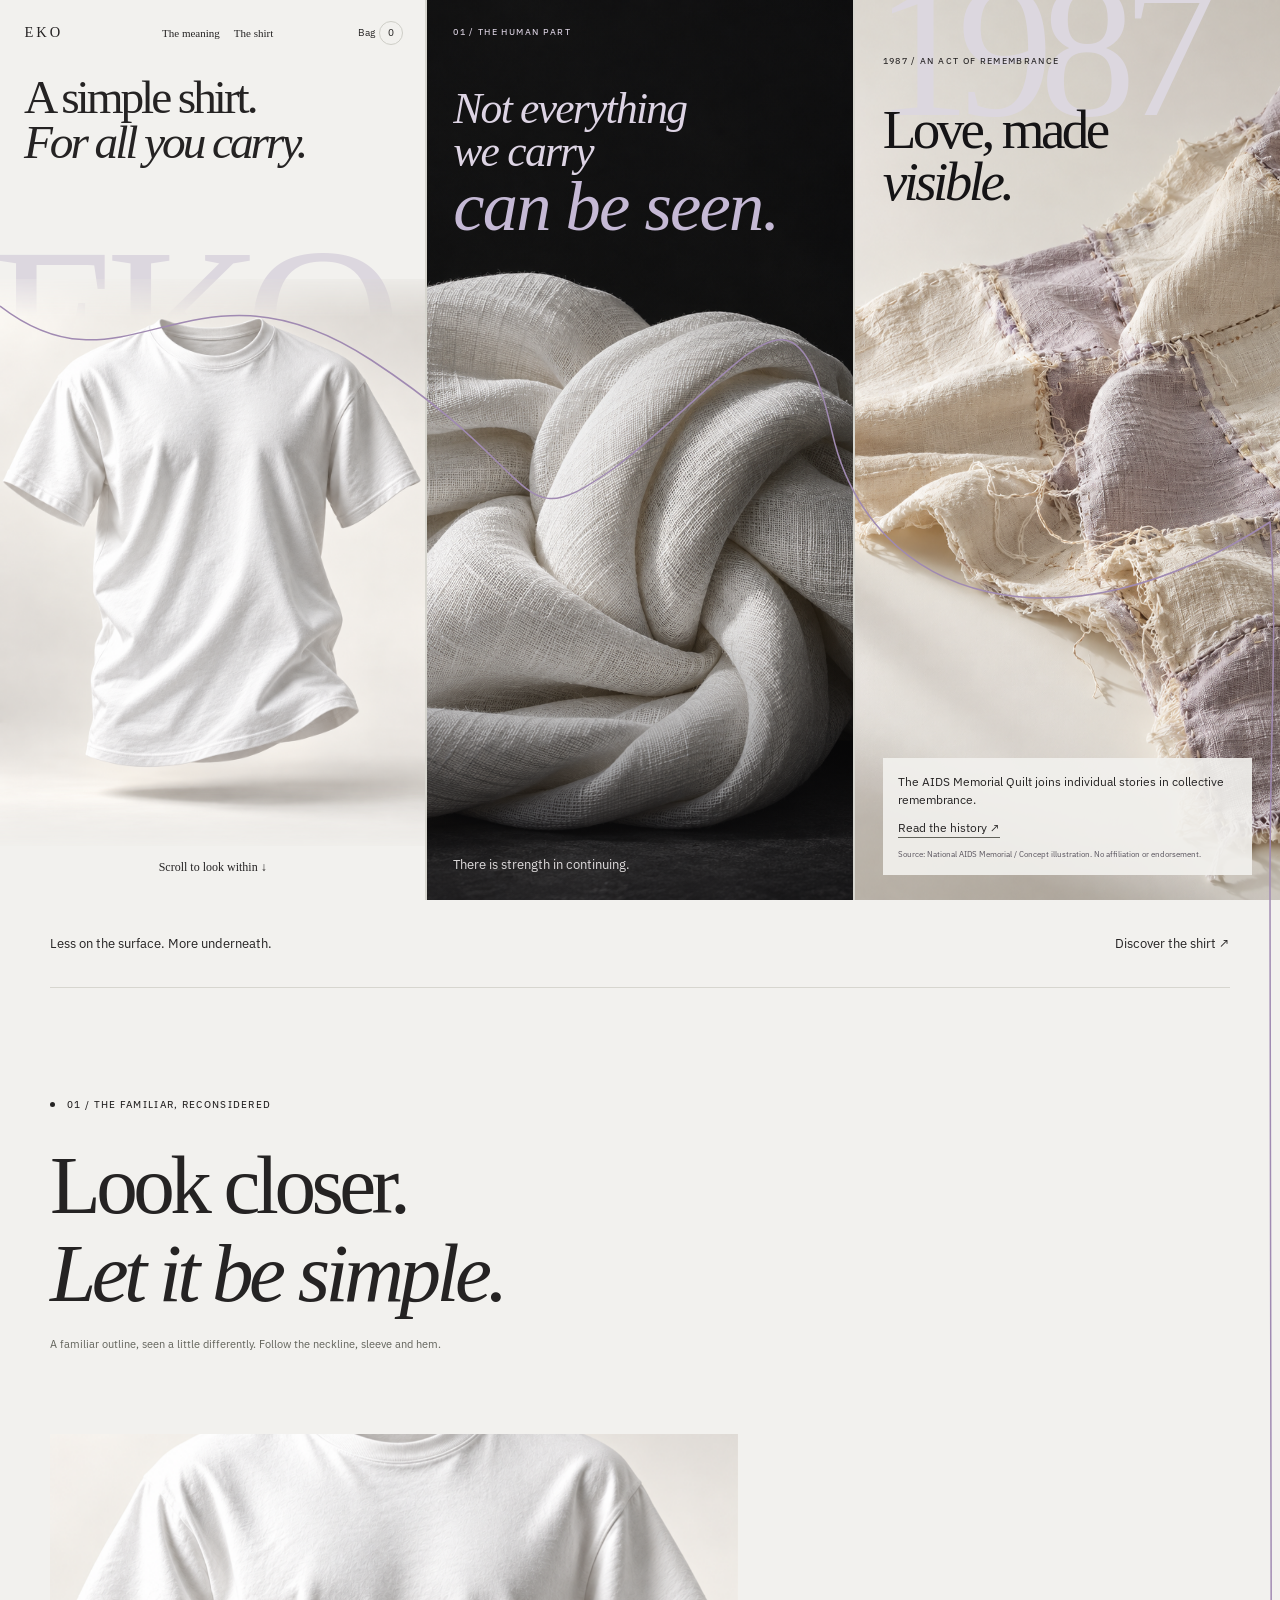
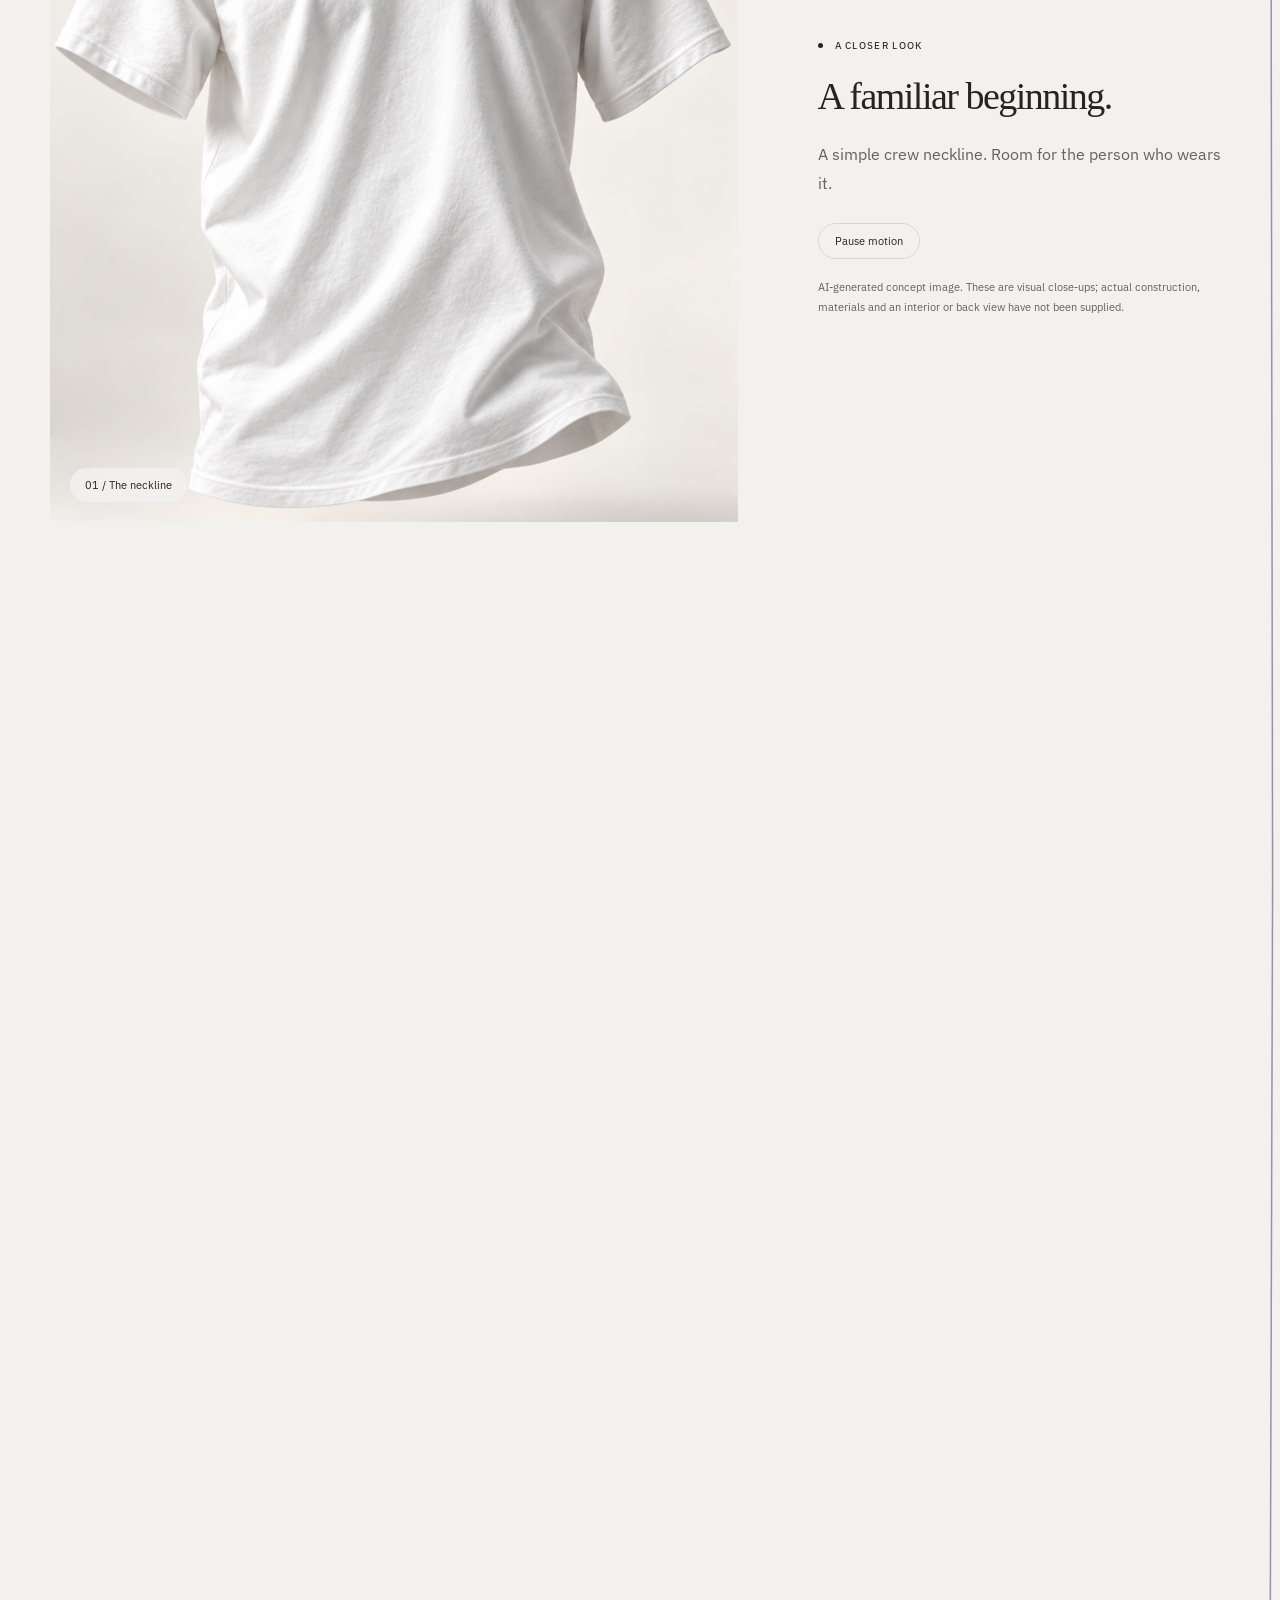
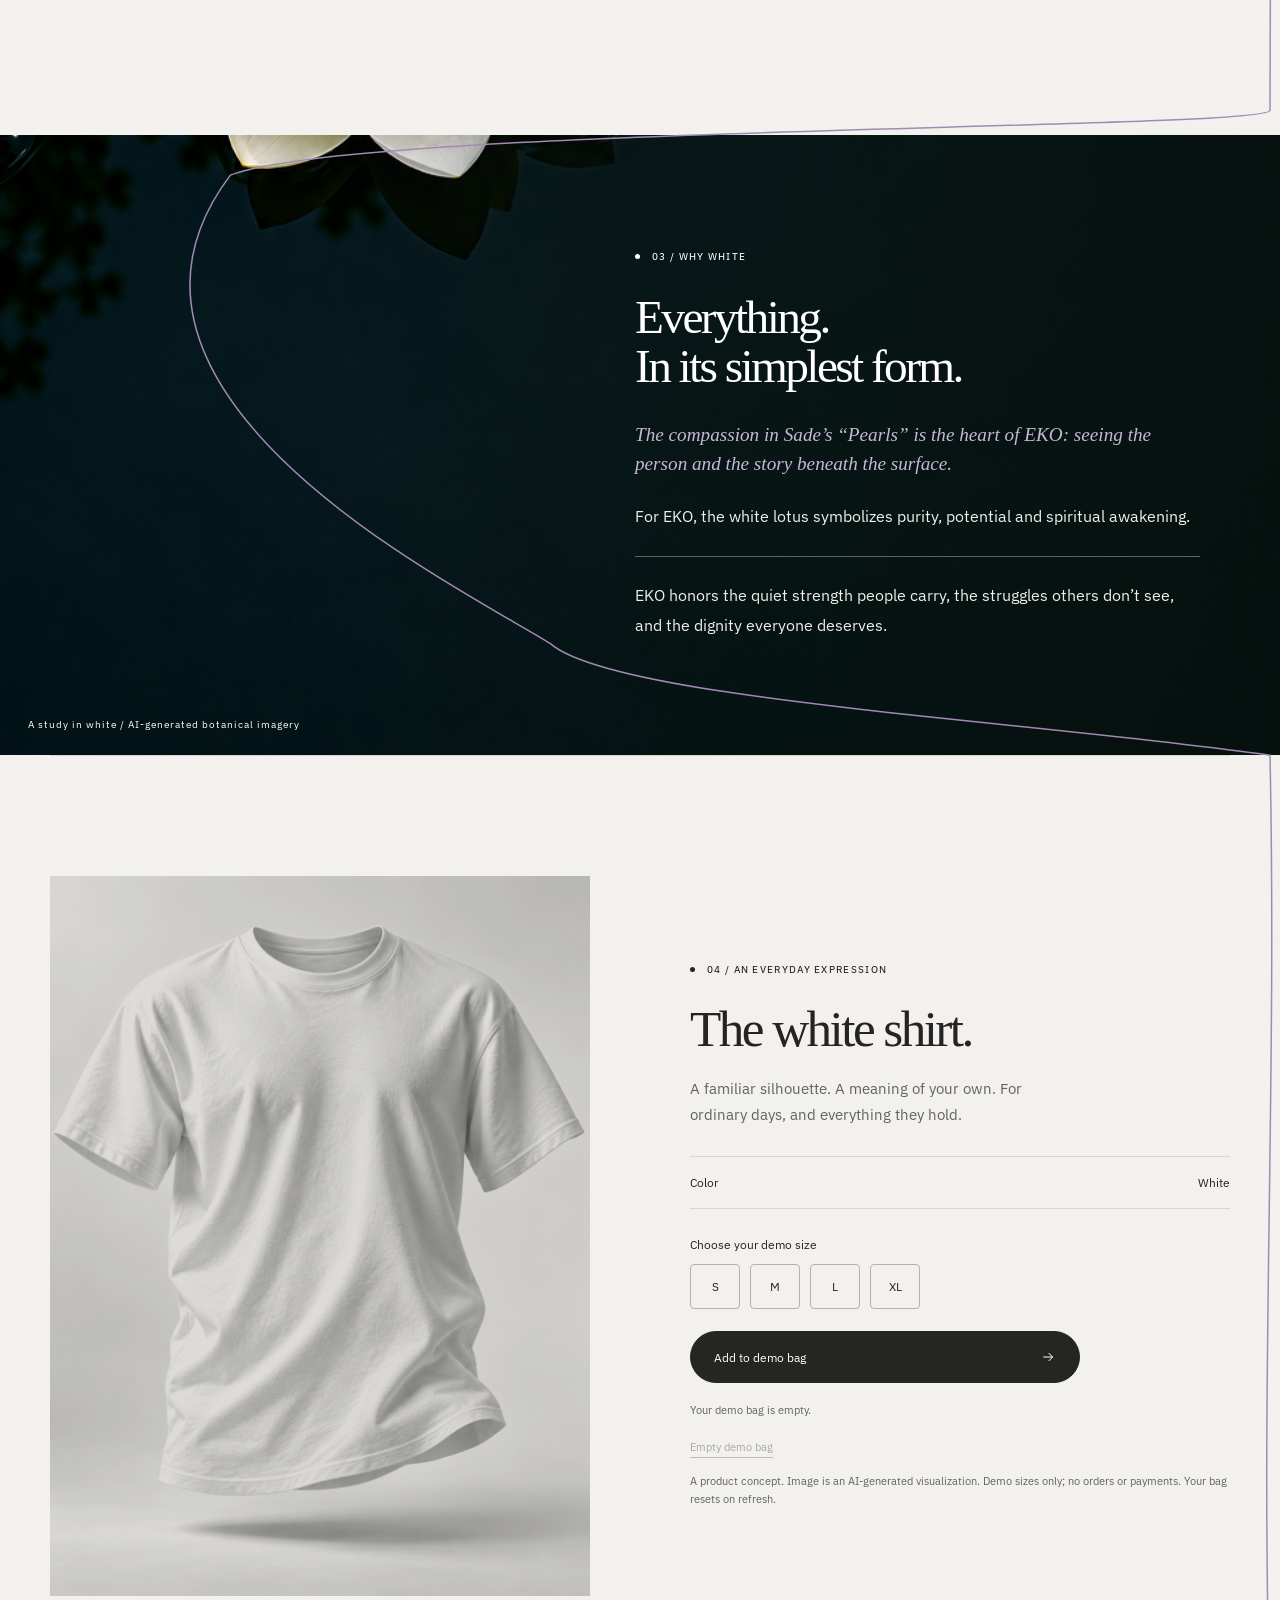
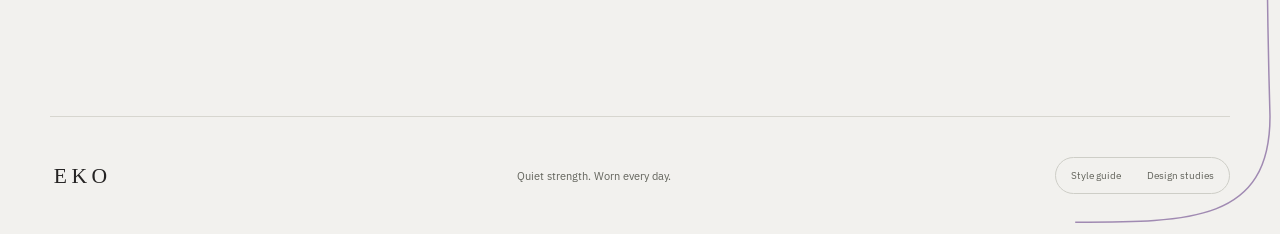
==== commit 7866bde0: "Add the Pearls-inspired story in purple editorial type" ====
--- a/public/index.html
+++ b/public/index.html
@@ -197,16 +197,17 @@
             <h2 id="meaning-title" class="lotus-title">
               Everything.<br />In its simplest form.
             </h2>
-            <p>
-              EKO honors the quiet strength people carry, the struggles others
-              don’t see, and the dignity everyone deserves.
+            <p class="eko-story-line">
+              The compassion in Sade’s “Pearls” is the heart of EKO: seeing the
+              person and the story beneath the surface.
             </p>
             <p>
               For EKO, the white lotus symbolizes purity, potential and
               spiritual awakening.
             </p>
             <p class="aside">
-              A simple shirt that stands for the strength you carry.
+              EKO honors the quiet strength people carry, the struggles others
+              don’t see, and the dignity everyone deserves.
             </p>
           </div>
         </div>
--- a/public/eko-editorial.css
+++ b/public/eko-editorial.css
@@ -700,3 +700,19 @@
   text-decoration: underline;
   text-underline-offset: 3px;
 }
+
+.lotus-copy > p.eko-story-line,
+.eko-guide-section p.eko-story-line {
+  font-family: var(--font-display);
+  font-size: clamp(19px, 1.5vw, 22px);
+  font-style: italic;
+  line-height: 1.5;
+}
+
+.lotus-copy > p.eko-story-line {
+  color: var(--color-accent);
+}
+
+.eko-guide-section p.eko-story-line {
+  color: var(--color-display-accent);
+}
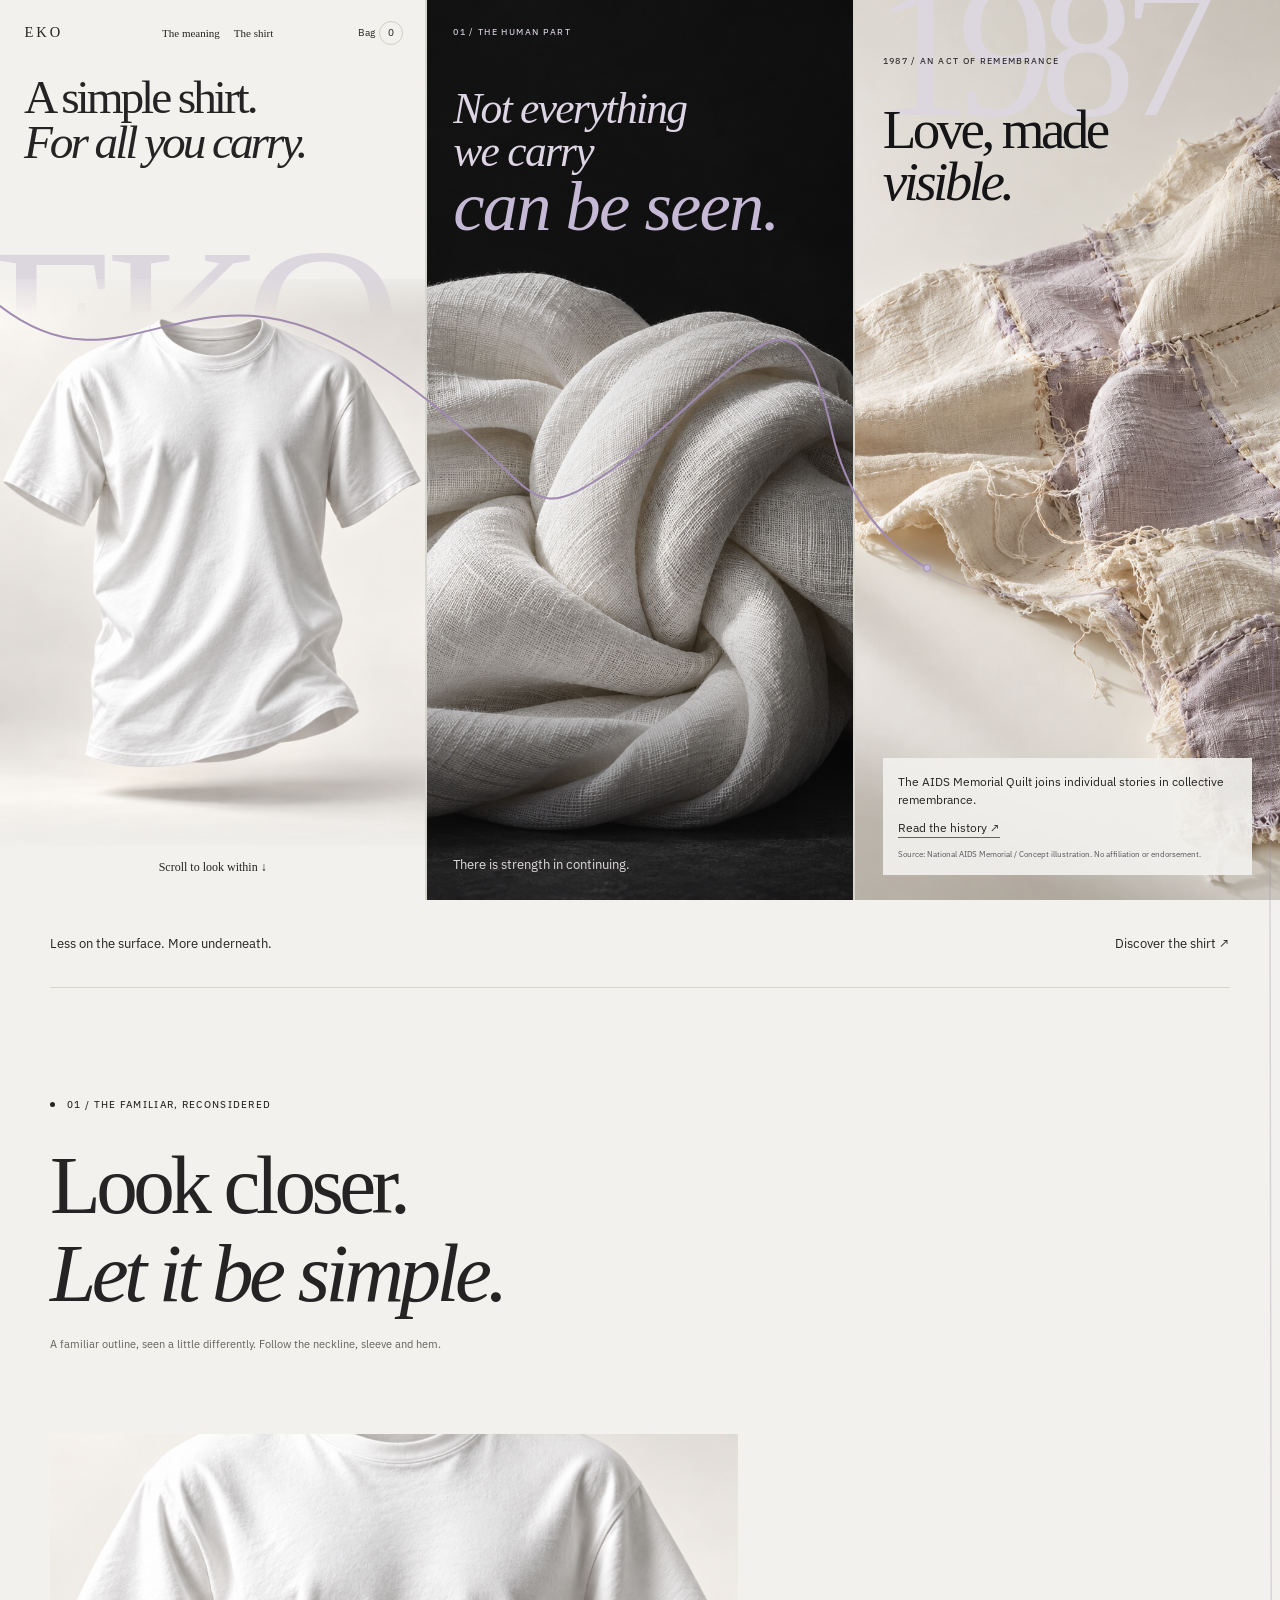
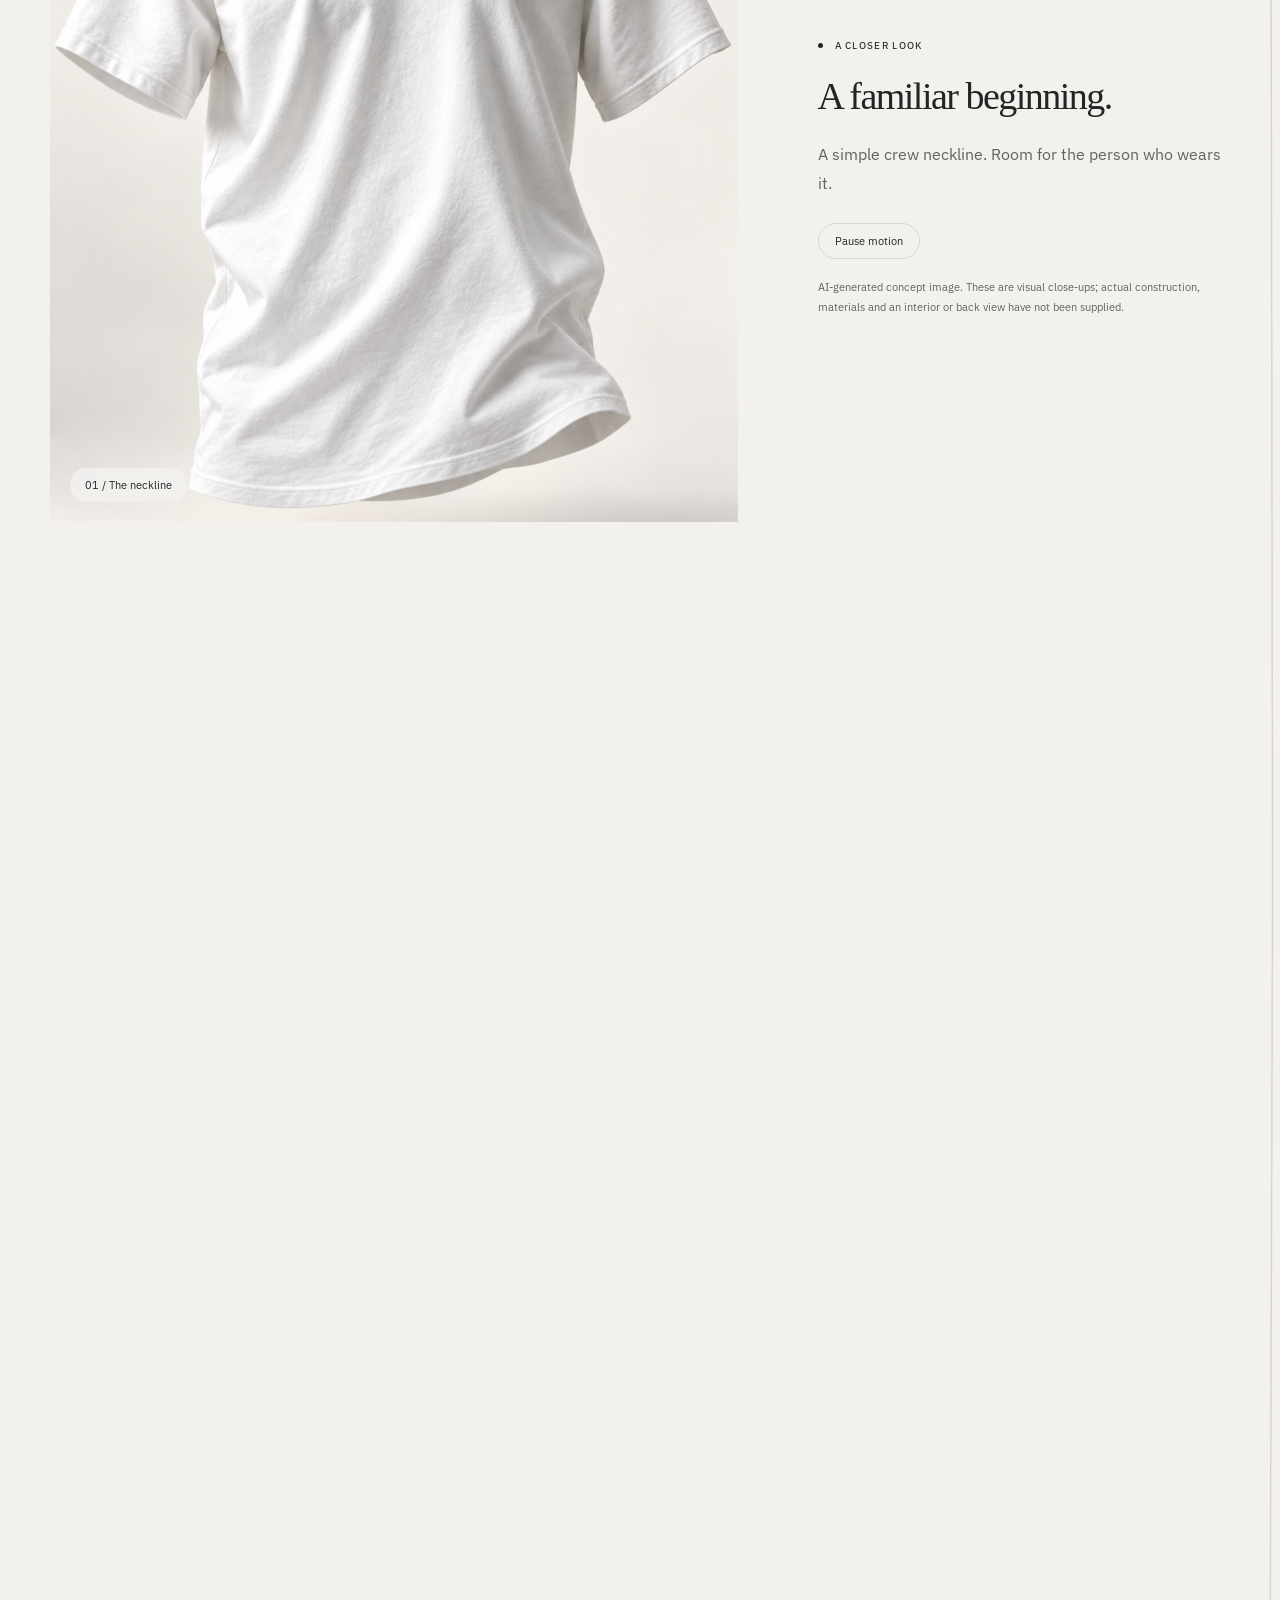
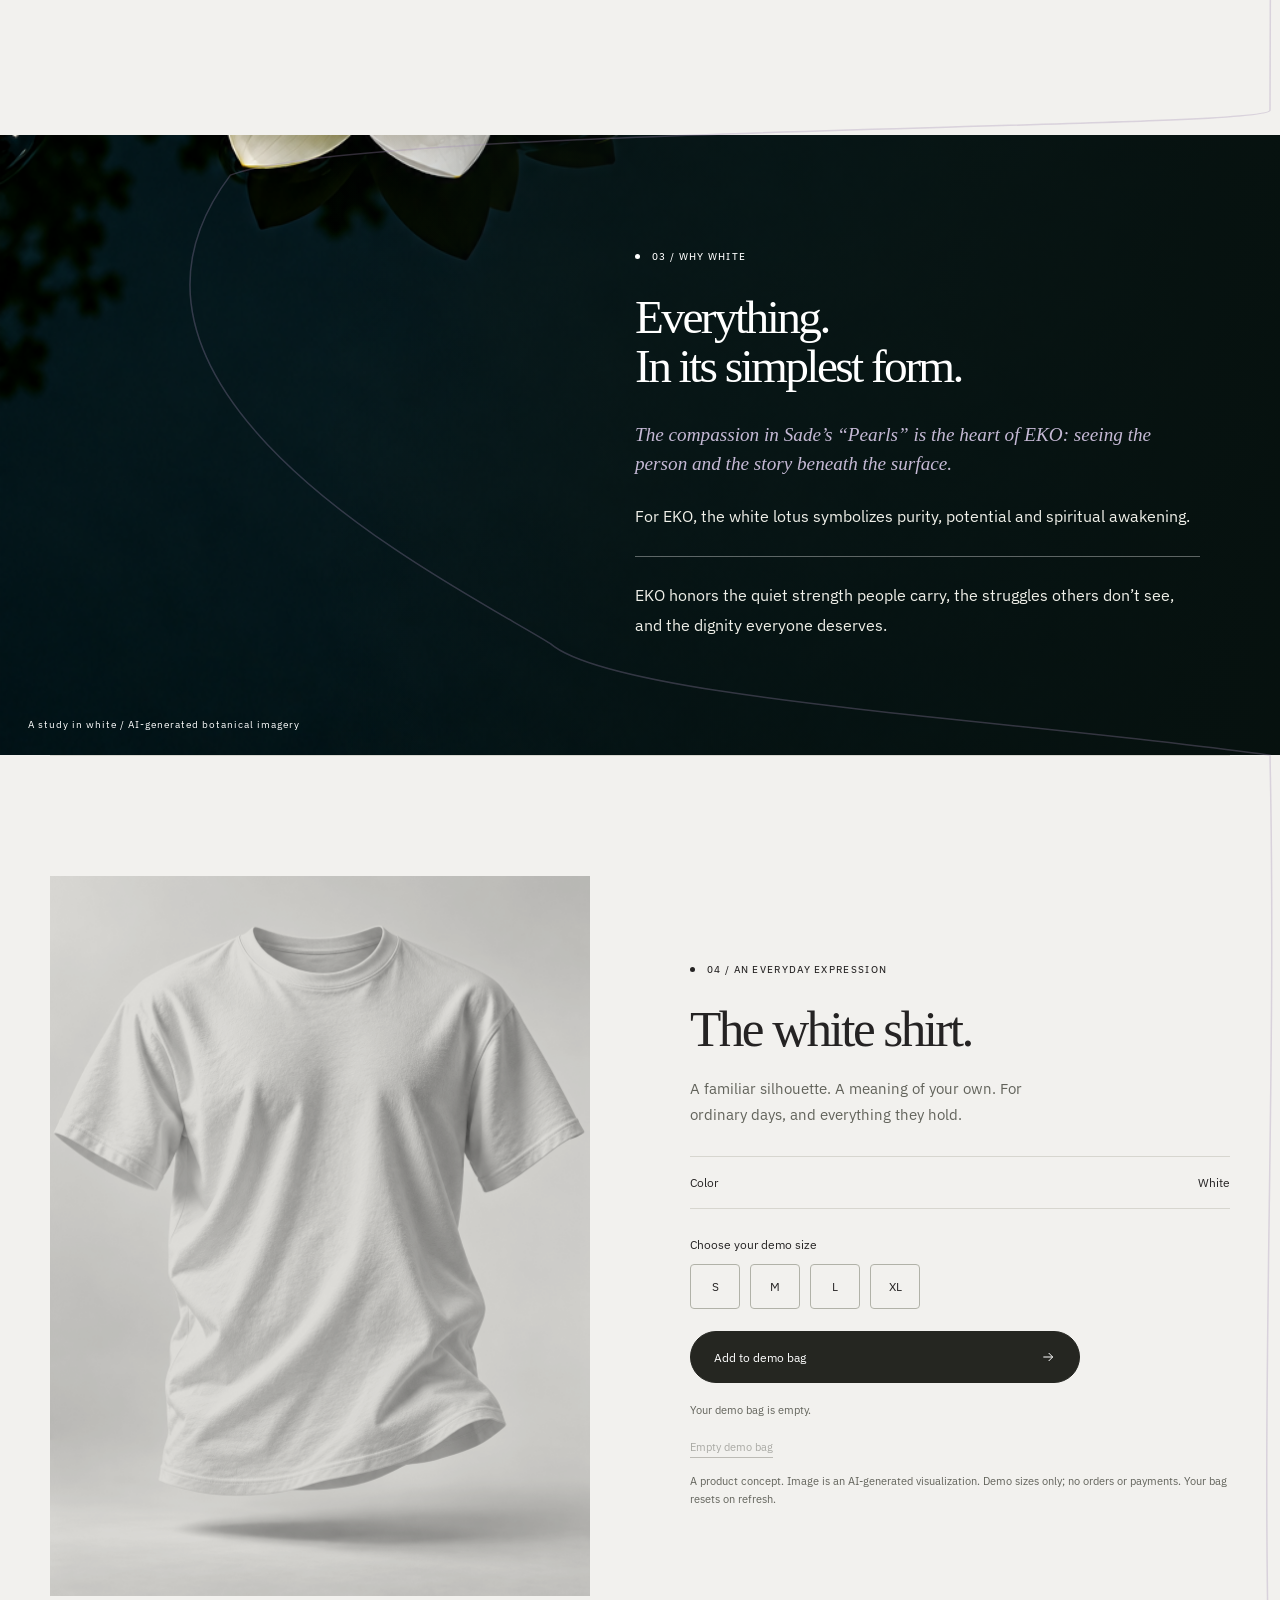
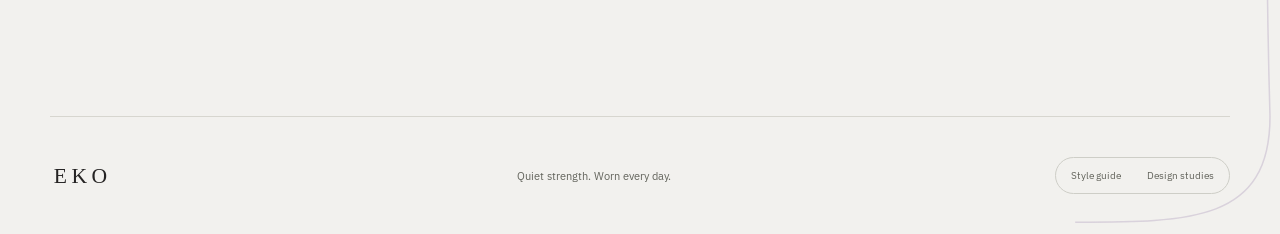
==== commit 9376282c: "Animate the purple thread with scroll-following progress" ====
--- a/public/index.html
+++ b/public/index.html
@@ -30,11 +30,14 @@
 
     <svg
       class="journey-thread"
+      data-thread-mode="static"
       aria-hidden="true"
       focusable="false"
       preserveAspectRatio="none"
     >
-      <path />
+      <path class="thread-base" />
+      <path class="thread-trace" />
+      <circle class="thread-tip" r="3.5" />
     </svg>
     <main id="main">
       <div class="reference-panels">
--- a/public/eko-editorial.css
+++ b/public/eko-editorial.css
@@ -716,3 +716,28 @@
 .eko-guide-section p.eko-story-line {
   color: var(--color-display-accent);
 }
+
+.journey-thread .thread-base {
+  opacity: 0.3;
+}
+
+.journey-thread .thread-trace {
+  stroke-width: 2;
+  stroke-linecap: round;
+}
+
+.journey-thread .thread-tip {
+  fill: var(--color-accent);
+  stroke: var(--color-thread);
+  stroke-width: 1;
+  filter: drop-shadow(0 0 4px var(--color-accent));
+}
+
+.journey-thread[data-thread-mode="static"] .thread-base {
+  opacity: 1;
+}
+
+.journey-thread[data-thread-mode="static"] .thread-trace,
+.journey-thread[data-thread-mode="static"] .thread-tip {
+  display: none;
+}
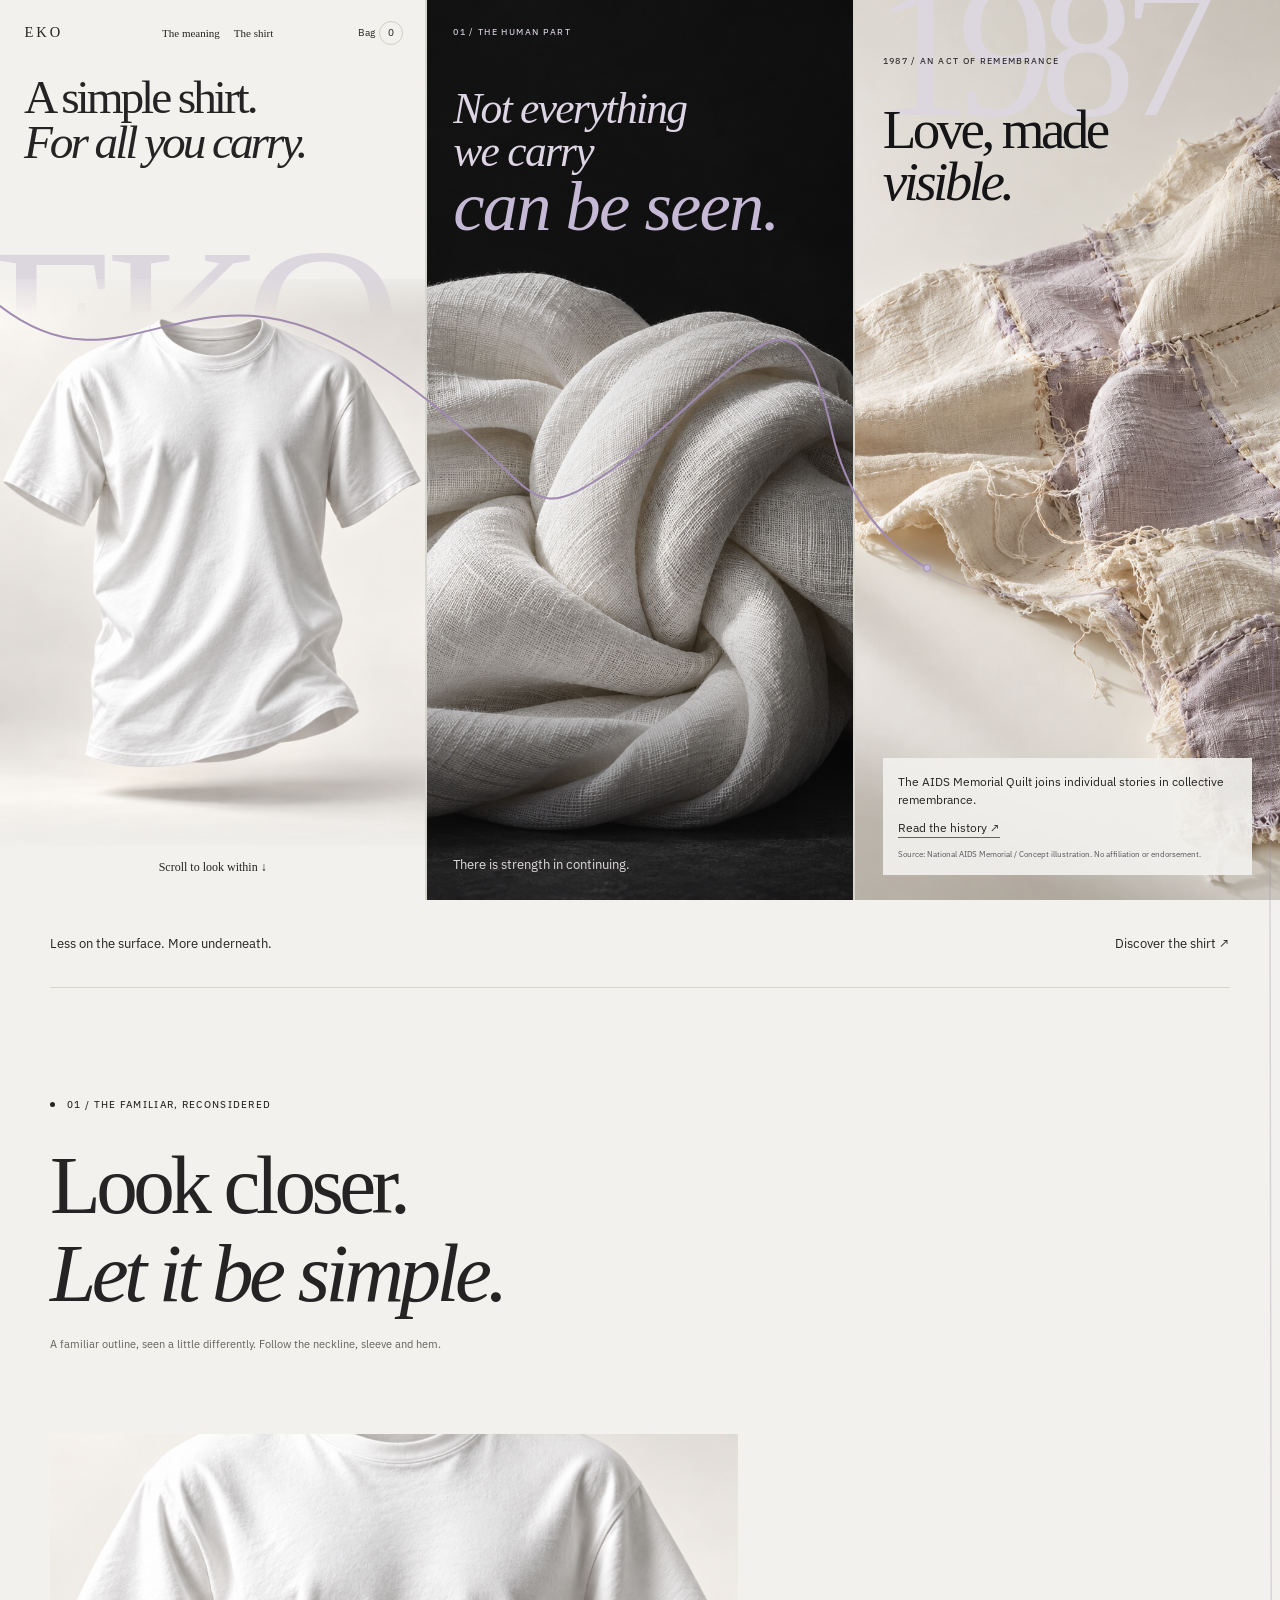
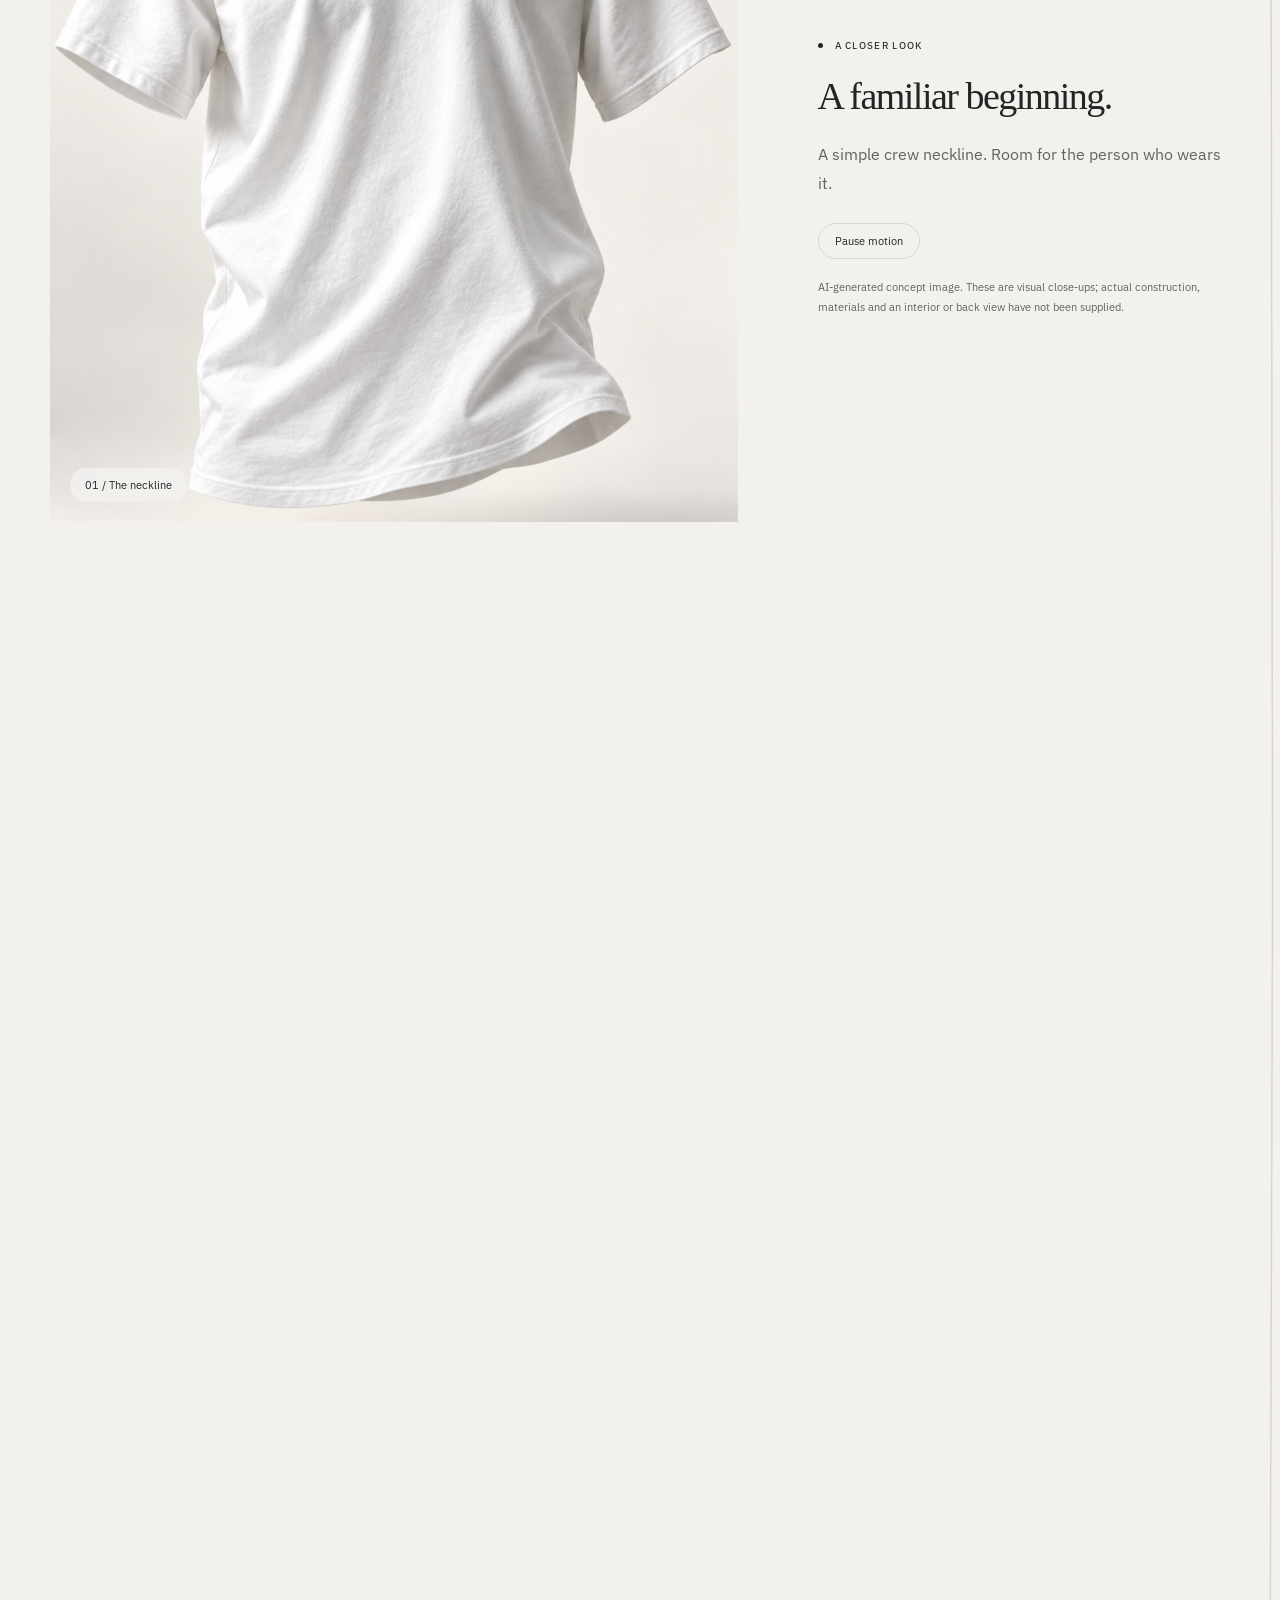
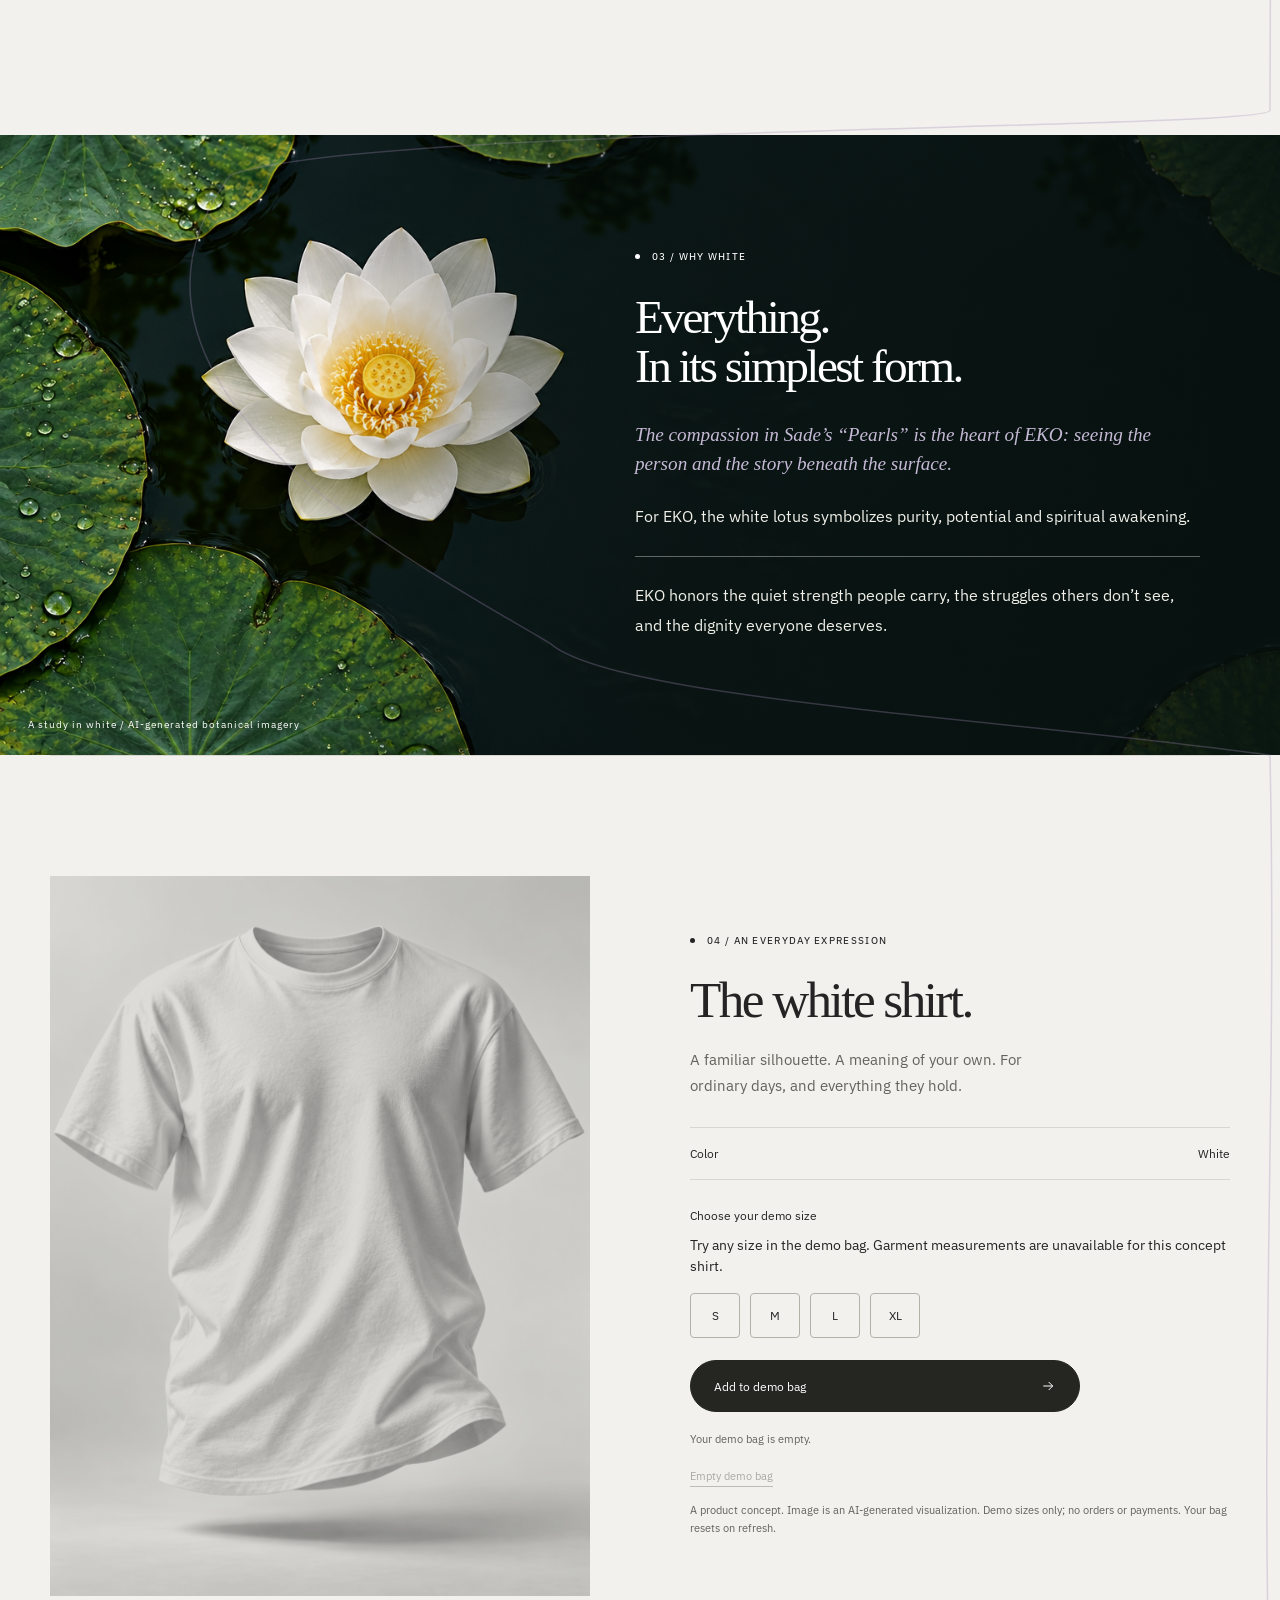
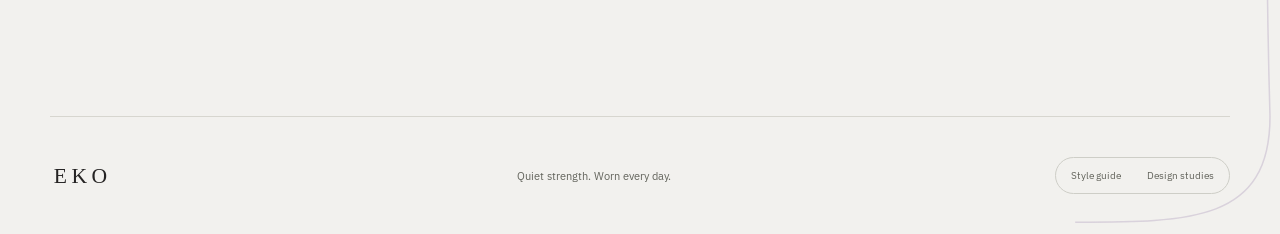
==== commit 4ce6b4a5: "Restore mobile storefront navigation and explain demo sizes (#3)" ====
--- a/public/index.html
+++ b/public/index.html
@@ -237,8 +237,12 @@
           </p>
           <div class="product-line"><span>Color</span><span>White</span></div>
           <form id="product-form" novalidate>
-            <fieldset aria-describedby="size-error">
+            <fieldset aria-describedby="size-help">
               <legend>Choose your demo size</legend>
+              <p id="size-help">
+                Try any size in the demo bag. Garment measurements are
+                unavailable for this concept shirt.
+              </p>
               <div class="sizes">
                 <label class="size"
                   ><input type="radio" name="size" value="S" /><span
--- a/public/eko-editorial.css
+++ b/public/eko-editorial.css
@@ -53,6 +53,32 @@
   gap: 4px;
 }
 
+#size-help {
+  font-size: 0.875rem;
+  line-height: 1.5;
+  margin: 0 0 1rem;
+}
+
+@media (width <= 600px) {
+  .eko-final .reference-hero .topbar {
+    flex-wrap: wrap;
+    height: auto;
+    min-height: 65px;
+  }
+
+  .reference-hero .nav a,
+  .reference-hero .bag-link {
+    display: inline-flex;
+    align-items: center;
+    min-height: 44px;
+    font-size: 0.8125rem;
+  }
+
+  .reference-hero .nav a:first-child {
+    display: inline-flex;
+  }
+}
+
 .reference-hero-copy {
   position: relative;
   z-index: 3;
